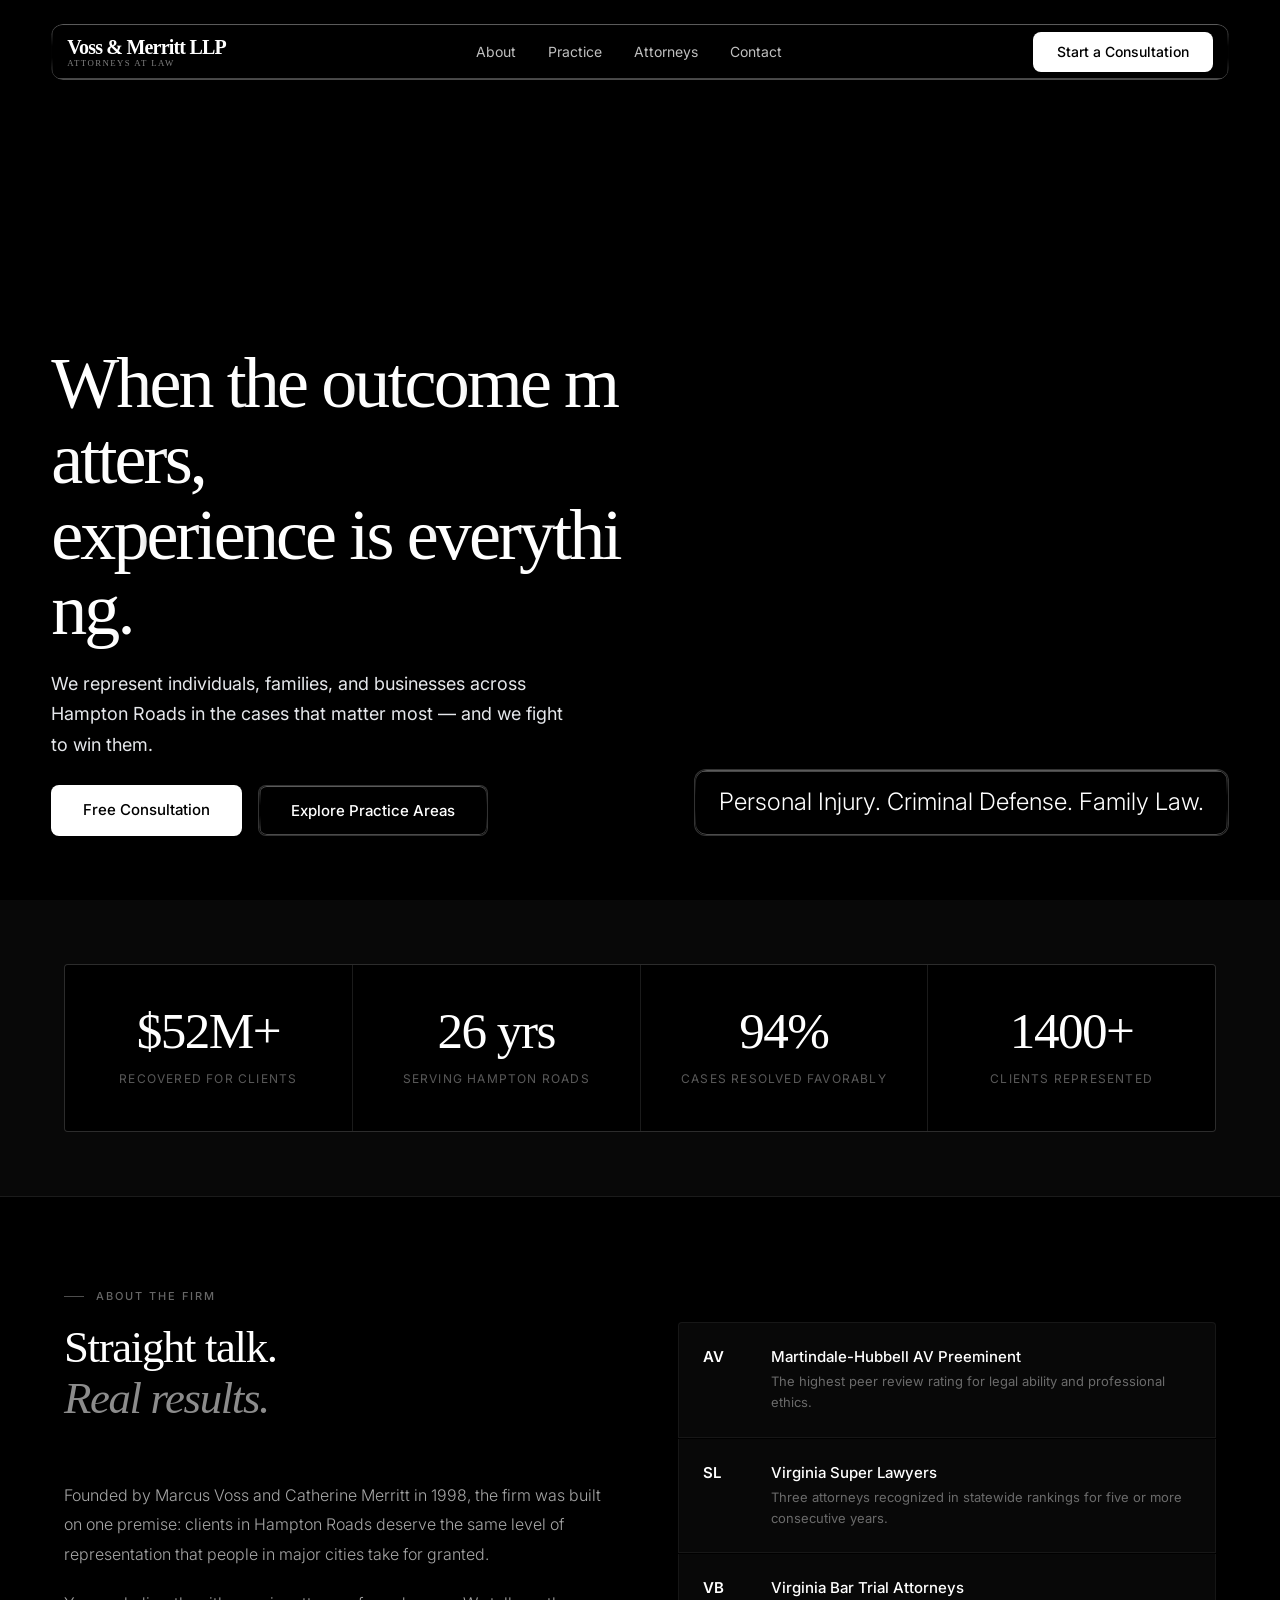
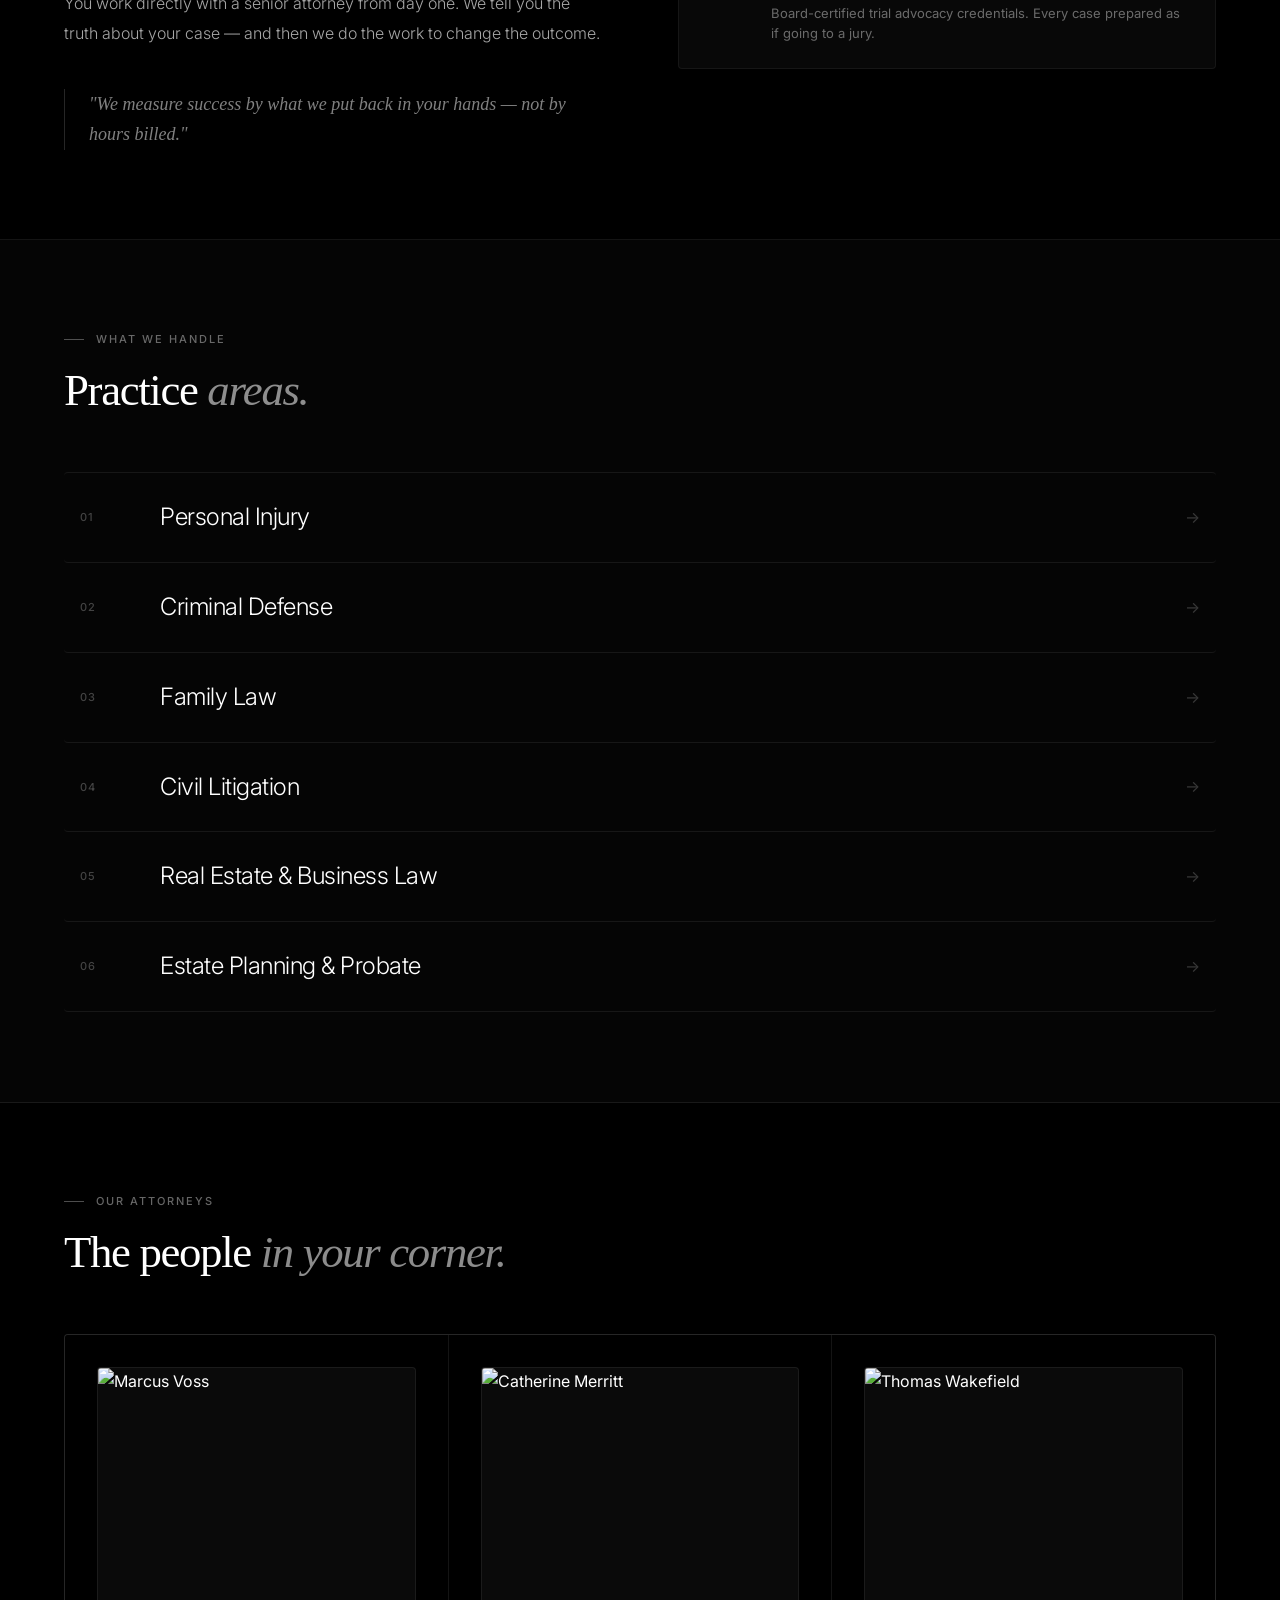
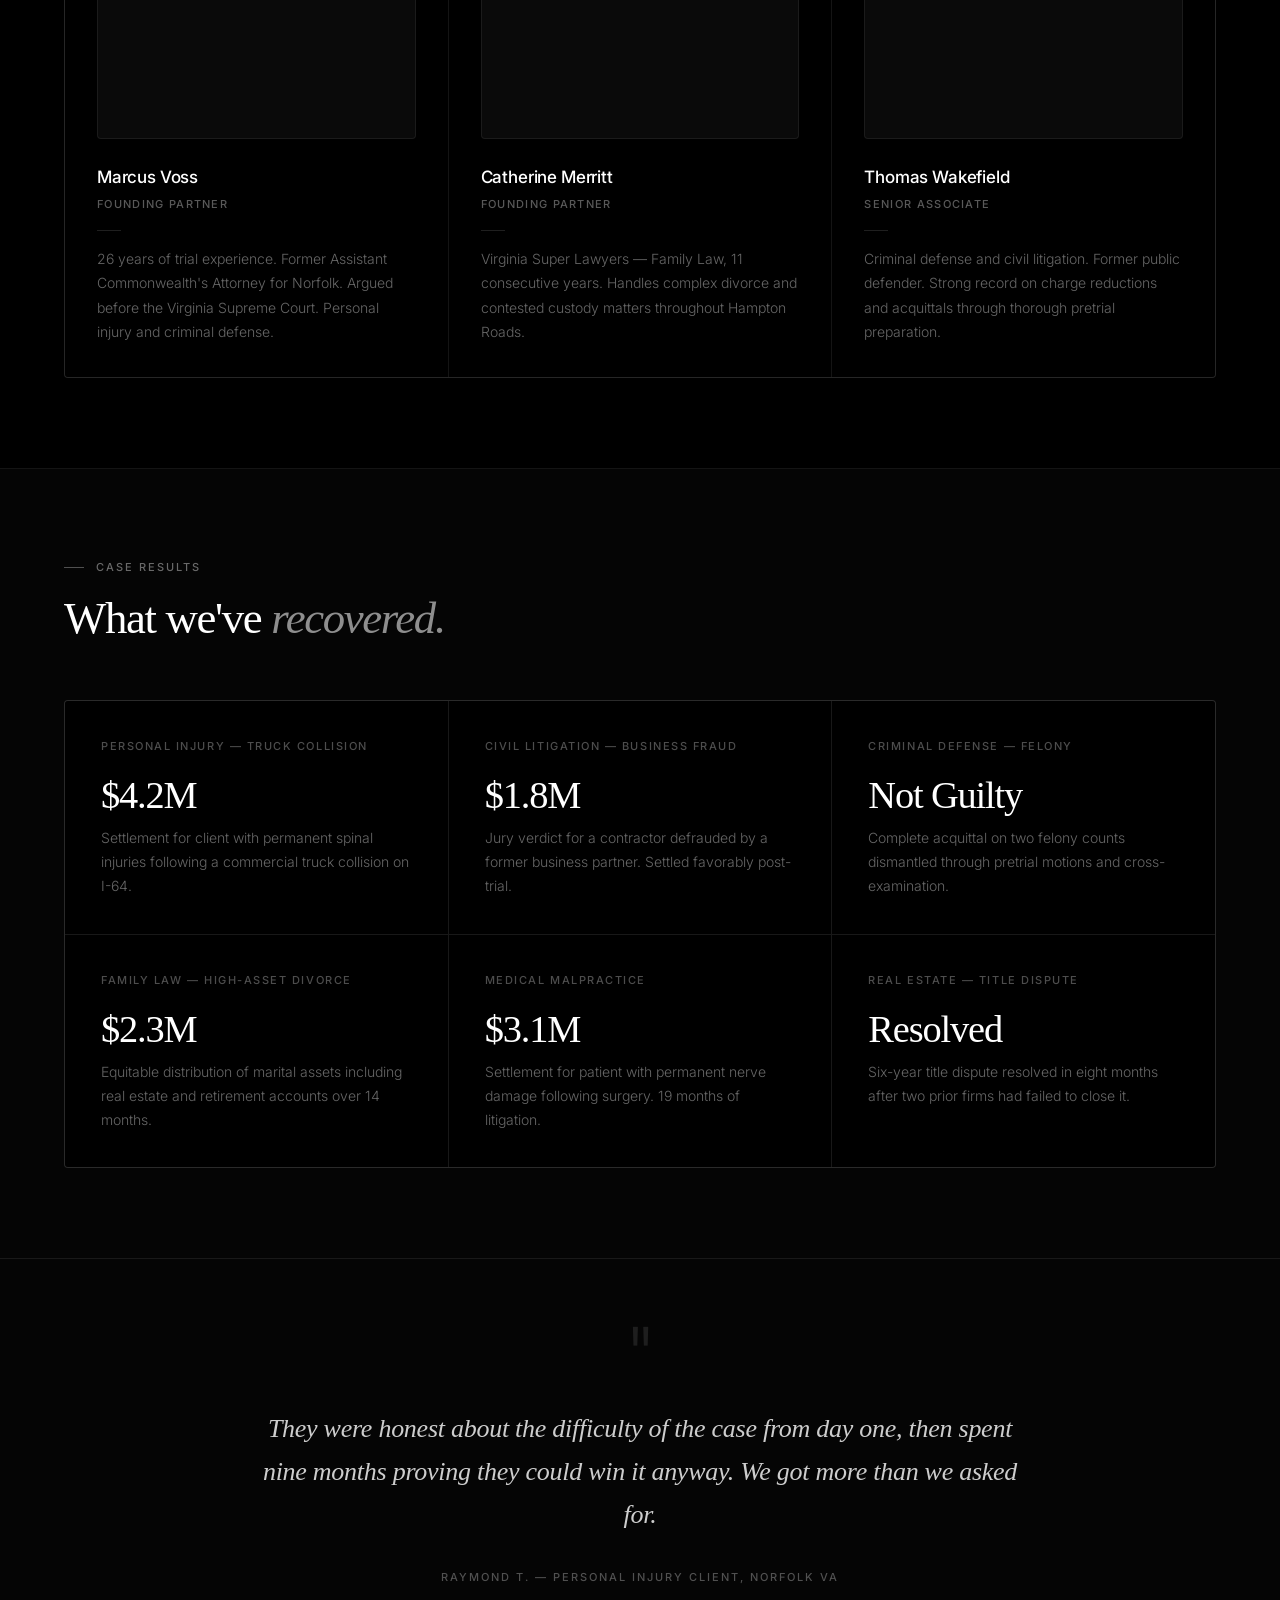
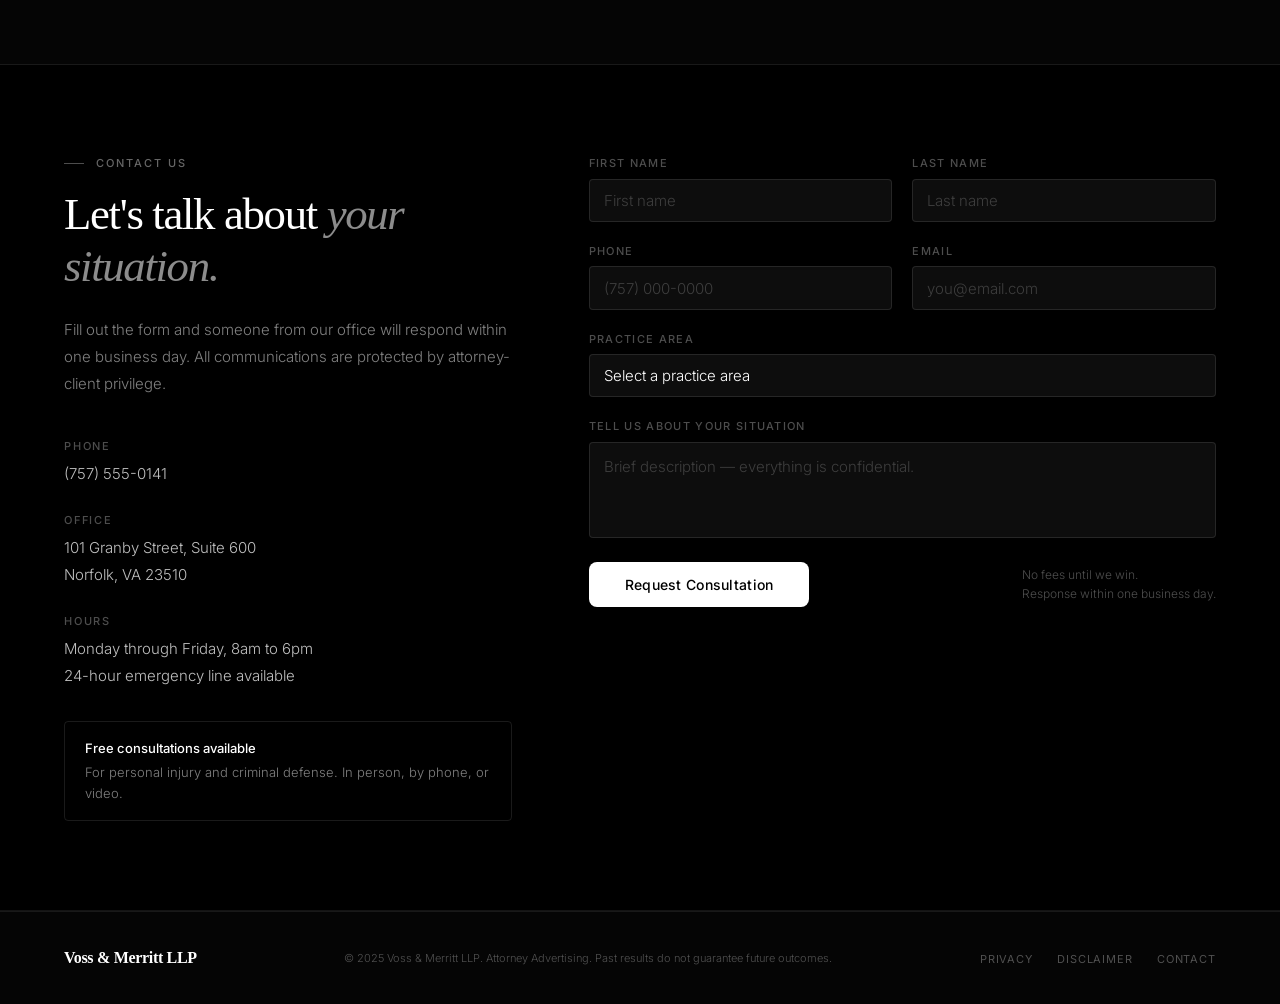
==== index.html @ d1d5dd67 "Initial commit: Voss & Merritt law firm landing page" ====
<!DOCTYPE html>
<html lang="en">
<head>
<meta charset="UTF-8">
<meta name="viewport" content="width=device-width, initial-scale=1.0">
<title>Voss & Merritt LLP | Personal Injury & Trial Attorneys | Norfolk, Virginia</title>
<meta name="description" content="Voss & Merritt LLP is a Hampton Roads law firm representing clients in personal injury, criminal defense, family law, and civil litigation. Free consultations. Norfolk, VA.">
<meta property="og:title" content="Voss & Merritt LLP | Trial Attorneys | Norfolk VA">
<meta property="og:description" content="Hampton Roads attorneys with 26 years of experience. Free consultations available.">
<meta property="og:type" content="website">
<link rel="canonical" href="https://vossmerritt.com/">
<link rel="preconnect" href="https://fonts.googleapis.com">
<link rel="preconnect" href="https://fonts.gstatic.com" crossorigin>
<link href="https://fonts.googleapis.com/css2?family=Inter:wght@300;400;500&display=swap" rel="stylesheet">


<script type="application/ld+json">
{
  "@context": "https://schema.org",
  "@type": "LegalService",
  "name": "Voss & Merritt LLP",
  "description": "Hampton Roads trial attorneys serving Norfolk, Virginia Beach, and Chesapeake since 1998.",
  "url": "https://vossmerritt.com",
  "telephone": "+17575550141",
  "address": {
    "@type": "PostalAddress",
    "streetAddress": "101 Granby Street, Suite 600",
    "addressLocality": "Norfolk",
    "addressRegion": "VA",
    "postalCode": "23510",
    "addressCountry": "US"
  },
  "areaServed": ["Norfolk", "Virginia Beach", "Chesapeake", "Hampton Roads"],
  "priceRange": "Free consultation"
}
</script>

<style>
*, *::before, *::after { margin: 0; padding: 0; box-sizing: border-box; }

html { scroll-behavior: smooth; font-size: 16px; }

body {
  background: #000;
  color: #fff;
  font-family: 'Inter', sans-serif;
  font-weight: 400;
  line-height: 1.7;
  -webkit-font-smoothing: antialiased;
  -moz-osx-font-smoothing: grayscale;
  overflow-x: hidden;
}

a { color: inherit; text-decoration: none; }

/* LIQUID GLASS */
.lg {
  background: rgba(0,0,0,0.4);
  background-blend-mode: luminosity;
  backdrop-filter: blur(4px);
  -webkit-backdrop-filter: blur(4px);
  border: none;
  box-shadow: inset 0 1px 1px rgba(255,255,255,0.1);
  position: relative;
  overflow: hidden;
}
.lg::before {
  content: '';
  position: absolute;
  inset: 0;
  border-radius: inherit;
  padding: 1.4px;
  background: linear-gradient(180deg,
    rgba(255,255,255,0.3) 0%,
    rgba(255,255,255,0.1) 20%,
    rgba(255,255,255,0) 40%,
    rgba(255,255,255,0) 60%,
    rgba(255,255,255,0.1) 80%,
    rgba(255,255,255,0.3) 100%);
  -webkit-mask: linear-gradient(#fff 0 0) content-box, linear-gradient(#fff 0 0);
  -webkit-mask-composite: xor;
  mask-composite: exclude;
  pointer-events: none;
}

/* HERO */
.hero {
  position: relative;
  height: 100svh;
  min-height: 600px;
  display: flex;
  flex-direction: column;
  padding: 0 clamp(1.5rem, 4vw, 4rem);
}

.hero-video {
  position: absolute;
  inset: 0;
  width: 100%; height: 100%;
  object-fit: cover;
  object-position: center;
  z-index: 0;
}

/* NAV */
.nav-wrap {
  position: relative;
  z-index: 10;
  padding-top: 1.5rem;
}

.navbar {
  border-radius: 12px;
  padding: 0.5rem 1rem;
  display: flex;
  align-items: center;
  justify-content: space-between;
}

.nav-logo {
  font-size: 1.25rem;
  font-weight: 600;
  letter-spacing: -0.04em;
  color: #fff;
  line-height: 1;
  font-family: 'Times New Roman', Times, serif;
}
.nav-logo small {
  display: block;
  font-size: 0.55rem;
  font-weight: 400;
  letter-spacing: 0.16em;
  text-transform: uppercase;
  color: rgba(255,255,255,0.5);
  margin-top: 2px;
}

.nav-links {
  display: flex;
  gap: 2rem;
  list-style: none;
}
.nav-links a {
  font-size: 0.875rem;
  font-weight: 400;
  color: rgba(255,255,255,0.75);
  transition: color 0.2s;
}
.nav-links a:hover { color: #d1d5db; }

.nav-cta {
  background: #fff;
  color: #000;
  font-size: 0.875rem;
  font-weight: 500;
  padding: 0.5rem 1.5rem;
  border-radius: 8px;
  transition: background 0.15s;
}
.nav-cta:hover { background: #f3f4f6; }

.hb {
  display: none;
  flex-direction: column;
  gap: 5px;
  background: none;
  border: none;
  cursor: pointer;
  padding: 4px;
}
.hb span { width: 22px; height: 1px; background: #fff; display: block; transition: transform 0.3s, opacity 0.3s; }

/* HERO CONTENT */
.hero::after {
  content: '';
  position: absolute;
  inset: 0;
  background: linear-gradient(
    to bottom,
    rgba(0,0,0,0.15) 0%,
    rgba(0,0,0,0.1) 40%,
    rgba(0,0,0,0.65) 75%,
    rgba(0,0,0,0.82) 100%
  );
  z-index: 1;
  pointer-events: none;
}

.hero-body {
  position: relative;
  z-index: 10;
  flex: 1;
  display: flex;
  flex-direction: column;
  justify-content: flex-end;
  padding-bottom: clamp(3rem, 5vw, 4rem);
}

.hero-grid {
  display: grid;
  grid-template-columns: 1fr 1fr;
  align-items: flex-end;
  gap: 2rem;
}

.hero-h1 {
  font-size: clamp(2.5rem, 6vw, 4.5rem);
  font-weight: 400;
  line-height: 1.05;
  letter-spacing: -0.04em;
  margin-bottom: 1.25rem;
  color: #fff;
  font-family: 'Times New Roman', Times, serif;
  text-shadow: 0 2px 12px rgba(0,0,0,0.5);
}

.hero-h1 .char {
  display: inline-block;
  opacity: 0;
  transform: translateX(-18px);
  transition: opacity 500ms, transform 500ms;
}
.hero-h1 .char.visible {
  opacity: 1;
  transform: translateX(0);
}

.hero-sub {
  font-size: clamp(0.9375rem, 1.5vw, 1.125rem);
  color: #e5e7eb;
  margin-bottom: 1.5rem;
  max-width: 520px;
  opacity: 0;
  transition: opacity 1000ms;
  text-shadow: 0 1px 8px rgba(0,0,0,0.6);
}
.hero-sub.visible { opacity: 1; }

.hero-btns {
  display: flex;
  gap: 1rem;
  flex-wrap: wrap;
  opacity: 0;
  transition: opacity 1000ms;
}
.hero-btns.visible { opacity: 1; }

.hbtn-primary {
  background: #fff;
  color: #000;
  font-size: 0.9375rem;
  font-weight: 500;
  padding: 0.75rem 2rem;
  border-radius: 8px;
  transition: background 0.15s;
  display: inline-block;
}
.hbtn-primary:hover { background: #f3f4f6; }

.hbtn-glass {
  border: 1px solid rgba(255,255,255,0.2);
  color: #fff;
  font-size: 0.9375rem;
  font-weight: 500;
  padding: 0.75rem 2rem;
  border-radius: 8px;
  transition: background 0.15s, color 0.15s;
  display: inline-block;
}
.hbtn-glass:hover { background: #fff; color: #000; }

.hero-tag {
  display: flex;
  align-items: flex-end;
  justify-content: flex-end;
}
.hero-tag-inner {
  border: 1px solid rgba(255,255,255,0.2);
  border-radius: 12px;
  padding: 0.75rem 1.5rem;
  font-size: clamp(1rem, 2vw, 1.5rem);
  font-weight: 300;
  color: #fff;
  opacity: 0;
  transition: opacity 1000ms;
}
.hero-tag-inner.visible { opacity: 1; }

/* SECTIONS */
.section {
  padding: clamp(4rem, 7vw, 7rem) clamp(1.5rem, 5vw, 5rem);
  border-bottom: 1px solid rgba(255,255,255,0.08);
}

.section-label {
  font-size: 0.6875rem;
  font-weight: 500;
  letter-spacing: 0.18em;
  text-transform: uppercase;
  color: rgba(255,255,255,0.4);
  margin-bottom: 1rem;
  display: flex;
  align-items: center;
  gap: 0.75rem;
}
.section-label::before { content: ''; width: 20px; height: 1px; background: rgba(255,255,255,0.3); }

.section-h2 {
  font-size: clamp(1.75rem, 3.5vw, 3rem);
  font-weight: 300;
  line-height: 1.15;
  letter-spacing: -0.03em;
  color: #fff;
  margin-bottom: 3.5rem;
  font-family: 'Times New Roman', Times, serif;
}
.section-h2 em { font-style: italic; color: rgba(255,255,255,0.55); }

/* STATS */
.stats-section {
  background: rgba(255,255,255,0.03);
  border-bottom: 1px solid rgba(255,255,255,0.08);
  padding: clamp(3rem, 5vw, 5rem) clamp(1.5rem, 5vw, 5rem);
}
.stats-grid {
  display: grid;
  grid-template-columns: repeat(4, 1fr);
  gap: 1px;
  background: rgba(255,255,255,0.08);
  border: 1px solid rgba(255,255,255,0.08);
  border-radius: 4px;
  overflow: hidden;
}
.stat-item {
  background: #000;
  padding: 2.5rem 2rem;
  text-align: center;
  transition: background 0.2s;
}
.stat-item:hover { background: rgba(255,255,255,0.04); }
.stat-n {
  font-size: clamp(2rem, 4vw, 3.25rem);
  font-weight: 300;
  letter-spacing: -0.03em;
  color: #fff;
  display: block;
  line-height: 1;
  margin-bottom: 0.5rem;
  font-family: 'Times New Roman', Times, serif;
}
.stat-l {
  font-size: 0.75rem;
  font-weight: 400;
  letter-spacing: 0.1em;
  text-transform: uppercase;
  color: rgba(255,255,255,0.35);
}

/* ABOUT */
.about-grid {
  display: grid;
  grid-template-columns: 1fr 1fr;
  gap: clamp(3rem, 6vw, 8rem);
  align-items: start;
}
.about-body {
  font-size: 1rem;
  font-weight: 300;
  line-height: 1.85;
  color: rgba(255,255,255,0.65);
  margin-bottom: 1.25rem;
}
.about-pull {
  font-size: 1.125rem;
  font-style: italic;
  font-weight: 300;
  color: rgba(255,255,255,0.5);
  border-left: 1px solid rgba(255,255,255,0.15);
  padding-left: 1.5rem;
  margin-top: 2.5rem;
  line-height: 1.7;
  font-family: 'Times New Roman', Times, serif;
}
.cred-list { display: flex; flex-direction: column; gap: 1px; }
.cred-item {
  display: flex;
  gap: 1.25rem;
  align-items: flex-start;
  padding: 1.5rem;
  background: rgba(255,255,255,0.03);
  border: 1px solid rgba(255,255,255,0.06);
  transition: background 0.15s;
}
.cred-item:first-child { border-radius: 4px 4px 0 0; }
.cred-item:last-child  { border-radius: 0 0 4px 4px; }
.cred-item + .cred-item { border-top: none; }
.cred-item:hover { background: rgba(255,255,255,0.06); }
.cred-tag {
  font-size: 0.9375rem;
  font-weight: 600;
  color: #fff;
  min-width: 48px;
  flex-shrink: 0;
  line-height: 1.3;
}
.cred-item h3 {
  font-size: 0.9375rem;
  font-weight: 500;
  color: #fff;
  margin-bottom: 0.25rem;
  line-height: 1.35;
}
.cred-item p {
  font-size: 0.8125rem;
  color: rgba(255,255,255,0.4);
  line-height: 1.6;
}

/* PRACTICE */
.pa-list { display: flex; flex-direction: column; }
.pa-row {
  display: grid;
  grid-template-columns: 3rem 1fr auto;
  align-items: center;
  gap: 2rem;
  padding: 1.5rem 1rem;
  border-bottom: 1px solid rgba(255,255,255,0.07);
  border-radius: 4px;
  cursor: default;
  transition: background 0.15s, padding-left 0.2s cubic-bezier(0.22,1,0.36,1);
}
.pa-row:first-child { border-top: 1px solid rgba(255,255,255,0.07); }
.pa-row:hover { background: rgba(255,255,255,0.04); padding-left: 1.5rem; }
.pa-num {
  font-size: 0.6875rem;
  font-weight: 500;
  letter-spacing: 0.12em;
  color: rgba(255,255,255,0.25);
}
.pa-name {
  font-size: clamp(1.0625rem, 2vw, 1.5rem);
  font-weight: 300;
  letter-spacing: -0.02em;
  color: #fff;
}
.pa-arr {
  color: rgba(255,255,255,0.2);
  font-size: 1rem;
  transition: color 0.15s, transform 0.2s cubic-bezier(0.22,1,0.36,1);
}
.pa-row:hover .pa-arr { color: rgba(255,255,255,0.7); transform: translateX(4px); }

/* TEAM */
.team-grid {
  display: grid;
  grid-template-columns: repeat(3, 1fr);
  gap: 1px;
  background: rgba(255,255,255,0.08);
  border: 1px solid rgba(255,255,255,0.08);
  border-radius: 4px;
  overflow: hidden;
}
.tc {
  background: #000;
  padding: 2rem;
  transition: background 0.15s;
}
.tc:hover { background: rgba(255,255,255,0.04); }
.tc-photo {
  aspect-ratio: 3/3.5;
  background: rgba(255,255,255,0.04);
  border: 1px solid rgba(255,255,255,0.07);
  border-radius: 4px;
  display: flex;
  align-items: center;
  justify-content: center;
  margin-bottom: 1.5rem;
  overflow: hidden;
}
.tc-photo img {
  width: 100%;
  height: 100%;
  object-fit: cover;
  object-position: center 20%;
  display: block;
}
.tc-name {
  font-size: 1.0625rem;
  font-weight: 500;
  color: #fff;
  letter-spacing: -0.01em;
  margin-bottom: 0.2rem;
}
.tc-role {
  font-size: 0.6875rem;
  font-weight: 500;
  letter-spacing: 0.12em;
  text-transform: uppercase;
  color: rgba(255,255,255,0.35);
  margin-bottom: 1rem;
}
.tc-rule {
  width: 24px; height: 1px;
  background: rgba(255,255,255,0.12);
  margin-bottom: 1rem;
  transition: width 0.35s cubic-bezier(0.22,1,0.36,1), background 0.35s;
}
.tc:hover .tc-rule { width: 100%; background: rgba(255,255,255,0.3); }
.tc-bio {
  font-size: 0.875rem;
  font-weight: 300;
  line-height: 1.75;
  color: rgba(255,255,255,0.4);
}

/* RESULTS */
.results-grid {
  display: grid;
  grid-template-columns: repeat(3, 1fr);
  gap: 1px;
  background: rgba(255,255,255,0.08);
  border: 1px solid rgba(255,255,255,0.08);
  border-radius: 4px;
  overflow: hidden;
}
.res-card {
  background: #000;
  padding: 2.25rem;
  transition: background 0.15s;
}
.res-card:hover { background: rgba(255,255,255,0.04); }
.res-tag {
  font-size: 0.6875rem;
  font-weight: 500;
  letter-spacing: 0.14em;
  text-transform: uppercase;
  color: rgba(255,255,255,0.3);
  margin-bottom: 1.25rem;
  display: block;
}
.res-amount {
  font-size: clamp(1.625rem, 3vw, 2.5rem);
  font-weight: 300;
  letter-spacing: -0.03em;
  color: #fff;
  line-height: 1;
  margin-bottom: 0.75rem;
  font-family: 'Times New Roman', Times, serif;
}
.res-desc {
  font-size: 0.875rem;
  font-weight: 300;
  line-height: 1.7;
  color: rgba(255,255,255,0.4);
}

/* TESTIMONIAL */
.testi-section {
  padding: clamp(4rem, 6vw, 6rem) clamp(1.5rem, 5vw, 5rem);
  border-bottom: 1px solid rgba(255,255,255,0.08);
  background: rgba(255,255,255,0.02);
}
.testi-inner { max-width: 760px; margin: 0 auto; text-align: center; }
.testi-mark {
  font-size: 5rem;
  font-weight: 300;
  line-height: 0.5;
  color: rgba(255,255,255,0.1);
  display: block;
  margin-bottom: 2rem;
}
.testi-q {
  font-size: clamp(1.125rem, 2.5vw, 1.625rem);
  font-weight: 300;
  font-style: italic;
  line-height: 1.65;
  color: rgba(255,255,255,0.8);
  margin-bottom: 2rem;
  letter-spacing: -0.01em;
  font-family: 'Times New Roman', Times, serif;
}
.testi-attr {
  font-size: 0.6875rem;
  font-weight: 500;
  letter-spacing: 0.18em;
  text-transform: uppercase;
  color: rgba(255,255,255,0.3);
}

/* CONTACT */
.contact-section {
  padding: clamp(4rem, 7vw, 7rem) clamp(1.5rem, 5vw, 5rem);
  border-bottom: 1px solid rgba(255,255,255,0.08);
}
.contact-grid {
  display: grid;
  grid-template-columns: 1fr 1.4fr;
  gap: clamp(3rem, 6vw, 8rem);
  align-items: start;
}
.contact-p {
  font-size: 0.9375rem;
  font-weight: 300;
  line-height: 1.8;
  color: rgba(255,255,255,0.5);
  margin-bottom: 2.5rem;
}
.deets { display: flex; flex-direction: column; gap: 1.5rem; }
.deet-label {
  font-size: 0.6875rem;
  font-weight: 500;
  letter-spacing: 0.16em;
  text-transform: uppercase;
  color: rgba(255,255,255,0.3);
  display: block;
  margin-bottom: 0.25rem;
}
.deet-val {
  font-size: 0.9375rem;
  font-weight: 300;
  color: rgba(255,255,255,0.75);
  line-height: 1.65;
}
.free-note {
  margin-top: 2rem;
  border: 1px solid rgba(255,255,255,0.1);
  border-radius: 4px;
  padding: 1rem 1.25rem;
  font-size: 0.8125rem;
  font-weight: 300;
  color: rgba(255,255,255,0.5);
  line-height: 1.6;
}
.free-note strong { color: #fff; font-weight: 500; display: block; margin-bottom: 0.2rem; }

.form { display: flex; flex-direction: column; gap: 1.25rem; }
.frow { display: grid; grid-template-columns: 1fr 1fr; gap: 1.25rem; }
.ff { display: flex; flex-direction: column; gap: 0.35rem; }
.ff label {
  font-size: 0.6875rem;
  font-weight: 500;
  letter-spacing: 0.12em;
  text-transform: uppercase;
  color: rgba(255,255,255,0.3);
}
.ff input, .ff select, .ff textarea {
  background: rgba(255,255,255,0.05);
  border: 1px solid rgba(255,255,255,0.1);
  border-radius: 4px;
  font-family: 'Inter', sans-serif;
  font-size: 0.9375rem;
  font-weight: 300;
  color: #fff;
  padding: 0.7rem 0.875rem;
  outline: none;
  width: 100%;
  -webkit-appearance: none;
  transition: border-color 0.15s, background 0.15s;
}
.ff input:focus, .ff select:focus, .ff textarea:focus {
  border-color: rgba(255,255,255,0.3);
  background: rgba(255,255,255,0.07);
}
.ff input::placeholder, .ff textarea::placeholder { color: rgba(255,255,255,0.2); }
.ff select option { background: #111; color: #fff; }
.ff textarea { resize: none; min-height: 96px; line-height: 1.7; }

.form-foot {
  display: flex;
  align-items: center;
  justify-content: space-between;
  flex-wrap: wrap;
  gap: 1rem;
  padding-top: 0.25rem;
}
.fsub {
  font-family: 'Inter', sans-serif;
  font-size: 0.875rem;
  font-weight: 500;
  color: #000;
  background: #fff;
  border: none;
  border-radius: 8px;
  padding: 0.875rem 2.25rem;
  cursor: pointer;
  display: inline-flex;
  align-items: center;
  gap: 0.5rem;
  transition: background 0.15s, transform 0.15s;
  letter-spacing: 0.02em;
}
.fsub:hover { background: #f3f4f6; transform: translateY(-2px); }
.fsub.loading { opacity: 0.65; pointer-events: none; }
.sp {
  display: none;
  width: 14px; height: 14px;
  border: 2px solid rgba(0,0,0,0.2);
  border-top-color: #000;
  border-radius: 50%;
  animation: spin 0.6s linear infinite;
}
.fsub.loading .sp { display: block; }
@keyframes spin { to { transform: rotate(360deg); } }
.fnote {
  font-size: 0.75rem;
  font-weight: 300;
  color: rgba(255,255,255,0.3);
  line-height: 1.6;
}

/* FOOTER */
footer {
  padding: 2rem clamp(1.5rem, 5vw, 5rem);
  background: rgba(255,255,255,0.02);
  border-top: 1px solid rgba(255,255,255,0.08);
  display: flex;
  justify-content: space-between;
  align-items: center;
  flex-wrap: wrap;
  gap: 1rem;
}
.foot-logo {
  font-size: 1rem;
  font-weight: 600;
  color: #fff;
  letter-spacing: -0.02em;
  font-family: 'Times New Roman', Times, serif;
}
.foot-copy {
  font-size: 0.6875rem;
  font-weight: 300;
  color: rgba(255,255,255,0.3);
  text-align: center;
}
.foot-links { list-style: none; display: flex; gap: 1.5rem; }
.foot-links a {
  font-size: 0.6875rem;
  font-weight: 400;
  color: rgba(255,255,255,0.3);
  letter-spacing: 0.08em;
  text-transform: uppercase;
  transition: color 0.15s;
}
.foot-links a:hover { color: rgba(255,255,255,0.8); }

/* MOB OVERLAY */
.mob {
  display: none;
  position: fixed;
  inset: 0;
  background: #000;
  z-index: 999;
  flex-direction: column;
  align-items: center;
  justify-content: center;
  gap: 2rem;
}
.mob.open { display: flex; }
.mob a {
  font-size: 2rem;
  font-weight: 300;
  color: rgba(255,255,255,0.85);
  letter-spacing: -0.02em;
  transition: color 0.15s;
}
.mob a:hover { color: #fff; }
.mob .mob-cta {
  background: #fff;
  color: #000;
  font-size: 0.875rem;
  font-weight: 500;
  padding: 0.875rem 2.25rem;
  border-radius: 8px;
  margin-top: 0.5rem;
}

/* REVEAL */
.rv {
  opacity: 0;
  transform: translateY(20px);
  transition: opacity 0.6s cubic-bezier(0.22,1,0.36,1), transform 0.6s cubic-bezier(0.22,1,0.36,1);
}
.rv.in { opacity: 1; transform: none; }
.d1 { transition-delay: 0.08s; }
.d2 { transition-delay: 0.16s; }
.d3 { transition-delay: 0.24s; }

/* RESPONSIVE */
@media (max-width: 900px) {
  .nav-links, .nav-cta { display: none; }
  .hb { display: flex; }
  .hero-grid { grid-template-columns: 1fr; }
  .hero-tag { display: none; }
  .stats-grid { grid-template-columns: repeat(2, 1fr); }
  .about-grid { grid-template-columns: 1fr; }
  .team-grid { grid-template-columns: 1fr; }
  .results-grid { grid-template-columns: 1fr; }
  .contact-grid { grid-template-columns: 1fr; }
  .frow { grid-template-columns: 1fr; }
  footer { flex-direction: column; text-align: center; }
  .foot-links { justify-content: center; }
  .pa-row { grid-template-columns: 2.5rem 1fr auto; gap: 1rem; }
  .tc-photo { aspect-ratio: 3/3.5; }
}

@media (max-width: 640px) {
  .hero { min-height: 100svh; padding: 0 1.25rem; }
  .nav-wrap { padding-top: 1rem; }
  .hero-body { padding-bottom: 2.5rem; }
  .hero-h1 { font-size: clamp(2rem, 8vw, 2.5rem); margin-bottom: 1rem; }
  .hero-sub { font-size: 0.9375rem; margin-bottom: 1.25rem; }
  .hero-btns { flex-direction: column; gap: 0.75rem; }
  .hbtn-primary, .hbtn-glass { width: 100%; text-align: center; padding: 0.875rem 1.5rem; }

  .section { padding: 3rem 1.25rem; }
  .section-h2 { margin-bottom: 2rem; }
  .stats-section { padding: 2.5rem 1.25rem; }
  .testi-section { padding: 3rem 1.25rem; }
  .contact-section { padding: 3rem 1.25rem; }

  .stat-item { padding: 1.75rem 1rem; }
  .stat-n { font-size: 1.875rem; }
  .stat-l { font-size: 0.6875rem; }

  .about-grid { gap: 2rem; }
  .about-pull { font-size: 1rem; margin-top: 1.75rem; }

  .pa-row { padding: 1.25rem 0.75rem; gap: 0.75rem; }
  .pa-row:hover { padding-left: 1rem; }
  .pa-name { font-size: 1rem; }

  .tc { padding: 1.5rem; }
  .tc-photo { aspect-ratio: 3/3.5; }

  .res-card { padding: 1.5rem; }
  .res-amount { font-size: 1.75rem; }

  .testi-mark { font-size: 3.5rem; margin-bottom: 1.25rem; }
  .testi-q { font-size: 1.0625rem; }

  .contact-p { margin-bottom: 1.75rem; }
  .deets { gap: 1.25rem; }
  .free-note { margin-top: 1.5rem; }

  .form-foot { flex-direction: column; align-items: stretch; }
  .fsub { width: 100%; justify-content: center; }
  .fnote { text-align: center; }

  footer { padding: 1.5rem 1.25rem; gap: 0.75rem; }
  .foot-copy { font-size: 0.625rem; }
}

@media (max-width: 380px) {
  .hero-h1 { font-size: 1.875rem; }
  .stats-grid { grid-template-columns: 1fr; }
  .stat-item { padding: 1.5rem 1rem; }
  .nav-logo { font-size: 1.05rem; }
}
</style>
</head>
<body>

<div class="mob" id="mobNav">
  <a href="#about">About</a>
  <a href="#practice">Practice</a>
  <a href="#team">Attorneys</a>
  <a href="#contact" class="mob-cta">Free Consultation</a>
</div>

<!-- HERO -->
<section class="hero">
  <video class="hero-video" autoplay loop muted playsinline>
    <source src="hero.mp4" type="video/mp4">
  </video>

  <div class="nav-wrap">
    <div class="navbar lg" style="border-radius:12px;">
      <a href="#" class="nav-logo">
        Voss &amp; Merritt LLP
        <small>Attorneys at Law</small>
      </a>
      <ul class="nav-links">
        <li><a href="#about">About</a></li>
        <li><a href="#practice">Practice</a></li>
        <li><a href="#team">Attorneys</a></li>
        <li><a href="#contact">Contact</a></li>
      </ul>
      <a href="#contact" class="nav-cta">Start a Consultation</a>
      <button class="hb" id="hbBtn" aria-label="Menu">
        <span id="s1"></span><span id="s2"></span><span id="s3"></span>
      </button>
    </div>
  </div>

  <div class="hero-body">
    <div class="hero-grid">
      <div>
        <h1 class="hero-h1" id="heroHeading" aria-label="When the outcome matters, experience is everything."></h1>
        <p class="hero-sub" id="heroSub">We represent individuals, families, and businesses across Hampton Roads in the cases that matter most — and we fight to win them.</p>
        <div class="hero-btns" id="heroBtns">
          <a href="#contact" class="hbtn-primary">Free Consultation</a>
          <a href="#practice" class="hbtn-glass lg" style="border-radius:8px;">Explore Practice Areas</a>
        </div>
      </div>
      <div class="hero-tag">
        <div class="hero-tag-inner lg" id="heroTag">Personal Injury. Criminal Defense. Family Law.</div>
      </div>
    </div>
  </div>
</section>

<!-- STATS -->
<div class="stats-section">
  <div class="stats-grid">
    <div class="stat-item rv">
      <span class="stat-n" data-v="52" data-p="$" data-s="M+">$52M+</span>
      <span class="stat-l">Recovered for clients</span>
    </div>
    <div class="stat-item rv d1">
      <span class="stat-n" data-v="26" data-s=" yrs">26 yrs</span>
      <span class="stat-l">Serving Hampton Roads</span>
    </div>
    <div class="stat-item rv d2">
      <span class="stat-n" data-v="94" data-s="%">94%</span>
      <span class="stat-l">Cases resolved favorably</span>
    </div>
    <div class="stat-item rv d3">
      <span class="stat-n" data-v="1400" data-s="+">1400+</span>
      <span class="stat-l">Clients represented</span>
    </div>
  </div>
</div>

<!-- ABOUT -->
<section class="section" id="about">
  <p class="section-label rv">About the Firm</p>
  <div class="about-grid">
    <div>
      <h2 class="section-h2 rv">Straight talk.<br><em>Real results.</em></h2>
      <p class="about-body rv d1">Founded by Marcus Voss and Catherine Merritt in 1998, the firm was built on one premise: clients in Hampton Roads deserve the same level of representation that people in major cities take for granted.</p>
      <p class="about-body rv d1">You work directly with a senior attorney from day one. We tell you the truth about your case — and then we do the work to change the outcome.</p>
      <blockquote class="about-pull rv d2">"We measure success by what we put back in your hands — not by hours billed."</blockquote>
    </div>
    <div class="cred-list rv d1">
      <div class="cred-item">
        <span class="cred-tag">AV</span>
        <div>
          <h3>Martindale-Hubbell AV Preeminent</h3>
          <p>The highest peer review rating for legal ability and professional ethics.</p>
        </div>
      </div>
      <div class="cred-item">
        <span class="cred-tag">SL</span>
        <div>
          <h3>Virginia Super Lawyers</h3>
          <p>Three attorneys recognized in statewide rankings for five or more consecutive years.</p>
        </div>
      </div>
      <div class="cred-item">
        <span class="cred-tag">VB</span>
        <div>
          <h3>Virginia Bar Trial Attorneys</h3>
          <p>Board-certified trial advocacy credentials. Every case prepared as if going to a jury.</p>
        </div>
      </div>
    </div>
  </div>
</section>

<!-- PRACTICE -->
<section class="section" id="practice" style="background:rgba(255,255,255,0.02);">
  <p class="section-label rv">What We Handle</p>
  <h2 class="section-h2 rv d1">Practice <em>areas.</em></h2>
  <div class="pa-list">
    <div class="pa-row rv"><span class="pa-num">01</span><span class="pa-name">Personal Injury</span><span class="pa-arr">→</span></div>
    <div class="pa-row rv"><span class="pa-num">02</span><span class="pa-name">Criminal Defense</span><span class="pa-arr">→</span></div>
    <div class="pa-row rv"><span class="pa-num">03</span><span class="pa-name">Family Law</span><span class="pa-arr">→</span></div>
    <div class="pa-row rv"><span class="pa-num">04</span><span class="pa-name">Civil Litigation</span><span class="pa-arr">→</span></div>
    <div class="pa-row rv"><span class="pa-num">05</span><span class="pa-name">Real Estate &amp; Business Law</span><span class="pa-arr">→</span></div>
    <div class="pa-row rv"><span class="pa-num">06</span><span class="pa-name">Estate Planning &amp; Probate</span><span class="pa-arr">→</span></div>
  </div>
</section>

<!-- TEAM -->
<section class="section" id="team">
  <p class="section-label rv">Our Attorneys</p>
  <h2 class="section-h2 rv d1">The people <em>in your corner.</em></h2>
  <div class="team-grid">
    <div class="tc rv">
      <div class="tc-photo"><img src="https://images.unsplash.com/photo-1560250097-0b93528c311a?q=80&w=687&auto=format&fit=crop&ixlib=rb-4.1.0&ixid=M3wxMjA3fDB8MHxwaG90by1wYWdlfHx8fGVufDB8fHx8fA%3D%3D" alt="Marcus Voss"></div>
      <p class="tc-name">Marcus Voss</p>
      <p class="tc-role">Founding Partner</p>
      <div class="tc-rule"></div>
      <p class="tc-bio">26 years of trial experience. Former Assistant Commonwealth's Attorney for Norfolk. Argued before the Virginia Supreme Court. Personal injury and criminal defense.</p>
    </div>
    <div class="tc rv d1">
      <div class="tc-photo"><img src="https://images.unsplash.com/photo-1733348137479-2e726d326d9b?q=80&w=687&auto=format&fit=crop&ixlib=rb-4.1.0&ixid=M3wxMjA3fDB8MHxwaG90by1wYWdlfHx8fGVufDB8fHx8fA%3D%3D" alt="Catherine Merritt"></div>
      <p class="tc-name">Catherine Merritt</p>
      <p class="tc-role">Founding Partner</p>
      <div class="tc-rule"></div>
      <p class="tc-bio">Virginia Super Lawyers — Family Law, 11 consecutive years. Handles complex divorce and contested custody matters throughout Hampton Roads.</p>
    </div>
    <div class="tc rv d2">
      <div class="tc-photo"><img src="https://images.unsplash.com/photo-1742981365879-7ad5b7e7e4ce?q=80&w=687&auto=format&fit=crop&ixlib=rb-4.1.0&ixid=M3wxMjA3fDB8MHxwaG90by1wYWdlfHx8fGVufDB8fHx8fA%3D%3D" alt="Thomas Wakefield"></div>
      <p class="tc-name">Thomas Wakefield</p>
      <p class="tc-role">Senior Associate</p>
      <div class="tc-rule"></div>
      <p class="tc-bio">Criminal defense and civil litigation. Former public defender. Strong record on charge reductions and acquittals through thorough pretrial preparation.</p>
    </div>
  </div>
</section>

<!-- RESULTS -->
<section class="section" id="results" style="background:rgba(255,255,255,0.02);">
  <p class="section-label rv">Case Results</p>
  <h2 class="section-h2 rv d1">What we've <em>recovered.</em></h2>
  <div class="results-grid">
    <div class="res-card rv">
      <span class="res-tag">Personal Injury — Truck Collision</span>
      <p class="res-amount">$4.2M</p>
      <p class="res-desc">Settlement for client with permanent spinal injuries following a commercial truck collision on I-64.</p>
    </div>
    <div class="res-card rv d1">
      <span class="res-tag">Civil Litigation — Business Fraud</span>
      <p class="res-amount">$1.8M</p>
      <p class="res-desc">Jury verdict for a contractor defrauded by a former business partner. Settled favorably post-trial.</p>
    </div>
    <div class="res-card rv d2">
      <span class="res-tag">Criminal Defense — Felony</span>
      <p class="res-amount">Not Guilty</p>
      <p class="res-desc">Complete acquittal on two felony counts dismantled through pretrial motions and cross-examination.</p>
    </div>
    <div class="res-card rv">
      <span class="res-tag">Family Law — High-Asset Divorce</span>
      <p class="res-amount">$2.3M</p>
      <p class="res-desc">Equitable distribution of marital assets including real estate and retirement accounts over 14 months.</p>
    </div>
    <div class="res-card rv d1">
      <span class="res-tag">Medical Malpractice</span>
      <p class="res-amount">$3.1M</p>
      <p class="res-desc">Settlement for patient with permanent nerve damage following surgery. 19 months of litigation.</p>
    </div>
    <div class="res-card rv d2">
      <span class="res-tag">Real Estate — Title Dispute</span>
      <p class="res-amount">Resolved</p>
      <p class="res-desc">Six-year title dispute resolved in eight months after two prior firms had failed to close it.</p>
    </div>
  </div>
</section>

<!-- TESTIMONIAL -->
<div class="testi-section">
  <div class="testi-inner">
    <span class="testi-mark rv">"</span>
    <p class="testi-q rv d1">They were honest about the difficulty of the case from day one, then spent nine months proving they could win it anyway. We got more than we asked for.</p>
    <p class="testi-attr rv d2">Raymond T. — Personal Injury Client, Norfolk VA</p>
  </div>
</div>

<!-- CONTACT -->
<section class="contact-section" id="contact">
  <div class="contact-grid">
    <div class="rv">
      <p class="section-label" style="margin-bottom:1rem;">Contact Us</p>
      <h2 class="section-h2" style="margin-bottom:1.5rem;">Let's talk about <em>your situation.</em></h2>
      <p class="contact-p">Fill out the form and someone from our office will respond within one business day. All communications are protected by attorney-client privilege.</p>
      <div class="deets">
        <div>
          <span class="deet-label">Phone</span>
          <span class="deet-val">(757) 555-0141</span>
        </div>
        <div>
          <span class="deet-label">Office</span>
          <span class="deet-val">101 Granby Street, Suite 600<br>Norfolk, VA 23510</span>
        </div>
        <div>
          <span class="deet-label">Hours</span>
          <span class="deet-val">Monday through Friday, 8am to 6pm<br>24-hour emergency line available</span>
        </div>
      </div>
      <div class="free-note">
        <strong>Free consultations available</strong>
        For personal injury and criminal defense. In person, by phone, or video.
      </div>
    </div>
    <form class="form rv d1" id="cForm" novalidate>
      <div class="frow">
        <div class="ff">
          <label for="fn">First Name</label>
          <input type="text" id="fn" placeholder="First name" autocomplete="given-name">
        </div>
        <div class="ff">
          <label for="ln">Last Name</label>
          <input type="text" id="ln" placeholder="Last name" autocomplete="family-name">
        </div>
      </div>
      <div class="frow">
        <div class="ff">
          <label for="ph">Phone</label>
          <input type="tel" id="ph" placeholder="(757) 000-0000" autocomplete="tel">
        </div>
        <div class="ff">
          <label for="em">Email</label>
          <input type="email" id="em" placeholder="you@email.com" autocomplete="email">
        </div>
      </div>
      <div class="ff">
        <label for="ar">Practice Area</label>
        <select id="ar">
          <option value="">Select a practice area</option>
          <option>Personal Injury</option>
          <option>Criminal Defense</option>
          <option>Family Law</option>
          <option>Civil Litigation</option>
          <option>Real Estate or Business</option>
          <option>Estate Planning</option>
          <option>Not sure</option>
        </select>
      </div>
      <div class="ff">
        <label for="mg">Tell us about your situation</label>
        <textarea id="mg" placeholder="Brief description — everything is confidential."></textarea>
      </div>
      <div class="form-foot">
        <button type="submit" class="fsub" id="subBtn">
          <span class="sp"></span>
          <span class="lbl">Request Consultation</span>
        </button>
        <p class="fnote">No fees until we win.<br>Response within one business day.</p>
      </div>
    </form>
  </div>
</section>

<footer>
  <span class="foot-logo">Voss &amp; Merritt LLP</span>
  <p class="foot-copy">© 2025 Voss &amp; Merritt LLP. Attorney Advertising. Past results do not guarantee future outcomes.</p>
  <ul class="foot-links">
    <li><a href="#">Privacy</a></li>
    <li><a href="#">Disclaimer</a></li>
    <li><a href="#contact">Contact</a></li>
  </ul>
</footer>

<script>
const hbBtn = document.getElementById('hbBtn');
const mobNav = document.getElementById('mobNav');
const s1 = document.getElementById('s1');
const s2 = document.getElementById('s2');
const s3 = document.getElementById('s3');
let menuOpen = false;
hbBtn.addEventListener('click', () => {
  menuOpen = !menuOpen;
  mobNav.classList.toggle('open', menuOpen);
  s1.style.transform = menuOpen ? 'translateY(6px) rotate(45deg)' : '';
  s2.style.opacity   = menuOpen ? '0' : '1';
  s3.style.transform = menuOpen ? 'translateY(-6px) rotate(-45deg)' : '';
});
mobNav.querySelectorAll('a').forEach(a => a.addEventListener('click', () => {
  menuOpen = false;
  mobNav.classList.remove('open');
  s1.style.transform = ''; s2.style.opacity = '1'; s3.style.transform = '';
}));

function buildHeading() {
  const el = document.getElementById('heroHeading');
  const lines = ['When the outcome matters,', 'experience is everything.'];
  const charDelay = 30;
  const initDelay = 200;
  let html = '';
  lines.forEach((line, li) => {
    [...line].forEach((ch, ci) => {
      const delay = initDelay + (li * line.length * charDelay) + (ci * charDelay);
      const char = ch === ' ' ? '\u00A0' : ch;
      html += `<span class="char" style="transition-delay:${delay}ms">${char}</span>`;
    });
    if (li < lines.length - 1) html += '<br>';
  });
  el.innerHTML = html;
  setTimeout(() => {
    el.querySelectorAll('.char').forEach(c => c.classList.add('visible'));
  }, 50);
}

function showEl(id, delay) {
  setTimeout(() => document.getElementById(id)?.classList.add('visible'), delay);
}

buildHeading();
showEl('heroSub', 800);
showEl('heroBtns', 1200);
showEl('heroTag', 1400);

const rvEls = document.querySelectorAll('.rv');
const io = new IntersectionObserver(entries => {
  entries.forEach(e => {
    if (!e.isIntersecting) return;
    e.target.classList.add('in');
    io.unobserve(e.target);
  });
}, { threshold: 0.08 });
rvEls.forEach(el => io.observe(el));

function countUp(el) {
  const end = parseInt(el.dataset.v);
  const pre = el.dataset.p || '';
  const suf = el.dataset.s || '';
  const dur = 1600;
  const t0  = performance.now();
  const tick = now => {
    const p = Math.min((now - t0) / dur, 1);
    const v = Math.round((1 - Math.pow(1 - p, 3)) * end);
    el.textContent = pre + v + suf;
    if (p < 1) requestAnimationFrame(tick);
  };
  requestAnimationFrame(tick);
}
const cio = new IntersectionObserver(entries => {
  entries.forEach(e => {
    if (!e.isIntersecting) return;
    countUp(e.target);
    cio.unobserve(e.target);
  });
}, { threshold: 0.5 });
document.querySelectorAll('.stat-n[data-v]').forEach(el => cio.observe(el));

const form = document.getElementById('cForm');
const subBtn = document.getElementById('subBtn');
form.addEventListener('submit', e => {
  e.preventDefault();
  subBtn.classList.add('loading');
  setTimeout(() => {
    subBtn.classList.remove('loading');
    subBtn.querySelector('.lbl').textContent = 'Message Received';
    subBtn.style.background = '#d1fae5';
    subBtn.disabled = true;
  }, 1800);
});
</script>
</body>
</html>
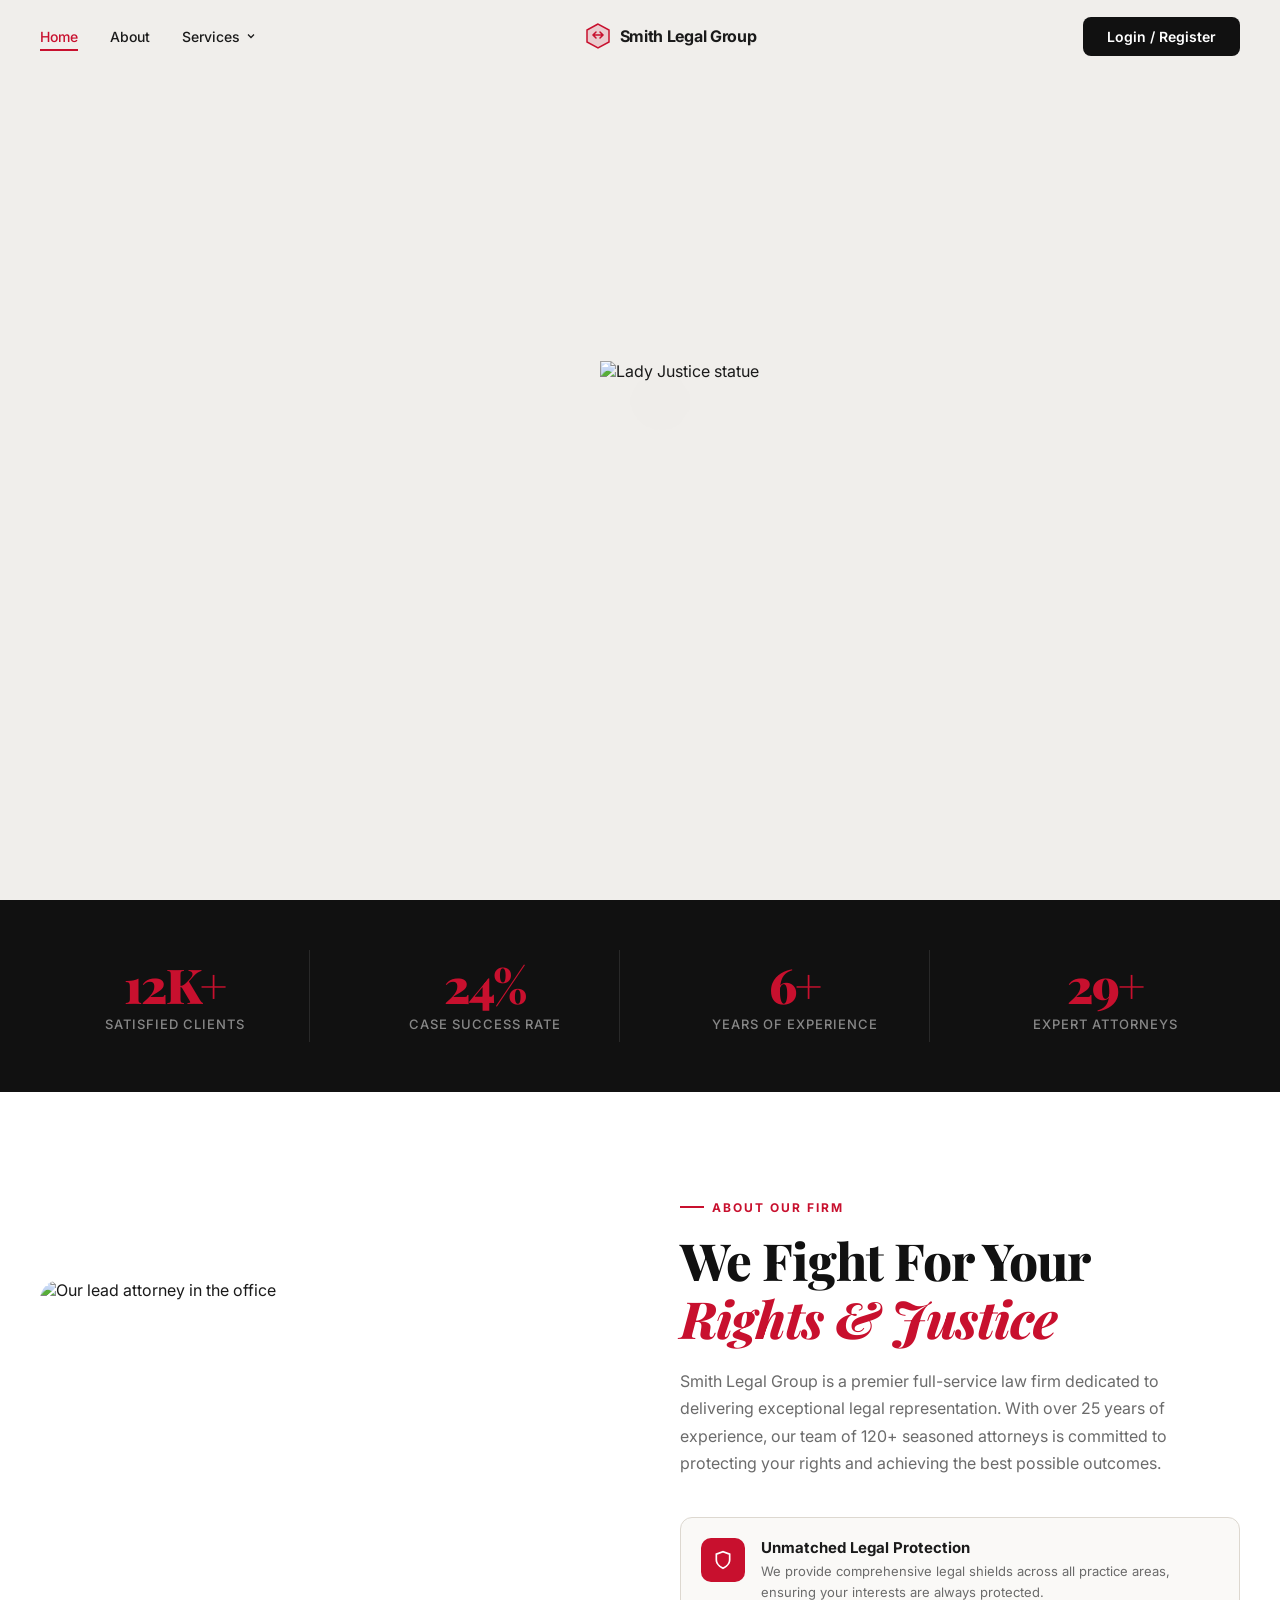
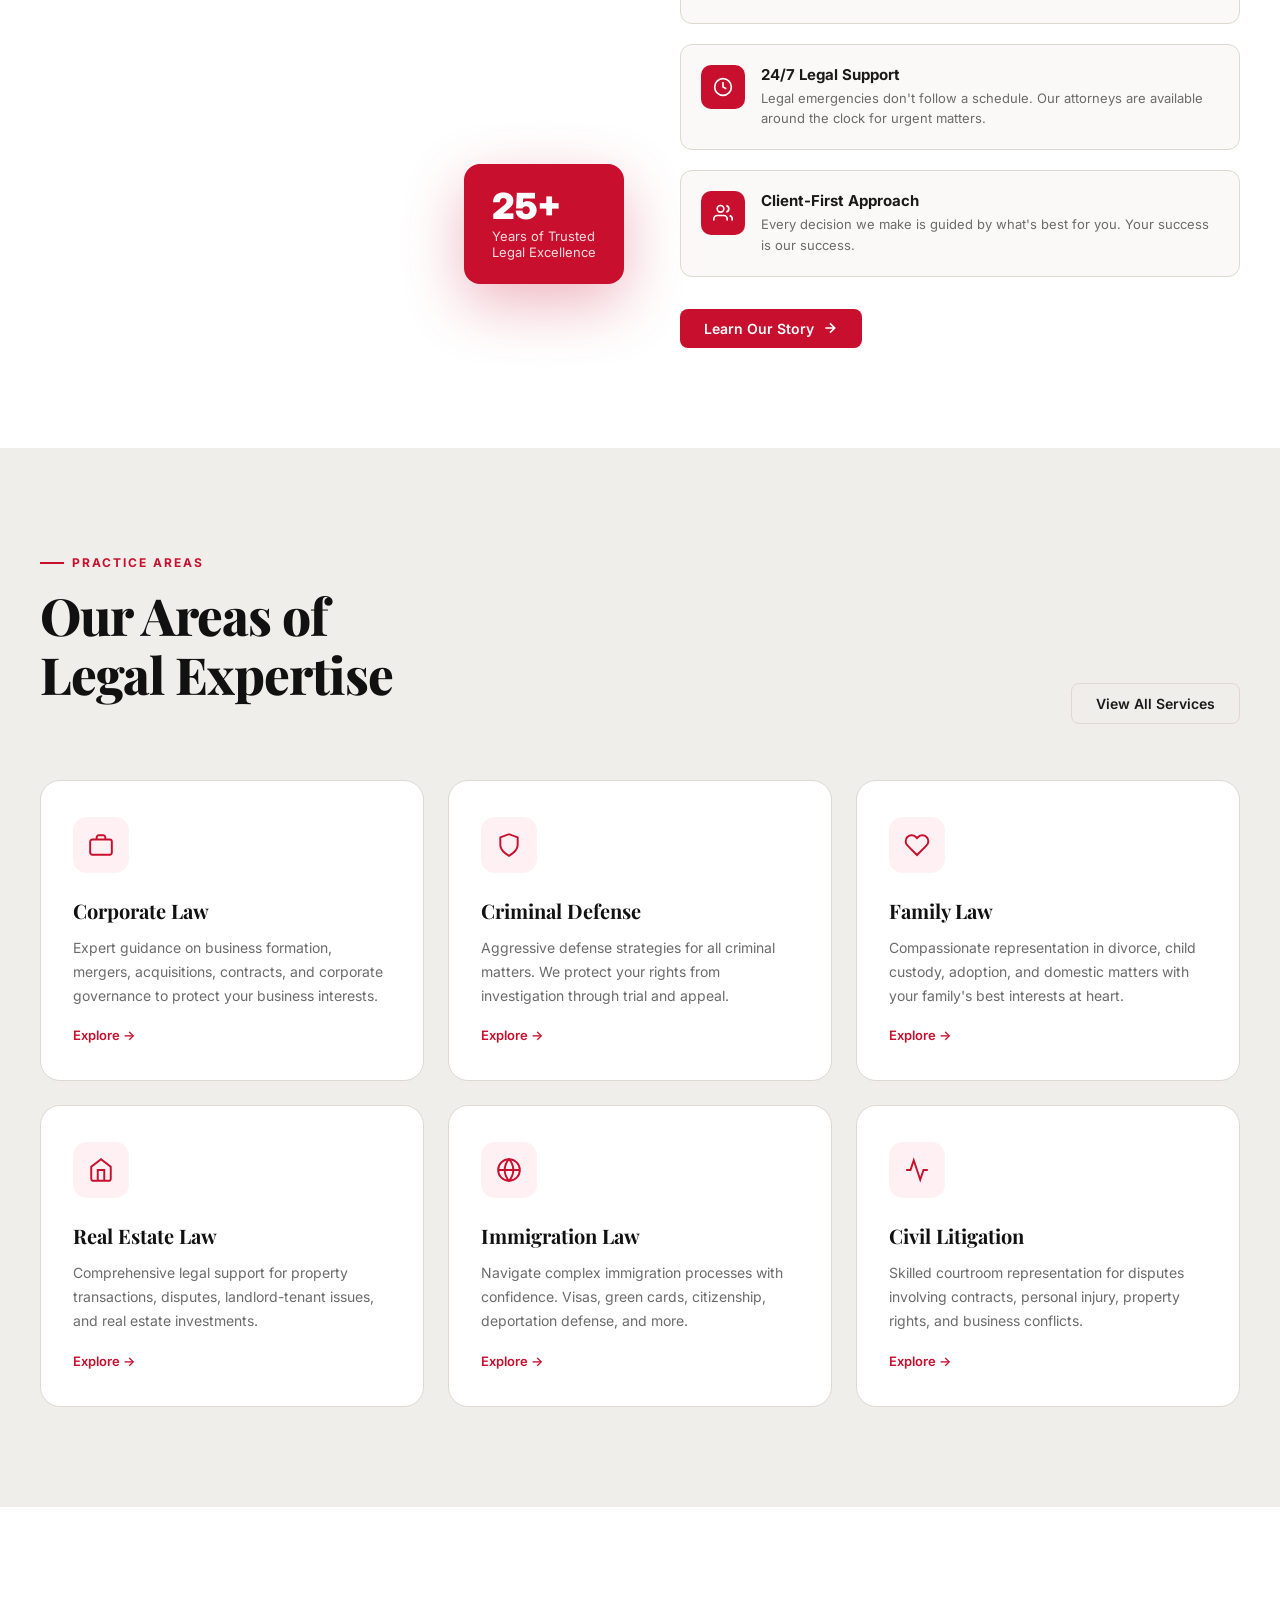
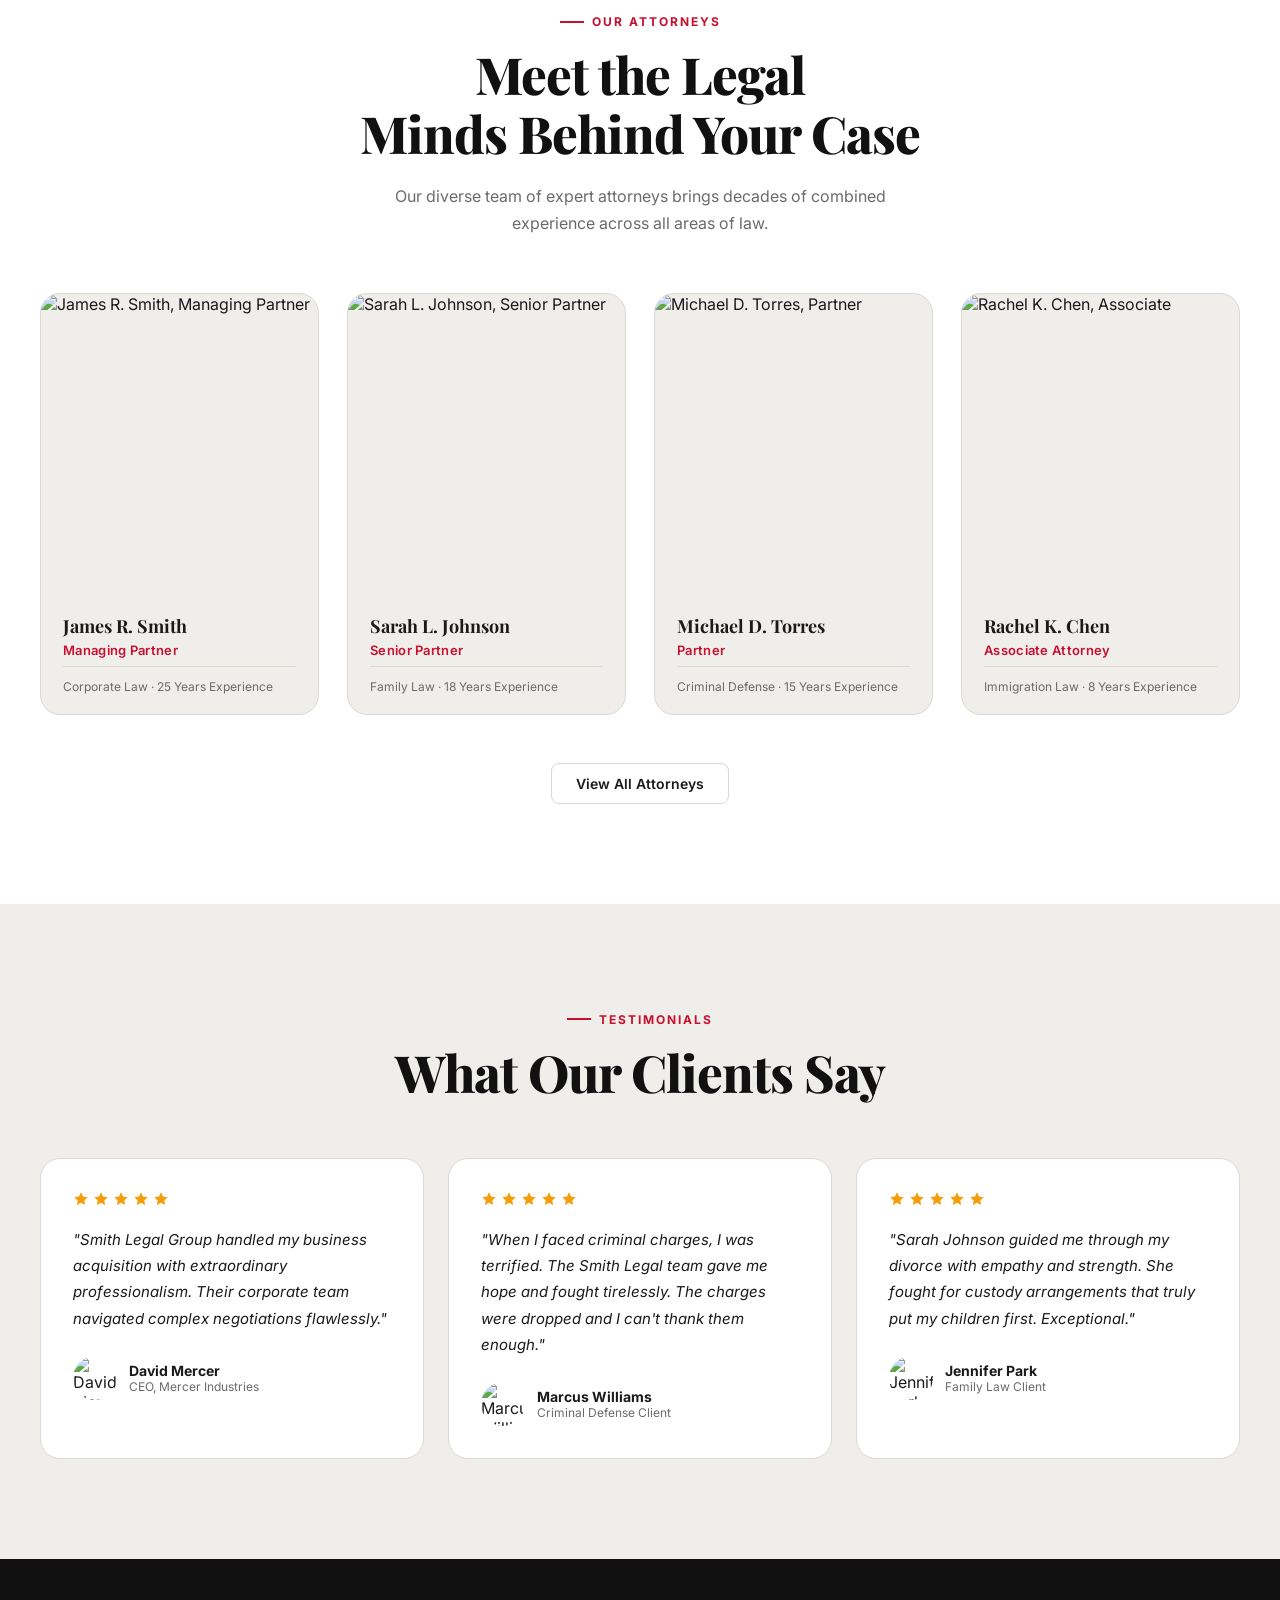
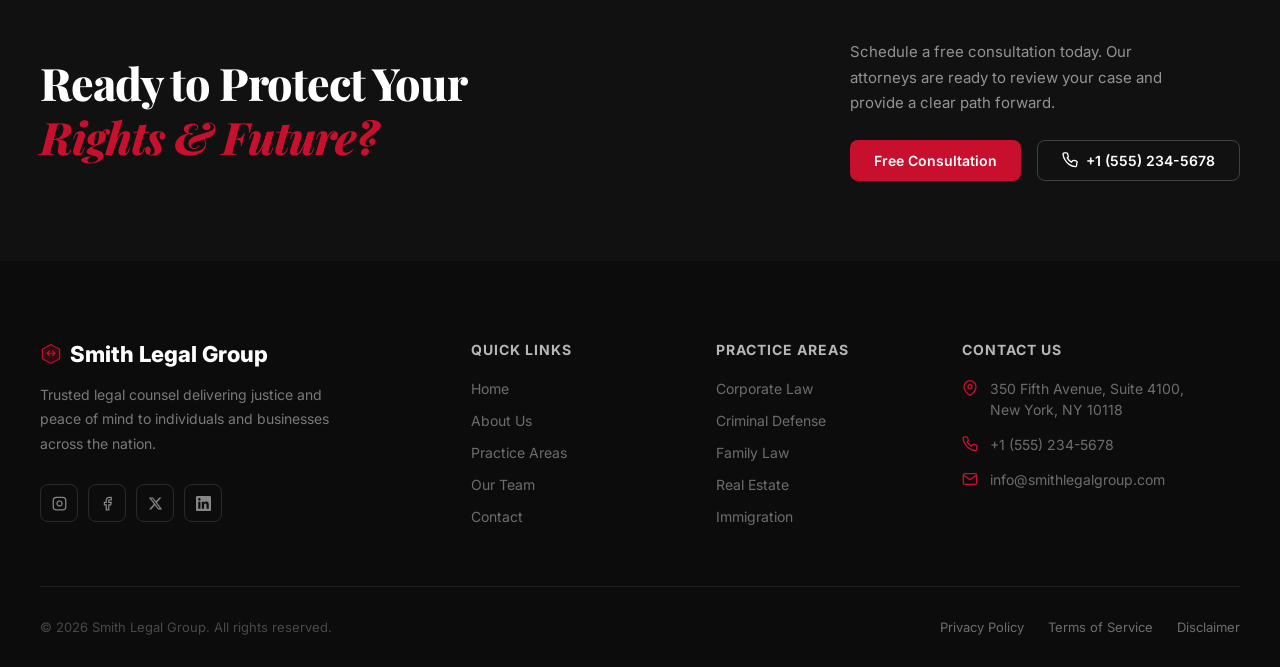
==== commit af8eaad7: "Build complete 5-page law firm website for Smith Legal Group - Home page (index.html): full-screen h" ====
--- a/index.html
+++ b/index.html
@@ -1,1241 +1,577 @@
 <!DOCTYPE html>
 <html lang="en">
 <head>
-<meta charset="UTF-8">
-<meta name="viewport" content="width=device-width, initial-scale=1.0">
-<title>Voss & Merritt LLP | Personal Injury & Trial Attorneys | Norfolk, Virginia</title>
-<meta name="description" content="Voss & Merritt LLP is a Hampton Roads law firm representing clients in personal injury, criminal defense, family law, and civil litigation. Free consultations. Norfolk, VA.">
-<meta property="og:title" content="Voss & Merritt LLP | Trial Attorneys | Norfolk VA">
-<meta property="og:description" content="Hampton Roads attorneys with 26 years of experience. Free consultations available.">
-<meta property="og:type" content="website">
-<link rel="canonical" href="https://vossmerritt.com/">
-<link rel="preconnect" href="https://fonts.googleapis.com">
-<link rel="preconnect" href="https://fonts.gstatic.com" crossorigin>
-<link href="https://fonts.googleapis.com/css2?family=Inter:wght@300;400;500&display=swap" rel="stylesheet">
-
-
-<script type="application/ld+json">
-{
-  "@context": "https://schema.org",
-  "@type": "LegalService",
-  "name": "Voss & Merritt LLP",
-  "description": "Hampton Roads trial attorneys serving Norfolk, Virginia Beach, and Chesapeake since 1998.",
-  "url": "https://vossmerritt.com",
-  "telephone": "+17575550141",
-  "address": {
-    "@type": "PostalAddress",
-    "streetAddress": "101 Granby Street, Suite 600",
-    "addressLocality": "Norfolk",
-    "addressRegion": "VA",
-    "postalCode": "23510",
-    "addressCountry": "US"
-  },
-  "areaServed": ["Norfolk", "Virginia Beach", "Chesapeake", "Hampton Roads"],
-  "priceRange": "Free consultation"
-}
-</script>
-
-<style>
-*, *::before, *::after { margin: 0; padding: 0; box-sizing: border-box; }
-
-html { scroll-behavior: smooth; font-size: 16px; }
-
-body {
-  background: #000;
-  color: #fff;
-  font-family: 'Inter', sans-serif;
-  font-weight: 400;
-  line-height: 1.7;
-  -webkit-font-smoothing: antialiased;
-  -moz-osx-font-smoothing: grayscale;
-  overflow-x: hidden;
-}
-
-a { color: inherit; text-decoration: none; }
-
-/* LIQUID GLASS */
-.lg {
-  background: rgba(0,0,0,0.4);
-  background-blend-mode: luminosity;
-  backdrop-filter: blur(4px);
-  -webkit-backdrop-filter: blur(4px);
-  border: none;
-  box-shadow: inset 0 1px 1px rgba(255,255,255,0.1);
-  position: relative;
-  overflow: hidden;
-}
-.lg::before {
-  content: '';
-  position: absolute;
-  inset: 0;
-  border-radius: inherit;
-  padding: 1.4px;
-  background: linear-gradient(180deg,
-    rgba(255,255,255,0.3) 0%,
-    rgba(255,255,255,0.1) 20%,
-    rgba(255,255,255,0) 40%,
-    rgba(255,255,255,0) 60%,
-    rgba(255,255,255,0.1) 80%,
-    rgba(255,255,255,0.3) 100%);
-  -webkit-mask: linear-gradient(#fff 0 0) content-box, linear-gradient(#fff 0 0);
-  -webkit-mask-composite: xor;
-  mask-composite: exclude;
-  pointer-events: none;
-}
-
-/* HERO */
-.hero {
-  position: relative;
-  height: 100svh;
-  min-height: 600px;
-  display: flex;
-  flex-direction: column;
-  padding: 0 clamp(1.5rem, 4vw, 4rem);
-}
-
-.hero-video {
-  position: absolute;
-  inset: 0;
-  width: 100%; height: 100%;
-  object-fit: cover;
-  object-position: center;
-  z-index: 0;
-}
-
-/* NAV */
-.nav-wrap {
-  position: relative;
-  z-index: 10;
-  padding-top: 1.5rem;
-}
-
-.navbar {
-  border-radius: 12px;
-  padding: 0.5rem 1rem;
-  display: flex;
-  align-items: center;
-  justify-content: space-between;
-}
-
-.nav-logo {
-  font-size: 1.25rem;
-  font-weight: 600;
-  letter-spacing: -0.04em;
-  color: #fff;
-  line-height: 1;
-  font-family: 'Times New Roman', Times, serif;
-}
-.nav-logo small {
-  display: block;
-  font-size: 0.55rem;
-  font-weight: 400;
-  letter-spacing: 0.16em;
-  text-transform: uppercase;
-  color: rgba(255,255,255,0.5);
-  margin-top: 2px;
-}
-
-.nav-links {
-  display: flex;
-  gap: 2rem;
-  list-style: none;
-}
-.nav-links a {
-  font-size: 0.875rem;
-  font-weight: 400;
-  color: rgba(255,255,255,0.75);
-  transition: color 0.2s;
-}
-.nav-links a:hover { color: #d1d5db; }
-
-.nav-cta {
-  background: #fff;
-  color: #000;
-  font-size: 0.875rem;
-  font-weight: 500;
-  padding: 0.5rem 1.5rem;
-  border-radius: 8px;
-  transition: background 0.15s;
-}
-.nav-cta:hover { background: #f3f4f6; }
-
-.hb {
-  display: none;
-  flex-direction: column;
-  gap: 5px;
-  background: none;
-  border: none;
-  cursor: pointer;
-  padding: 4px;
-}
-.hb span { width: 22px; height: 1px; background: #fff; display: block; transition: transform 0.3s, opacity 0.3s; }
-
-/* HERO CONTENT */
-.hero::after {
-  content: '';
-  position: absolute;
-  inset: 0;
-  background: linear-gradient(
-    to bottom,
-    rgba(0,0,0,0.15) 0%,
-    rgba(0,0,0,0.1) 40%,
-    rgba(0,0,0,0.65) 75%,
-    rgba(0,0,0,0.82) 100%
-  );
-  z-index: 1;
-  pointer-events: none;
-}
-
-.hero-body {
-  position: relative;
-  z-index: 10;
-  flex: 1;
-  display: flex;
-  flex-direction: column;
-  justify-content: flex-end;
-  padding-bottom: clamp(3rem, 5vw, 4rem);
-}
-
-.hero-grid {
-  display: grid;
-  grid-template-columns: 1fr 1fr;
-  align-items: flex-end;
-  gap: 2rem;
-}
-
-.hero-h1 {
-  font-size: clamp(2.5rem, 6vw, 4.5rem);
-  font-weight: 400;
-  line-height: 1.05;
-  letter-spacing: -0.04em;
-  margin-bottom: 1.25rem;
-  color: #fff;
-  font-family: 'Times New Roman', Times, serif;
-  text-shadow: 0 2px 12px rgba(0,0,0,0.5);
-}
-
-.hero-h1 .char {
-  display: inline-block;
-  opacity: 0;
-  transform: translateX(-18px);
-  transition: opacity 500ms, transform 500ms;
-}
-.hero-h1 .char.visible {
-  opacity: 1;
-  transform: translateX(0);
-}
-
-.hero-sub {
-  font-size: clamp(0.9375rem, 1.5vw, 1.125rem);
-  color: #e5e7eb;
-  margin-bottom: 1.5rem;
-  max-width: 520px;
-  opacity: 0;
-  transition: opacity 1000ms;
-  text-shadow: 0 1px 8px rgba(0,0,0,0.6);
-}
-.hero-sub.visible { opacity: 1; }
-
-.hero-btns {
-  display: flex;
-  gap: 1rem;
-  flex-wrap: wrap;
-  opacity: 0;
-  transition: opacity 1000ms;
-}
-.hero-btns.visible { opacity: 1; }
-
-.hbtn-primary {
-  background: #fff;
-  color: #000;
-  font-size: 0.9375rem;
-  font-weight: 500;
-  padding: 0.75rem 2rem;
-  border-radius: 8px;
-  transition: background 0.15s;
-  display: inline-block;
-}
-.hbtn-primary:hover { background: #f3f4f6; }
-
-.hbtn-glass {
-  border: 1px solid rgba(255,255,255,0.2);
-  color: #fff;
-  font-size: 0.9375rem;
-  font-weight: 500;
-  padding: 0.75rem 2rem;
-  border-radius: 8px;
-  transition: background 0.15s, color 0.15s;
-  display: inline-block;
-}
-.hbtn-glass:hover { background: #fff; color: #000; }
-
-.hero-tag {
-  display: flex;
-  align-items: flex-end;
-  justify-content: flex-end;
-}
-.hero-tag-inner {
-  border: 1px solid rgba(255,255,255,0.2);
-  border-radius: 12px;
-  padding: 0.75rem 1.5rem;
-  font-size: clamp(1rem, 2vw, 1.5rem);
-  font-weight: 300;
-  color: #fff;
-  opacity: 0;
-  transition: opacity 1000ms;
-}
-.hero-tag-inner.visible { opacity: 1; }
-
-/* SECTIONS */
-.section {
-  padding: clamp(4rem, 7vw, 7rem) clamp(1.5rem, 5vw, 5rem);
-  border-bottom: 1px solid rgba(255,255,255,0.08);
-}
-
-.section-label {
-  font-size: 0.6875rem;
-  font-weight: 500;
-  letter-spacing: 0.18em;
-  text-transform: uppercase;
-  color: rgba(255,255,255,0.4);
-  margin-bottom: 1rem;
-  display: flex;
-  align-items: center;
-  gap: 0.75rem;
-}
-.section-label::before { content: ''; width: 20px; height: 1px; background: rgba(255,255,255,0.3); }
-
-.section-h2 {
-  font-size: clamp(1.75rem, 3.5vw, 3rem);
-  font-weight: 300;
-  line-height: 1.15;
-  letter-spacing: -0.03em;
-  color: #fff;
-  margin-bottom: 3.5rem;
-  font-family: 'Times New Roman', Times, serif;
-}
-.section-h2 em { font-style: italic; color: rgba(255,255,255,0.55); }
-
-/* STATS */
-.stats-section {
-  background: rgba(255,255,255,0.03);
-  border-bottom: 1px solid rgba(255,255,255,0.08);
-  padding: clamp(3rem, 5vw, 5rem) clamp(1.5rem, 5vw, 5rem);
-}
-.stats-grid {
-  display: grid;
-  grid-template-columns: repeat(4, 1fr);
-  gap: 1px;
-  background: rgba(255,255,255,0.08);
-  border: 1px solid rgba(255,255,255,0.08);
-  border-radius: 4px;
-  overflow: hidden;
-}
-.stat-item {
-  background: #000;
-  padding: 2.5rem 2rem;
-  text-align: center;
-  transition: background 0.2s;
-}
-.stat-item:hover { background: rgba(255,255,255,0.04); }
-.stat-n {
-  font-size: clamp(2rem, 4vw, 3.25rem);
-  font-weight: 300;
-  letter-spacing: -0.03em;
-  color: #fff;
-  display: block;
-  line-height: 1;
-  margin-bottom: 0.5rem;
-  font-family: 'Times New Roman', Times, serif;
-}
-.stat-l {
-  font-size: 0.75rem;
-  font-weight: 400;
-  letter-spacing: 0.1em;
-  text-transform: uppercase;
-  color: rgba(255,255,255,0.35);
-}
-
-/* ABOUT */
-.about-grid {
-  display: grid;
-  grid-template-columns: 1fr 1fr;
-  gap: clamp(3rem, 6vw, 8rem);
-  align-items: start;
-}
-.about-body {
-  font-size: 1rem;
-  font-weight: 300;
-  line-height: 1.85;
-  color: rgba(255,255,255,0.65);
-  margin-bottom: 1.25rem;
-}
-.about-pull {
-  font-size: 1.125rem;
-  font-style: italic;
-  font-weight: 300;
-  color: rgba(255,255,255,0.5);
-  border-left: 1px solid rgba(255,255,255,0.15);
-  padding-left: 1.5rem;
-  margin-top: 2.5rem;
-  line-height: 1.7;
-  font-family: 'Times New Roman', Times, serif;
-}
-.cred-list { display: flex; flex-direction: column; gap: 1px; }
-.cred-item {
-  display: flex;
-  gap: 1.25rem;
-  align-items: flex-start;
-  padding: 1.5rem;
-  background: rgba(255,255,255,0.03);
-  border: 1px solid rgba(255,255,255,0.06);
-  transition: background 0.15s;
-}
-.cred-item:first-child { border-radius: 4px 4px 0 0; }
-.cred-item:last-child  { border-radius: 0 0 4px 4px; }
-.cred-item + .cred-item { border-top: none; }
-.cred-item:hover { background: rgba(255,255,255,0.06); }
-.cred-tag {
-  font-size: 0.9375rem;
-  font-weight: 600;
-  color: #fff;
-  min-width: 48px;
-  flex-shrink: 0;
-  line-height: 1.3;
-}
-.cred-item h3 {
-  font-size: 0.9375rem;
-  font-weight: 500;
-  color: #fff;
-  margin-bottom: 0.25rem;
-  line-height: 1.35;
-}
-.cred-item p {
-  font-size: 0.8125rem;
-  color: rgba(255,255,255,0.4);
-  line-height: 1.6;
-}
-
-/* PRACTICE */
-.pa-list { display: flex; flex-direction: column; }
-.pa-row {
-  display: grid;
-  grid-template-columns: 3rem 1fr auto;
-  align-items: center;
-  gap: 2rem;
-  padding: 1.5rem 1rem;
-  border-bottom: 1px solid rgba(255,255,255,0.07);
-  border-radius: 4px;
-  cursor: default;
-  transition: background 0.15s, padding-left 0.2s cubic-bezier(0.22,1,0.36,1);
-}
-.pa-row:first-child { border-top: 1px solid rgba(255,255,255,0.07); }
-.pa-row:hover { background: rgba(255,255,255,0.04); padding-left: 1.5rem; }
-.pa-num {
-  font-size: 0.6875rem;
-  font-weight: 500;
-  letter-spacing: 0.12em;
-  color: rgba(255,255,255,0.25);
-}
-.pa-name {
-  font-size: clamp(1.0625rem, 2vw, 1.5rem);
-  font-weight: 300;
-  letter-spacing: -0.02em;
-  color: #fff;
-}
-.pa-arr {
-  color: rgba(255,255,255,0.2);
-  font-size: 1rem;
-  transition: color 0.15s, transform 0.2s cubic-bezier(0.22,1,0.36,1);
-}
-.pa-row:hover .pa-arr { color: rgba(255,255,255,0.7); transform: translateX(4px); }
-
-/* TEAM */
-.team-grid {
-  display: grid;
-  grid-template-columns: repeat(3, 1fr);
-  gap: 1px;
-  background: rgba(255,255,255,0.08);
-  border: 1px solid rgba(255,255,255,0.08);
-  border-radius: 4px;
-  overflow: hidden;
-}
-.tc {
-  background: #000;
-  padding: 2rem;
-  transition: background 0.15s;
-}
-.tc:hover { background: rgba(255,255,255,0.04); }
-.tc-photo {
-  aspect-ratio: 3/3.5;
-  background: rgba(255,255,255,0.04);
-  border: 1px solid rgba(255,255,255,0.07);
-  border-radius: 4px;
-  display: flex;
-  align-items: center;
-  justify-content: center;
-  margin-bottom: 1.5rem;
-  overflow: hidden;
-}
-.tc-photo img {
-  width: 100%;
-  height: 100%;
-  object-fit: cover;
-  object-position: center 20%;
-  display: block;
-}
-.tc-name {
-  font-size: 1.0625rem;
-  font-weight: 500;
-  color: #fff;
-  letter-spacing: -0.01em;
-  margin-bottom: 0.2rem;
-}
-.tc-role {
-  font-size: 0.6875rem;
-  font-weight: 500;
-  letter-spacing: 0.12em;
-  text-transform: uppercase;
-  color: rgba(255,255,255,0.35);
-  margin-bottom: 1rem;
-}
-.tc-rule {
-  width: 24px; height: 1px;
-  background: rgba(255,255,255,0.12);
-  margin-bottom: 1rem;
-  transition: width 0.35s cubic-bezier(0.22,1,0.36,1), background 0.35s;
-}
-.tc:hover .tc-rule { width: 100%; background: rgba(255,255,255,0.3); }
-.tc-bio {
-  font-size: 0.875rem;
-  font-weight: 300;
-  line-height: 1.75;
-  color: rgba(255,255,255,0.4);
-}
-
-/* RESULTS */
-.results-grid {
-  display: grid;
-  grid-template-columns: repeat(3, 1fr);
-  gap: 1px;
-  background: rgba(255,255,255,0.08);
-  border: 1px solid rgba(255,255,255,0.08);
-  border-radius: 4px;
-  overflow: hidden;
-}
-.res-card {
-  background: #000;
-  padding: 2.25rem;
-  transition: background 0.15s;
-}
-.res-card:hover { background: rgba(255,255,255,0.04); }
-.res-tag {
-  font-size: 0.6875rem;
-  font-weight: 500;
-  letter-spacing: 0.14em;
-  text-transform: uppercase;
-  color: rgba(255,255,255,0.3);
-  margin-bottom: 1.25rem;
-  display: block;
-}
-.res-amount {
-  font-size: clamp(1.625rem, 3vw, 2.5rem);
-  font-weight: 300;
-  letter-spacing: -0.03em;
-  color: #fff;
-  line-height: 1;
-  margin-bottom: 0.75rem;
-  font-family: 'Times New Roman', Times, serif;
-}
-.res-desc {
-  font-size: 0.875rem;
-  font-weight: 300;
-  line-height: 1.7;
-  color: rgba(255,255,255,0.4);
-}
-
-/* TESTIMONIAL */
-.testi-section {
-  padding: clamp(4rem, 6vw, 6rem) clamp(1.5rem, 5vw, 5rem);
-  border-bottom: 1px solid rgba(255,255,255,0.08);
-  background: rgba(255,255,255,0.02);
-}
-.testi-inner { max-width: 760px; margin: 0 auto; text-align: center; }
-.testi-mark {
-  font-size: 5rem;
-  font-weight: 300;
-  line-height: 0.5;
-  color: rgba(255,255,255,0.1);
-  display: block;
-  margin-bottom: 2rem;
-}
-.testi-q {
-  font-size: clamp(1.125rem, 2.5vw, 1.625rem);
-  font-weight: 300;
-  font-style: italic;
-  line-height: 1.65;
-  color: rgba(255,255,255,0.8);
-  margin-bottom: 2rem;
-  letter-spacing: -0.01em;
-  font-family: 'Times New Roman', Times, serif;
-}
-.testi-attr {
-  font-size: 0.6875rem;
-  font-weight: 500;
-  letter-spacing: 0.18em;
-  text-transform: uppercase;
-  color: rgba(255,255,255,0.3);
-}
-
-/* CONTACT */
-.contact-section {
-  padding: clamp(4rem, 7vw, 7rem) clamp(1.5rem, 5vw, 5rem);
-  border-bottom: 1px solid rgba(255,255,255,0.08);
-}
-.contact-grid {
-  display: grid;
-  grid-template-columns: 1fr 1.4fr;
-  gap: clamp(3rem, 6vw, 8rem);
-  align-items: start;
-}
-.contact-p {
-  font-size: 0.9375rem;
-  font-weight: 300;
-  line-height: 1.8;
-  color: rgba(255,255,255,0.5);
-  margin-bottom: 2.5rem;
-}
-.deets { display: flex; flex-direction: column; gap: 1.5rem; }
-.deet-label {
-  font-size: 0.6875rem;
-  font-weight: 500;
-  letter-spacing: 0.16em;
-  text-transform: uppercase;
-  color: rgba(255,255,255,0.3);
-  display: block;
-  margin-bottom: 0.25rem;
-}
-.deet-val {
-  font-size: 0.9375rem;
-  font-weight: 300;
-  color: rgba(255,255,255,0.75);
-  line-height: 1.65;
-}
-.free-note {
-  margin-top: 2rem;
-  border: 1px solid rgba(255,255,255,0.1);
-  border-radius: 4px;
-  padding: 1rem 1.25rem;
-  font-size: 0.8125rem;
-  font-weight: 300;
-  color: rgba(255,255,255,0.5);
-  line-height: 1.6;
-}
-.free-note strong { color: #fff; font-weight: 500; display: block; margin-bottom: 0.2rem; }
-
-.form { display: flex; flex-direction: column; gap: 1.25rem; }
-.frow { display: grid; grid-template-columns: 1fr 1fr; gap: 1.25rem; }
-.ff { display: flex; flex-direction: column; gap: 0.35rem; }
-.ff label {
-  font-size: 0.6875rem;
-  font-weight: 500;
-  letter-spacing: 0.12em;
-  text-transform: uppercase;
-  color: rgba(255,255,255,0.3);
-}
-.ff input, .ff select, .ff textarea {
-  background: rgba(255,255,255,0.05);
-  border: 1px solid rgba(255,255,255,0.1);
-  border-radius: 4px;
-  font-family: 'Inter', sans-serif;
-  font-size: 0.9375rem;
-  font-weight: 300;
-  color: #fff;
-  padding: 0.7rem 0.875rem;
-  outline: none;
-  width: 100%;
-  -webkit-appearance: none;
-  transition: border-color 0.15s, background 0.15s;
-}
-.ff input:focus, .ff select:focus, .ff textarea:focus {
-  border-color: rgba(255,255,255,0.3);
-  background: rgba(255,255,255,0.07);
-}
-.ff input::placeholder, .ff textarea::placeholder { color: rgba(255,255,255,0.2); }
-.ff select option { background: #111; color: #fff; }
-.ff textarea { resize: none; min-height: 96px; line-height: 1.7; }
-
-.form-foot {
-  display: flex;
-  align-items: center;
-  justify-content: space-between;
-  flex-wrap: wrap;
-  gap: 1rem;
-  padding-top: 0.25rem;
-}
-.fsub {
-  font-family: 'Inter', sans-serif;
-  font-size: 0.875rem;
-  font-weight: 500;
-  color: #000;
-  background: #fff;
-  border: none;
-  border-radius: 8px;
-  padding: 0.875rem 2.25rem;
-  cursor: pointer;
-  display: inline-flex;
-  align-items: center;
-  gap: 0.5rem;
-  transition: background 0.15s, transform 0.15s;
-  letter-spacing: 0.02em;
-}
-.fsub:hover { background: #f3f4f6; transform: translateY(-2px); }
-.fsub.loading { opacity: 0.65; pointer-events: none; }
-.sp {
-  display: none;
-  width: 14px; height: 14px;
-  border: 2px solid rgba(0,0,0,0.2);
-  border-top-color: #000;
-  border-radius: 50%;
-  animation: spin 0.6s linear infinite;
-}
-.fsub.loading .sp { display: block; }
-@keyframes spin { to { transform: rotate(360deg); } }
-.fnote {
-  font-size: 0.75rem;
-  font-weight: 300;
-  color: rgba(255,255,255,0.3);
-  line-height: 1.6;
-}
-
-/* FOOTER */
-footer {
-  padding: 2rem clamp(1.5rem, 5vw, 5rem);
-  background: rgba(255,255,255,0.02);
-  border-top: 1px solid rgba(255,255,255,0.08);
-  display: flex;
-  justify-content: space-between;
-  align-items: center;
-  flex-wrap: wrap;
-  gap: 1rem;
-}
-.foot-logo {
-  font-size: 1rem;
-  font-weight: 600;
-  color: #fff;
-  letter-spacing: -0.02em;
-  font-family: 'Times New Roman', Times, serif;
-}
-.foot-copy {
-  font-size: 0.6875rem;
-  font-weight: 300;
-  color: rgba(255,255,255,0.3);
-  text-align: center;
-}
-.foot-links { list-style: none; display: flex; gap: 1.5rem; }
-.foot-links a {
-  font-size: 0.6875rem;
-  font-weight: 400;
-  color: rgba(255,255,255,0.3);
-  letter-spacing: 0.08em;
-  text-transform: uppercase;
-  transition: color 0.15s;
-}
-.foot-links a:hover { color: rgba(255,255,255,0.8); }
-
-/* MOB OVERLAY */
-.mob {
-  display: none;
-  position: fixed;
-  inset: 0;
-  background: #000;
-  z-index: 999;
-  flex-direction: column;
-  align-items: center;
-  justify-content: center;
-  gap: 2rem;
-}
-.mob.open { display: flex; }
-.mob a {
-  font-size: 2rem;
-  font-weight: 300;
-  color: rgba(255,255,255,0.85);
-  letter-spacing: -0.02em;
-  transition: color 0.15s;
-}
-.mob a:hover { color: #fff; }
-.mob .mob-cta {
-  background: #fff;
-  color: #000;
-  font-size: 0.875rem;
-  font-weight: 500;
-  padding: 0.875rem 2.25rem;
-  border-radius: 8px;
-  margin-top: 0.5rem;
-}
-
-/* REVEAL */
-.rv {
-  opacity: 0;
-  transform: translateY(20px);
-  transition: opacity 0.6s cubic-bezier(0.22,1,0.36,1), transform 0.6s cubic-bezier(0.22,1,0.36,1);
-}
-.rv.in { opacity: 1; transform: none; }
-.d1 { transition-delay: 0.08s; }
-.d2 { transition-delay: 0.16s; }
-.d3 { transition-delay: 0.24s; }
-
-/* RESPONSIVE */
-@media (max-width: 900px) {
-  .nav-links, .nav-cta { display: none; }
-  .hb { display: flex; }
-  .hero-grid { grid-template-columns: 1fr; }
-  .hero-tag { display: none; }
-  .stats-grid { grid-template-columns: repeat(2, 1fr); }
-  .about-grid { grid-template-columns: 1fr; }
-  .team-grid { grid-template-columns: 1fr; }
-  .results-grid { grid-template-columns: 1fr; }
-  .contact-grid { grid-template-columns: 1fr; }
-  .frow { grid-template-columns: 1fr; }
-  footer { flex-direction: column; text-align: center; }
-  .foot-links { justify-content: center; }
-  .pa-row { grid-template-columns: 2.5rem 1fr auto; gap: 1rem; }
-  .tc-photo { aspect-ratio: 3/3.5; }
-}
-
-@media (max-width: 640px) {
-  .hero { min-height: 100svh; padding: 0 1.25rem; }
-  .nav-wrap { padding-top: 1rem; }
-  .hero-body { padding-bottom: 2.5rem; }
-  .hero-h1 { font-size: clamp(2rem, 8vw, 2.5rem); margin-bottom: 1rem; }
-  .hero-sub { font-size: 0.9375rem; margin-bottom: 1.25rem; }
-  .hero-btns { flex-direction: column; gap: 0.75rem; }
-  .hbtn-primary, .hbtn-glass { width: 100%; text-align: center; padding: 0.875rem 1.5rem; }
-
-  .section { padding: 3rem 1.25rem; }
-  .section-h2 { margin-bottom: 2rem; }
-  .stats-section { padding: 2.5rem 1.25rem; }
-  .testi-section { padding: 3rem 1.25rem; }
-  .contact-section { padding: 3rem 1.25rem; }
-
-  .stat-item { padding: 1.75rem 1rem; }
-  .stat-n { font-size: 1.875rem; }
-  .stat-l { font-size: 0.6875rem; }
-
-  .about-grid { gap: 2rem; }
-  .about-pull { font-size: 1rem; margin-top: 1.75rem; }
-
-  .pa-row { padding: 1.25rem 0.75rem; gap: 0.75rem; }
-  .pa-row:hover { padding-left: 1rem; }
-  .pa-name { font-size: 1rem; }
-
-  .tc { padding: 1.5rem; }
-  .tc-photo { aspect-ratio: 3/3.5; }
-
-  .res-card { padding: 1.5rem; }
-  .res-amount { font-size: 1.75rem; }
-
-  .testi-mark { font-size: 3.5rem; margin-bottom: 1.25rem; }
-  .testi-q { font-size: 1.0625rem; }
-
-  .contact-p { margin-bottom: 1.75rem; }
-  .deets { gap: 1.25rem; }
-  .free-note { margin-top: 1.5rem; }
-
-  .form-foot { flex-direction: column; align-items: stretch; }
-  .fsub { width: 100%; justify-content: center; }
-  .fnote { text-align: center; }
-
-  footer { padding: 1.5rem 1.25rem; gap: 0.75rem; }
-  .foot-copy { font-size: 0.625rem; }
-}
-
-@media (max-width: 380px) {
-  .hero-h1 { font-size: 1.875rem; }
-  .stats-grid { grid-template-columns: 1fr; }
-  .stat-item { padding: 1.5rem 1rem; }
-  .nav-logo { font-size: 1.05rem; }
-}
-</style>
+  <meta charset="UTF-8"/>
+  <meta name="viewport" content="width=device-width, initial-scale=1.0"/>
+  <title>Smith Legal Group — First Legal Guidance You Should Trust</title>
+  <meta name="description" content="Smith Legal Group provides trusted legal guidance to individuals and businesses. Expert attorneys in corporate, criminal, family, and civil law. 52K+ satisfied clients."/>
+  <meta name="keywords" content="law firm, legal services, attorney, lawyer, corporate law, criminal defense, family law, Smith Legal Group"/>
+  <meta name="author" content="Smith Legal Group"/>
+  <meta property="og:title" content="Smith Legal Group — First Legal Guidance You Should Trust"/>
+  <meta property="og:description" content="Helping individuals and businesses move forward with trusted legal strategies and proven results."/>
+  <meta property="og:type" content="website"/>
+  <link rel="canonical" href="index.html"/>
+  <link rel="icon" type="image/svg+xml" href="data:image/svg+xml,<svg xmlns='http://www.w3.org/2000/svg' viewBox='0 0 32 32'><rect width='32' height='32' rx='6' fill='%23c8102e'/><text y='22' x='6' font-size='18' fill='white' font-family='serif' font-weight='bold'>S</text></svg>"/>
+  <link rel="stylesheet" href="css/style.css"/>
+  <script type="application/ld+json">
+  {
+    "@context": "https://schema.org",
+    "@type": "LegalService",
+    "name": "Smith Legal Group",
+    "description": "Expert legal services for individuals and businesses",
+    "telephone": "+1 (555) 234-5678",
+    "address": {
+      "@type": "PostalAddress",
+      "streetAddress": "350 Fifth Avenue, Suite 4100",
+      "addressLocality": "New York",
+      "addressRegion": "NY",
+      "postalCode": "10118"
+    }
+  }
+  </script>
 </head>
 <body>
 
-<div class="mob" id="mobNav">
-  <a href="#about">About</a>
-  <a href="#practice">Practice</a>
-  <a href="#team">Attorneys</a>
-  <a href="#contact" class="mob-cta">Free Consultation</a>
+<!-- NAVBAR -->
+<nav class="navbar" role="navigation" aria-label="Main navigation">
+  <div class="nav-left">
+    <a href="index.html" class="nav-link active">Home</a>
+    <a href="about.html" class="nav-link">About</a>
+    <div class="nav-dropdown">
+      <div class="nav-dropdown-toggle">
+        Services
+        <svg width="12" height="12" viewBox="0 0 24 24" fill="none" stroke="currentColor" stroke-width="2.5"><path d="m6 9 6 6 6-6"/></svg>
+      </div>
+      <div class="nav-dropdown-menu">
+        <a href="services.html#corporate">Corporate Law</a>
+        <a href="services.html#criminal">Criminal Defense</a>
+        <a href="services.html#family">Family Law</a>
+        <a href="services.html#civil">Civil Litigation</a>
+        <a href="services.html#real-estate">Real Estate Law</a>
+        <a href="services.html#immigration">Immigration Law</a>
+      </div>
+    </div>
+  </div>
+
+  <a href="index.html" class="nav-center" aria-label="Smith Legal Group Home">
+    <svg class="logo-icon" viewBox="0 0 28 28" fill="none" xmlns="http://www.w3.org/2000/svg">
+      <path d="M14 2L3 8v12l11 6 11-6V8L14 2z" fill="currentColor" opacity="0.15"/>
+      <path d="M14 2L3 8v12l11 6 11-6V8L14 2z" stroke="currentColor" stroke-width="1.5" fill="none"/>
+      <path d="M9 13h10M12 10l-3 3 3 3M16 10l3 3-3 3" stroke="currentColor" stroke-width="1.5" stroke-linecap="round"/>
+    </svg>
+    Smith Legal Group
+  </a>
+
+  <div class="nav-right">
+    <a href="contact.html" class="btn btn-dark">Login / Register</a>
+  </div>
+
+  <button class="hamburger" aria-label="Toggle mobile menu" aria-expanded="false">
+    <span></span><span></span><span></span>
+  </button>
+</nav>
+
+<!-- MOBILE MENU -->
+<div class="mobile-menu" role="navigation" aria-label="Mobile navigation">
+  <a href="index.html">Home</a>
+  <a href="about.html">About</a>
+  <a href="services.html">Services</a>
+  <a href="team.html">Our Team</a>
+  <a href="contact.html">Contact</a>
 </div>
 
 <!-- HERO -->
-<section class="hero">
-  <video class="hero-video" autoplay loop muted playsinline>
-    <source src="hero.mp4" type="video/mp4">
-  </video>
-
-  <div class="nav-wrap">
-    <div class="navbar lg" style="border-radius:12px;">
-      <a href="#" class="nav-logo">
-        Voss &amp; Merritt LLP
-        <small>Attorneys at Law</small>
+<section class="hero" aria-label="Hero section">
+  <div class="hero-inner">
+    <div class="hero-content">
+      <div class="hero-tag">
+        <span>&#9670;</span> Trusted Legal Partner Since 1998
+      </div>
+
+      <h1 class="hero-title">
+        First Legal<br/>
+        Guidance You<br/>
+        Should <em>Trust</em>
+      </h1>
+
+      <p class="hero-subtitle">
+        Helping individuals and businesses move forward with
+        trusted legal strategies and proven results.
+      </p>
+
+      <div class="hero-actions">
+        <a href="contact.html" class="btn btn-red">
+          Get Started
+          <svg width="16" height="16" viewBox="0 0 24 24" fill="none" stroke="currentColor" stroke-width="2.5"><path d="M5 12h14M12 5l7 7-7 7"/></svg>
+        </a>
+        <a href="about.html" class="btn btn-outline">Learn More</a>
+      </div>
+    </div>
+
+    <!-- Lady Justice Statue — arms overlay the text -->
+    <div class="statue-wrap" aria-hidden="true">
+      <img src="images/statue.png" alt="Lady Justice statue" loading="eager"/>
+    </div>
+
+    <!-- Floating Stats Card -->
+    <div class="stats-card" aria-label="Closure statistics">
+      <div class="stats-card-header">
+        <div class="stats-card-title">
+          <svg width="14" height="14" viewBox="0 0 24 24" fill="none" stroke="currentColor" stroke-width="2"><polyline points="22 12 18 12 15 21 9 3 6 12 2 12"/></svg>
+          Closure Statistics
+        </div>
+        <span class="stats-period">Yearly</span>
+      </div>
+      <div style="position:relative;">
+        <div class="stats-number">34 <span style="font-size:13px;font-weight:500;color:#999">Cases</span></div>
+        <svg class="sparkline" viewBox="0 0 200 50" preserveAspectRatio="none" style="width:100%;height:50px;margin-top:24px;"></svg>
+      </div>
+      <div class="stats-label">
+        <span style="display:flex;gap:16px;font-size:11px;color:#aaa;justify-content:space-between;margin-top:6px;">
+          <span>Jan</span><span>Feb</span><span>Mar</span><span>Apr</span><span>May</span><span>Jun</span><span>Jul</span>
+        </span>
+      </div>
+    </div>
+  </div>
+
+  <!-- Hero Bottom Bar -->
+  <div class="hero-bottom">
+    <a href="team.html" class="attorney-card" aria-label="Meet our attorneys">
+      <img src="images/attorney1.jpg" alt="Lead Attorney" class="attorney-avatar"/>
+      <div class="attorney-info">
+        <h4>Your Rights Is Our Mission</h4>
+        <p>Focused on You. Grounded in Law.</p>
+        <span class="more-link">More Details →</span>
+      </div>
+    </a>
+
+    <div class="social-links" aria-label="Social media links">
+      <a href="#" class="social-link" aria-label="Instagram">
+        <svg width="16" height="16" viewBox="0 0 24 24" fill="none" stroke="currentColor" stroke-width="2"><rect x="2" y="2" width="20" height="20" rx="5" ry="5"/><path d="M16 11.37A4 4 0 1 1 12.63 8 4 4 0 0 1 16 11.37z"/><line x1="17.5" y1="6.5" x2="17.51" y2="6.5"/></svg>
       </a>
-      <ul class="nav-links">
-        <li><a href="#about">About</a></li>
-        <li><a href="#practice">Practice</a></li>
-        <li><a href="#team">Attorneys</a></li>
-        <li><a href="#contact">Contact</a></li>
-      </ul>
-      <a href="#contact" class="nav-cta">Start a Consultation</a>
-      <button class="hb" id="hbBtn" aria-label="Menu">
-        <span id="s1"></span><span id="s2"></span><span id="s3"></span>
-      </button>
-    </div>
-  </div>
-
-  <div class="hero-body">
-    <div class="hero-grid">
+      <a href="#" class="social-link" aria-label="Facebook">
+        <svg width="16" height="16" viewBox="0 0 24 24" fill="none" stroke="currentColor" stroke-width="2"><path d="M18 2h-3a5 5 0 0 0-5 5v3H7v4h3v8h4v-8h3l1-4h-4V7a1 1 0 0 1 1-1h3z"/></svg>
+      </a>
+      <a href="#" class="social-link" aria-label="Twitter / X">
+        <svg width="16" height="16" viewBox="0 0 24 24" fill="currentColor"><path d="M18.244 2.25h3.308l-7.227 8.26 8.502 11.24H16.17l-5.214-6.817L4.99 21.75H1.68l7.73-8.835L1.254 2.25H8.08l4.713 6.231zm-1.161 17.52h1.833L7.084 4.126H5.117z"/></svg>
+      </a>
+    </div>
+
+    <div class="clients-group" aria-label="Client statistics">
+      <div class="avatar-stack" aria-hidden="true">
+        <img src="images/attorney1.jpg" alt=""/>
+        <img src="images/attorney2.jpg" alt=""/>
+        <img src="images/attorney3.jpg" alt=""/>
+        <img src="images/attorney4.jpg" alt=""/>
+      </div>
+      <div class="clients-info">
+        <div class="big-num"><span data-count="52">0</span><span>K</span></div>
+        <p>Satisfied Clients</p>
+      </div>
+      <a href="contact.html" class="arrow-btn" aria-label="Get started">
+        <svg width="16" height="16" viewBox="0 0 24 24" fill="none" stroke="currentColor" stroke-width="2.5"><path d="M7 17L17 7M7 7h10v10"/></svg>
+      </a>
+    </div>
+  </div>
+</section>
+
+<!-- STATS STRIP -->
+<div class="stats-strip" aria-label="Firm statistics">
+  <div class="section-inner">
+    <div class="stat-item reveal delay-1">
+      <div class="num"><span data-count="52">0</span><span>K<span style="color:var(--red)">+</span></span></div>
+      <div class="stat-label">Satisfied Clients</div>
+    </div>
+    <div class="stat-item reveal delay-2">
+      <div class="num"><span data-count="98">0</span><span style="color:var(--red)">%</span></div>
+      <div class="stat-label">Case Success Rate</div>
+    </div>
+    <div class="stat-item reveal delay-3">
+      <div class="num"><span data-count="25">0</span><span style="color:var(--red)">+</span></div>
+      <div class="stat-label">Years of Experience</div>
+    </div>
+    <div class="stat-item reveal delay-4">
+      <div class="num"><span data-count="120">0</span><span style="color:var(--red)">+</span></div>
+      <div class="stat-label">Expert Attorneys</div>
+    </div>
+  </div>
+</div>
+
+<!-- ABOUT PREVIEW -->
+<section class="about-section" aria-labelledby="about-heading">
+  <div class="section-inner">
+    <div class="about-grid">
+      <div class="about-img-wrap reveal-left">
+        <img src="images/attorney1.jpg" alt="Our lead attorney in the office" loading="lazy"/>
+        <div class="about-badge">
+          <div class="big">25+</div>
+          <p>Years of Trusted<br/>Legal Excellence</p>
+        </div>
+      </div>
+
+      <div class="reveal-right">
+        <div class="section-label">About Our Firm</div>
+        <h2 class="section-title" id="about-heading">
+          We Fight For Your<br/><em style="font-style:italic;color:var(--red)">Rights &amp; Justice</em>
+        </h2>
+        <p class="section-desc">
+          Smith Legal Group is a premier full-service law firm dedicated to delivering exceptional legal representation. With over 25 years of experience, our team of 120+ seasoned attorneys is committed to protecting your rights and achieving the best possible outcomes.
+        </p>
+
+        <div class="about-features">
+          <div class="feature-item reveal delay-1">
+            <div class="feature-icon">
+              <svg width="20" height="20" viewBox="0 0 24 24" fill="none" stroke="currentColor" stroke-width="2"><path d="M12 22s8-4 8-10V5l-8-3-8 3v7c0 6 8 10 8 10z"/></svg>
+            </div>
+            <div>
+              <h4>Unmatched Legal Protection</h4>
+              <p>We provide comprehensive legal shields across all practice areas, ensuring your interests are always protected.</p>
+            </div>
+          </div>
+          <div class="feature-item reveal delay-2">
+            <div class="feature-icon">
+              <svg width="20" height="20" viewBox="0 0 24 24" fill="none" stroke="currentColor" stroke-width="2"><circle cx="12" cy="12" r="10"/><path d="M12 6v6l4 2"/></svg>
+            </div>
+            <div>
+              <h4>24/7 Legal Support</h4>
+              <p>Legal emergencies don't follow a schedule. Our attorneys are available around the clock for urgent matters.</p>
+            </div>
+          </div>
+          <div class="feature-item reveal delay-3">
+            <div class="feature-icon">
+              <svg width="20" height="20" viewBox="0 0 24 24" fill="none" stroke="currentColor" stroke-width="2"><path d="M17 21v-2a4 4 0 0 0-4-4H5a4 4 0 0 0-4 4v2"/><circle cx="9" cy="7" r="4"/><path d="M23 21v-2a4 4 0 0 0-3-3.87M16 3.13a4 4 0 0 1 0 7.75"/></svg>
+            </div>
+            <div>
+              <h4>Client-First Approach</h4>
+              <p>Every decision we make is guided by what's best for you. Your success is our success.</p>
+            </div>
+          </div>
+        </div>
+
+        <a href="about.html" class="btn btn-red" style="margin-top:32px;">
+          Learn Our Story
+          <svg width="16" height="16" viewBox="0 0 24 24" fill="none" stroke="currentColor" stroke-width="2.5"><path d="M5 12h14M12 5l7 7-7 7"/></svg>
+        </a>
+      </div>
+    </div>
+  </div>
+</section>
+
+<!-- PRACTICE AREAS -->
+<section class="practice-section" aria-labelledby="practice-heading">
+  <div class="section-inner">
+    <div class="practice-header">
       <div>
-        <h1 class="hero-h1" id="heroHeading" aria-label="When the outcome matters, experience is everything."></h1>
-        <p class="hero-sub" id="heroSub">We represent individuals, families, and businesses across Hampton Roads in the cases that matter most — and we fight to win them.</p>
-        <div class="hero-btns" id="heroBtns">
-          <a href="#contact" class="hbtn-primary">Free Consultation</a>
-          <a href="#practice" class="hbtn-glass lg" style="border-radius:8px;">Explore Practice Areas</a>
-        </div>
-      </div>
-      <div class="hero-tag">
-        <div class="hero-tag-inner lg" id="heroTag">Personal Injury. Criminal Defense. Family Law.</div>
+        <div class="section-label reveal">Practice Areas</div>
+        <h2 class="section-title reveal" id="practice-heading">Our Areas of<br/>Legal Expertise</h2>
+      </div>
+      <a href="services.html" class="btn btn-outline reveal">View All Services</a>
+    </div>
+
+    <div class="practice-grid">
+      <div class="practice-card reveal delay-1">
+        <div class="practice-card-icon">
+          <svg width="26" height="26" viewBox="0 0 24 24" fill="none" stroke="var(--red)" stroke-width="1.8"><rect x="2" y="7" width="20" height="14" rx="2"/><path d="M16 7V5a2 2 0 0 0-2-2h-4a2 2 0 0 0-2 2v2"/></svg>
+        </div>
+        <h3>Corporate Law</h3>
+        <p>Expert guidance on business formation, mergers, acquisitions, contracts, and corporate governance to protect your business interests.</p>
+        <a href="services.html#corporate" class="practice-card-link">Explore →</a>
+      </div>
+
+      <div class="practice-card reveal delay-2">
+        <div class="practice-card-icon">
+          <svg width="26" height="26" viewBox="0 0 24 24" fill="none" stroke="var(--red)" stroke-width="1.8"><path d="M12 22s8-4 8-10V5l-8-3-8 3v7c0 6 8 10 8 10z"/></svg>
+        </div>
+        <h3>Criminal Defense</h3>
+        <p>Aggressive defense strategies for all criminal matters. We protect your rights from investigation through trial and appeal.</p>
+        <a href="services.html#criminal" class="practice-card-link">Explore →</a>
+      </div>
+
+      <div class="practice-card reveal delay-3">
+        <div class="practice-card-icon">
+          <svg width="26" height="26" viewBox="0 0 24 24" fill="none" stroke="var(--red)" stroke-width="1.8"><path d="M20.84 4.61a5.5 5.5 0 0 0-7.78 0L12 5.67l-1.06-1.06a5.5 5.5 0 0 0-7.78 7.78l1.06 1.06L12 21.23l7.78-7.78 1.06-1.06a5.5 5.5 0 0 0 0-7.78z"/></svg>
+        </div>
+        <h3>Family Law</h3>
+        <p>Compassionate representation in divorce, child custody, adoption, and domestic matters with your family's best interests at heart.</p>
+        <a href="services.html#family" class="practice-card-link">Explore →</a>
+      </div>
+
+      <div class="practice-card reveal delay-1">
+        <div class="practice-card-icon">
+          <svg width="26" height="26" viewBox="0 0 24 24" fill="none" stroke="var(--red)" stroke-width="1.8"><path d="M3 9l9-7 9 7v11a2 2 0 0 1-2 2H5a2 2 0 0 1-2-2z"/><polyline points="9 22 9 12 15 12 15 22"/></svg>
+        </div>
+        <h3>Real Estate Law</h3>
+        <p>Comprehensive legal support for property transactions, disputes, landlord-tenant issues, and real estate investments.</p>
+        <a href="services.html#real-estate" class="practice-card-link">Explore →</a>
+      </div>
+
+      <div class="practice-card reveal delay-2">
+        <div class="practice-card-icon">
+          <svg width="26" height="26" viewBox="0 0 24 24" fill="none" stroke="var(--red)" stroke-width="1.8"><circle cx="12" cy="12" r="10"/><line x1="2" y1="12" x2="22" y2="12"/><path d="M12 2a15.3 15.3 0 0 1 4 10 15.3 15.3 0 0 1-4 10 15.3 15.3 0 0 1-4-10 15.3 15.3 0 0 1 4-10z"/></svg>
+        </div>
+        <h3>Immigration Law</h3>
+        <p>Navigate complex immigration processes with confidence. Visas, green cards, citizenship, deportation defense, and more.</p>
+        <a href="services.html#immigration" class="practice-card-link">Explore →</a>
+      </div>
+
+      <div class="practice-card reveal delay-3">
+        <div class="practice-card-icon">
+          <svg width="26" height="26" viewBox="0 0 24 24" fill="none" stroke="var(--red)" stroke-width="1.8"><polyline points="22 12 18 12 15 21 9 3 6 12 2 12"/></svg>
+        </div>
+        <h3>Civil Litigation</h3>
+        <p>Skilled courtroom representation for disputes involving contracts, personal injury, property rights, and business conflicts.</p>
+        <a href="services.html#civil" class="practice-card-link">Explore →</a>
       </div>
     </div>
   </div>
 </section>
 
-<!-- STATS -->
-<div class="stats-section">
-  <div class="stats-grid">
-    <div class="stat-item rv">
-      <span class="stat-n" data-v="52" data-p="$" data-s="M+">$52M+</span>
-      <span class="stat-l">Recovered for clients</span>
-    </div>
-    <div class="stat-item rv d1">
-      <span class="stat-n" data-v="26" data-s=" yrs">26 yrs</span>
-      <span class="stat-l">Serving Hampton Roads</span>
-    </div>
-    <div class="stat-item rv d2">
-      <span class="stat-n" data-v="94" data-s="%">94%</span>
-      <span class="stat-l">Cases resolved favorably</span>
-    </div>
-    <div class="stat-item rv d3">
-      <span class="stat-n" data-v="1400" data-s="+">1400+</span>
-      <span class="stat-l">Clients represented</span>
-    </div>
-  </div>
-</div>
-
-<!-- ABOUT -->
-<section class="section" id="about">
-  <p class="section-label rv">About the Firm</p>
-  <div class="about-grid">
-    <div>
-      <h2 class="section-h2 rv">Straight talk.<br><em>Real results.</em></h2>
-      <p class="about-body rv d1">Founded by Marcus Voss and Catherine Merritt in 1998, the firm was built on one premise: clients in Hampton Roads deserve the same level of representation that people in major cities take for granted.</p>
-      <p class="about-body rv d1">You work directly with a senior attorney from day one. We tell you the truth about your case — and then we do the work to change the outcome.</p>
-      <blockquote class="about-pull rv d2">"We measure success by what we put back in your hands — not by hours billed."</blockquote>
-    </div>
-    <div class="cred-list rv d1">
-      <div class="cred-item">
-        <span class="cred-tag">AV</span>
-        <div>
-          <h3>Martindale-Hubbell AV Preeminent</h3>
-          <p>The highest peer review rating for legal ability and professional ethics.</p>
-        </div>
-      </div>
-      <div class="cred-item">
-        <span class="cred-tag">SL</span>
-        <div>
-          <h3>Virginia Super Lawyers</h3>
-          <p>Three attorneys recognized in statewide rankings for five or more consecutive years.</p>
-        </div>
-      </div>
-      <div class="cred-item">
-        <span class="cred-tag">VB</span>
-        <div>
-          <h3>Virginia Bar Trial Attorneys</h3>
-          <p>Board-certified trial advocacy credentials. Every case prepared as if going to a jury.</p>
-        </div>
-      </div>
+<!-- TEAM PREVIEW -->
+<section class="team-section" aria-labelledby="team-heading">
+  <div class="section-inner">
+    <div style="text-align:center;">
+      <div class="section-label reveal" style="justify-content:center;">Our Attorneys</div>
+      <h2 class="section-title reveal" id="team-heading" style="text-align:center;">Meet the Legal<br/>Minds Behind Your Case</h2>
+      <p class="section-desc reveal" style="margin:0 auto;">Our diverse team of expert attorneys brings decades of combined experience across all areas of law.</p>
+    </div>
+
+    <div class="team-grid">
+      <div class="team-card reveal delay-1">
+        <div class="team-card-img">
+          <img src="images/attorney1.jpg" alt="James R. Smith, Managing Partner" loading="lazy"/>
+          <div class="team-card-overlay">
+            <div class="team-social">
+              <a href="#" aria-label="LinkedIn"><svg width="14" height="14" viewBox="0 0 24 24" fill="currentColor"><path d="M20.447 20.452h-3.554v-5.569c0-1.328-.027-3.037-1.852-3.037-1.853 0-2.136 1.445-2.136 2.939v5.667H9.351V9h3.414v1.561h.046c.477-.9 1.637-1.85 3.37-1.85 3.601 0 4.267 2.37 4.267 5.455v6.286zM5.337 7.433a2.062 2.062 0 0 1-2.063-2.065 2.064 2.064 0 1 1 2.063 2.065zm1.782 13.019H3.555V9h3.564v11.452zM22.225 0H1.771C.792 0 0 .774 0 1.729v20.542C0 23.227.792 24 1.771 24h20.451C23.2 24 24 23.227 24 22.271V1.729C24 .774 23.2 0 22.222 0h.003z"/></svg></a>
+              <a href="#" aria-label="Twitter"><svg width="14" height="14" viewBox="0 0 24 24" fill="currentColor"><path d="M18.244 2.25h3.308l-7.227 8.26 8.502 11.24H16.17l-5.214-6.817L4.99 21.75H1.68l7.73-8.835L1.254 2.25H8.08l4.713 6.231zm-1.161 17.52h1.833L7.084 4.126H5.117z"/></svg></a>
+            </div>
+          </div>
+        </div>
+        <div class="team-card-body">
+          <h3>James R. Smith</h3>
+          <div class="role">Managing Partner</div>
+          <div class="cases">Corporate Law · 25 Years Experience</div>
+        </div>
+      </div>
+
+      <div class="team-card reveal delay-2">
+        <div class="team-card-img">
+          <img src="images/attorney2.jpg" alt="Sarah L. Johnson, Senior Partner" loading="lazy"/>
+          <div class="team-card-overlay">
+            <div class="team-social">
+              <a href="#" aria-label="LinkedIn"><svg width="14" height="14" viewBox="0 0 24 24" fill="currentColor"><path d="M20.447 20.452h-3.554v-5.569c0-1.328-.027-3.037-1.852-3.037-1.853 0-2.136 1.445-2.136 2.939v5.667H9.351V9h3.414v1.561h.046c.477-.9 1.637-1.85 3.37-1.85 3.601 0 4.267 2.37 4.267 5.455v6.286zM5.337 7.433a2.062 2.062 0 0 1-2.063-2.065 2.064 2.064 0 1 1 2.063 2.065zm1.782 13.019H3.555V9h3.564v11.452zM22.225 0H1.771C.792 0 0 .774 0 1.729v20.542C0 23.227.792 24 1.771 24h20.451C23.2 24 24 23.227 24 22.271V1.729C24 .774 23.2 0 22.222 0h.003z"/></svg></a>
+              <a href="#" aria-label="Twitter"><svg width="14" height="14" viewBox="0 0 24 24" fill="currentColor"><path d="M18.244 2.25h3.308l-7.227 8.26 8.502 11.24H16.17l-5.214-6.817L4.99 21.75H1.68l7.73-8.835L1.254 2.25H8.08l4.713 6.231zm-1.161 17.52h1.833L7.084 4.126H5.117z"/></svg></a>
+            </div>
+          </div>
+        </div>
+        <div class="team-card-body">
+          <h3>Sarah L. Johnson</h3>
+          <div class="role">Senior Partner</div>
+          <div class="cases">Family Law · 18 Years Experience</div>
+        </div>
+      </div>
+
+      <div class="team-card reveal delay-3">
+        <div class="team-card-img">
+          <img src="images/attorney3.jpg" alt="Michael D. Torres, Partner" loading="lazy"/>
+          <div class="team-card-overlay">
+            <div class="team-social">
+              <a href="#" aria-label="LinkedIn"><svg width="14" height="14" viewBox="0 0 24 24" fill="currentColor"><path d="M20.447 20.452h-3.554v-5.569c0-1.328-.027-3.037-1.852-3.037-1.853 0-2.136 1.445-2.136 2.939v5.667H9.351V9h3.414v1.561h.046c.477-.9 1.637-1.85 3.37-1.85 3.601 0 4.267 2.37 4.267 5.455v6.286zM5.337 7.433a2.062 2.062 0 0 1-2.063-2.065 2.064 2.064 0 1 1 2.063 2.065zm1.782 13.019H3.555V9h3.564v11.452zM22.225 0H1.771C.792 0 0 .774 0 1.729v20.542C0 23.227.792 24 1.771 24h20.451C23.2 24 24 23.227 24 22.271V1.729C24 .774 23.2 0 22.222 0h.003z"/></svg></a>
+              <a href="#" aria-label="Twitter"><svg width="14" height="14" viewBox="0 0 24 24" fill="currentColor"><path d="M18.244 2.25h3.308l-7.227 8.26 8.502 11.24H16.17l-5.214-6.817L4.99 21.75H1.68l7.73-8.835L1.254 2.25H8.08l4.713 6.231zm-1.161 17.52h1.833L7.084 4.126H5.117z"/></svg></a>
+            </div>
+          </div>
+        </div>
+        <div class="team-card-body">
+          <h3>Michael D. Torres</h3>
+          <div class="role">Partner</div>
+          <div class="cases">Criminal Defense · 15 Years Experience</div>
+        </div>
+      </div>
+
+      <div class="team-card reveal delay-4">
+        <div class="team-card-img">
+          <img src="images/attorney4.jpg" alt="Rachel K. Chen, Associate" loading="lazy"/>
+          <div class="team-card-overlay">
+            <div class="team-social">
+              <a href="#" aria-label="LinkedIn"><svg width="14" height="14" viewBox="0 0 24 24" fill="currentColor"><path d="M20.447 20.452h-3.554v-5.569c0-1.328-.027-3.037-1.852-3.037-1.853 0-2.136 1.445-2.136 2.939v5.667H9.351V9h3.414v1.561h.046c.477-.9 1.637-1.85 3.37-1.85 3.601 0 4.267 2.37 4.267 5.455v6.286zM5.337 7.433a2.062 2.062 0 0 1-2.063-2.065 2.064 2.064 0 1 1 2.063 2.065zm1.782 13.019H3.555V9h3.564v11.452zM22.225 0H1.771C.792 0 0 .774 0 1.729v20.542C0 23.227.792 24 1.771 24h20.451C23.2 24 24 23.227 24 22.271V1.729C24 .774 23.2 0 22.222 0h.003z"/></svg></a>
+              <a href="#" aria-label="Twitter"><svg width="14" height="14" viewBox="0 0 24 24" fill="currentColor"><path d="M18.244 2.25h3.308l-7.227 8.26 8.502 11.24H16.17l-5.214-6.817L4.99 21.75H1.68l7.73-8.835L1.254 2.25H8.08l4.713 6.231zm-1.161 17.52h1.833L7.084 4.126H5.117z"/></svg></a>
+            </div>
+          </div>
+        </div>
+        <div class="team-card-body">
+          <h3>Rachel K. Chen</h3>
+          <div class="role">Associate Attorney</div>
+          <div class="cases">Immigration Law · 8 Years Experience</div>
+        </div>
+      </div>
+    </div>
+
+    <div style="text-align:center;margin-top:48px;">
+      <a href="team.html" class="btn btn-outline reveal">View All Attorneys</a>
     </div>
   </div>
 </section>
 
-<!-- PRACTICE -->
-<section class="section" id="practice" style="background:rgba(255,255,255,0.02);">
-  <p class="section-label rv">What We Handle</p>
-  <h2 class="section-h2 rv d1">Practice <em>areas.</em></h2>
-  <div class="pa-list">
-    <div class="pa-row rv"><span class="pa-num">01</span><span class="pa-name">Personal Injury</span><span class="pa-arr">→</span></div>
-    <div class="pa-row rv"><span class="pa-num">02</span><span class="pa-name">Criminal Defense</span><span class="pa-arr">→</span></div>
-    <div class="pa-row rv"><span class="pa-num">03</span><span class="pa-name">Family Law</span><span class="pa-arr">→</span></div>
-    <div class="pa-row rv"><span class="pa-num">04</span><span class="pa-name">Civil Litigation</span><span class="pa-arr">→</span></div>
-    <div class="pa-row rv"><span class="pa-num">05</span><span class="pa-name">Real Estate &amp; Business Law</span><span class="pa-arr">→</span></div>
-    <div class="pa-row rv"><span class="pa-num">06</span><span class="pa-name">Estate Planning &amp; Probate</span><span class="pa-arr">→</span></div>
+<!-- TESTIMONIALS -->
+<section class="testimonials-section" aria-labelledby="testimonials-heading">
+  <div class="section-inner">
+    <div style="text-align:center;">
+      <div class="section-label reveal" style="justify-content:center;">Testimonials</div>
+      <h2 class="section-title reveal" id="testimonials-heading" style="text-align:center;">What Our Clients Say</h2>
+    </div>
+
+    <div class="testimonials-grid">
+      <div class="testimonial-card reveal delay-1">
+        <div class="stars">
+          <svg width="16" height="16" viewBox="0 0 24 24" fill="currentColor"><polygon points="12 2 15.09 8.26 22 9.27 17 14.14 18.18 21.02 12 17.77 5.82 21.02 7 14.14 2 9.27 8.91 8.26 12 2"/></svg>
+          <svg width="16" height="16" viewBox="0 0 24 24" fill="currentColor"><polygon points="12 2 15.09 8.26 22 9.27 17 14.14 18.18 21.02 12 17.77 5.82 21.02 7 14.14 2 9.27 8.91 8.26 12 2"/></svg>
+          <svg width="16" height="16" viewBox="0 0 24 24" fill="currentColor"><polygon points="12 2 15.09 8.26 22 9.27 17 14.14 18.18 21.02 12 17.77 5.82 21.02 7 14.14 2 9.27 8.91 8.26 12 2"/></svg>
+          <svg width="16" height="16" viewBox="0 0 24 24" fill="currentColor"><polygon points="12 2 15.09 8.26 22 9.27 17 14.14 18.18 21.02 12 17.77 5.82 21.02 7 14.14 2 9.27 8.91 8.26 12 2"/></svg>
+          <svg width="16" height="16" viewBox="0 0 24 24" fill="currentColor"><polygon points="12 2 15.09 8.26 22 9.27 17 14.14 18.18 21.02 12 17.77 5.82 21.02 7 14.14 2 9.27 8.91 8.26 12 2"/></svg>
+        </div>
+        <p class="testimonial-text">"Smith Legal Group handled my business acquisition with extraordinary professionalism. Their corporate team navigated complex negotiations flawlessly."</p>
+        <div class="testimonial-author">
+          <img src="images/attorney2.jpg" alt="David Mercer" loading="lazy"/>
+          <div>
+            <h4>David Mercer</h4>
+            <p>CEO, Mercer Industries</p>
+          </div>
+        </div>
+      </div>
+
+      <div class="testimonial-card reveal delay-2">
+        <div class="stars">
+          <svg width="16" height="16" viewBox="0 0 24 24" fill="currentColor"><polygon points="12 2 15.09 8.26 22 9.27 17 14.14 18.18 21.02 12 17.77 5.82 21.02 7 14.14 2 9.27 8.91 8.26 12 2"/></svg>
+          <svg width="16" height="16" viewBox="0 0 24 24" fill="currentColor"><polygon points="12 2 15.09 8.26 22 9.27 17 14.14 18.18 21.02 12 17.77 5.82 21.02 7 14.14 2 9.27 8.91 8.26 12 2"/></svg>
+          <svg width="16" height="16" viewBox="0 0 24 24" fill="currentColor"><polygon points="12 2 15.09 8.26 22 9.27 17 14.14 18.18 21.02 12 17.77 5.82 21.02 7 14.14 2 9.27 8.91 8.26 12 2"/></svg>
+          <svg width="16" height="16" viewBox="0 0 24 24" fill="currentColor"><polygon points="12 2 15.09 8.26 22 9.27 17 14.14 18.18 21.02 12 17.77 5.82 21.02 7 14.14 2 9.27 8.91 8.26 12 2"/></svg>
+          <svg width="16" height="16" viewBox="0 0 24 24" fill="currentColor"><polygon points="12 2 15.09 8.26 22 9.27 17 14.14 18.18 21.02 12 17.77 5.82 21.02 7 14.14 2 9.27 8.91 8.26 12 2"/></svg>
+        </div>
+        <p class="testimonial-text">"When I faced criminal charges, I was terrified. The Smith Legal team gave me hope and fought tirelessly. The charges were dropped and I can't thank them enough."</p>
+        <div class="testimonial-author">
+          <img src="images/attorney3.jpg" alt="Marcus Williams" loading="lazy"/>
+          <div>
+            <h4>Marcus Williams</h4>
+            <p>Criminal Defense Client</p>
+          </div>
+        </div>
+      </div>
+
+      <div class="testimonial-card reveal delay-3">
+        <div class="stars">
+          <svg width="16" height="16" viewBox="0 0 24 24" fill="currentColor"><polygon points="12 2 15.09 8.26 22 9.27 17 14.14 18.18 21.02 12 17.77 5.82 21.02 7 14.14 2 9.27 8.91 8.26 12 2"/></svg>
+          <svg width="16" height="16" viewBox="0 0 24 24" fill="currentColor"><polygon points="12 2 15.09 8.26 22 9.27 17 14.14 18.18 21.02 12 17.77 5.82 21.02 7 14.14 2 9.27 8.91 8.26 12 2"/></svg>
+          <svg width="16" height="16" viewBox="0 0 24 24" fill="currentColor"><polygon points="12 2 15.09 8.26 22 9.27 17 14.14 18.18 21.02 12 17.77 5.82 21.02 7 14.14 2 9.27 8.91 8.26 12 2"/></svg>
+          <svg width="16" height="16" viewBox="0 0 24 24" fill="currentColor"><polygon points="12 2 15.09 8.26 22 9.27 17 14.14 18.18 21.02 12 17.77 5.82 21.02 7 14.14 2 9.27 8.91 8.26 12 2"/></svg>
+          <svg width="16" height="16" viewBox="0 0 24 24" fill="currentColor"><polygon points="12 2 15.09 8.26 22 9.27 17 14.14 18.18 21.02 12 17.77 5.82 21.02 7 14.14 2 9.27 8.91 8.26 12 2"/></svg>
+        </div>
+        <p class="testimonial-text">"Sarah Johnson guided me through my divorce with empathy and strength. She fought for custody arrangements that truly put my children first. Exceptional."</p>
+        <div class="testimonial-author">
+          <img src="images/attorney4.jpg" alt="Jennifer Park" loading="lazy"/>
+          <div>
+            <h4>Jennifer Park</h4>
+            <p>Family Law Client</p>
+          </div>
+        </div>
+      </div>
+    </div>
   </div>
 </section>
 
-<!-- TEAM -->
-<section class="section" id="team">
-  <p class="section-label rv">Our Attorneys</p>
-  <h2 class="section-h2 rv d1">The people <em>in your corner.</em></h2>
-  <div class="team-grid">
-    <div class="tc rv">
-      <div class="tc-photo"><img src="https://images.unsplash.com/photo-1560250097-0b93528c311a?q=80&w=687&auto=format&fit=crop&ixlib=rb-4.1.0&ixid=M3wxMjA3fDB8MHxwaG90by1wYWdlfHx8fGVufDB8fHx8fA%3D%3D" alt="Marcus Voss"></div>
-      <p class="tc-name">Marcus Voss</p>
-      <p class="tc-role">Founding Partner</p>
-      <div class="tc-rule"></div>
-      <p class="tc-bio">26 years of trial experience. Former Assistant Commonwealth's Attorney for Norfolk. Argued before the Virginia Supreme Court. Personal injury and criminal defense.</p>
-    </div>
-    <div class="tc rv d1">
-      <div class="tc-photo"><img src="https://images.unsplash.com/photo-1733348137479-2e726d326d9b?q=80&w=687&auto=format&fit=crop&ixlib=rb-4.1.0&ixid=M3wxMjA3fDB8MHxwaG90by1wYWdlfHx8fGVufDB8fHx8fA%3D%3D" alt="Catherine Merritt"></div>
-      <p class="tc-name">Catherine Merritt</p>
-      <p class="tc-role">Founding Partner</p>
-      <div class="tc-rule"></div>
-      <p class="tc-bio">Virginia Super Lawyers — Family Law, 11 consecutive years. Handles complex divorce and contested custody matters throughout Hampton Roads.</p>
-    </div>
-    <div class="tc rv d2">
-      <div class="tc-photo"><img src="https://images.unsplash.com/photo-1742981365879-7ad5b7e7e4ce?q=80&w=687&auto=format&fit=crop&ixlib=rb-4.1.0&ixid=M3wxMjA3fDB8MHxwaG90by1wYWdlfHx8fGVufDB8fHx8fA%3D%3D" alt="Thomas Wakefield"></div>
-      <p class="tc-name">Thomas Wakefield</p>
-      <p class="tc-role">Senior Associate</p>
-      <div class="tc-rule"></div>
-      <p class="tc-bio">Criminal defense and civil litigation. Former public defender. Strong record on charge reductions and acquittals through thorough pretrial preparation.</p>
+<!-- CTA -->
+<section class="cta-section" aria-label="Call to action">
+  <div class="cta-inner">
+    <div class="reveal-left">
+      <h2>Ready to Protect Your<br/><em>Rights &amp; Future?</em></h2>
+    </div>
+    <div class="reveal-right" style="display:flex;flex-direction:column;gap:24px;align-items:flex-start;">
+      <p>Schedule a free consultation today. Our attorneys are ready to review your case and provide a clear path forward.</p>
+      <div style="display:flex;gap:16px;flex-wrap:wrap;">
+        <a href="contact.html" class="btn btn-red">Free Consultation</a>
+        <a href="tel:+15552345678" class="btn btn-outline" style="color:white;border-color:rgba(255,255,255,0.2);">
+          <svg width="16" height="16" viewBox="0 0 24 24" fill="none" stroke="currentColor" stroke-width="2"><path d="M22 16.92v3a2 2 0 0 1-2.18 2 19.79 19.79 0 0 1-8.63-3.07A19.5 19.5 0 0 1 4.69 12 19.79 19.79 0 0 1 1.61 3.45 2 2 0 0 1 3.6 1.27h3a2 2 0 0 1 2 1.72c.127.96.361 1.903.7 2.81a2 2 0 0 1-.45 2.11L7.91 8.82a16 16 0 0 0 6.29 6.29l1.94-1.94a2 2 0 0 1 2.11-.45c.907.339 1.85.573 2.81.7A2 2 0 0 1 22 16.92z"/></svg>
+          +1 (555) 234-5678
+        </a>
+      </div>
     </div>
   </div>
 </section>
 
-<!-- RESULTS -->
-<section class="section" id="results" style="background:rgba(255,255,255,0.02);">
-  <p class="section-label rv">Case Results</p>
-  <h2 class="section-h2 rv d1">What we've <em>recovered.</em></h2>
-  <div class="results-grid">
-    <div class="res-card rv">
-      <span class="res-tag">Personal Injury — Truck Collision</span>
-      <p class="res-amount">$4.2M</p>
-      <p class="res-desc">Settlement for client with permanent spinal injuries following a commercial truck collision on I-64.</p>
-    </div>
-    <div class="res-card rv d1">
-      <span class="res-tag">Civil Litigation — Business Fraud</span>
-      <p class="res-amount">$1.8M</p>
-      <p class="res-desc">Jury verdict for a contractor defrauded by a former business partner. Settled favorably post-trial.</p>
-    </div>
-    <div class="res-card rv d2">
-      <span class="res-tag">Criminal Defense — Felony</span>
-      <p class="res-amount">Not Guilty</p>
-      <p class="res-desc">Complete acquittal on two felony counts dismantled through pretrial motions and cross-examination.</p>
-    </div>
-    <div class="res-card rv">
-      <span class="res-tag">Family Law — High-Asset Divorce</span>
-      <p class="res-amount">$2.3M</p>
-      <p class="res-desc">Equitable distribution of marital assets including real estate and retirement accounts over 14 months.</p>
-    </div>
-    <div class="res-card rv d1">
-      <span class="res-tag">Medical Malpractice</span>
-      <p class="res-amount">$3.1M</p>
-      <p class="res-desc">Settlement for patient with permanent nerve damage following surgery. 19 months of litigation.</p>
-    </div>
-    <div class="res-card rv d2">
-      <span class="res-tag">Real Estate — Title Dispute</span>
-      <p class="res-amount">Resolved</p>
-      <p class="res-desc">Six-year title dispute resolved in eight months after two prior firms had failed to close it.</p>
-    </div>
-  </div>
-</section>
-
-<!-- TESTIMONIAL -->
-<div class="testi-section">
-  <div class="testi-inner">
-    <span class="testi-mark rv">"</span>
-    <p class="testi-q rv d1">They were honest about the difficulty of the case from day one, then spent nine months proving they could win it anyway. We got more than we asked for.</p>
-    <p class="testi-attr rv d2">Raymond T. — Personal Injury Client, Norfolk VA</p>
-  </div>
-</div>
-
-<!-- CONTACT -->
-<section class="contact-section" id="contact">
-  <div class="contact-grid">
-    <div class="rv">
-      <p class="section-label" style="margin-bottom:1rem;">Contact Us</p>
-      <h2 class="section-h2" style="margin-bottom:1.5rem;">Let's talk about <em>your situation.</em></h2>
-      <p class="contact-p">Fill out the form and someone from our office will respond within one business day. All communications are protected by attorney-client privilege.</p>
-      <div class="deets">
-        <div>
-          <span class="deet-label">Phone</span>
-          <span class="deet-val">(757) 555-0141</span>
-        </div>
-        <div>
-          <span class="deet-label">Office</span>
-          <span class="deet-val">101 Granby Street, Suite 600<br>Norfolk, VA 23510</span>
-        </div>
-        <div>
-          <span class="deet-label">Hours</span>
-          <span class="deet-val">Monday through Friday, 8am to 6pm<br>24-hour emergency line available</span>
-        </div>
-      </div>
-      <div class="free-note">
-        <strong>Free consultations available</strong>
-        For personal injury and criminal defense. In person, by phone, or video.
-      </div>
-    </div>
-    <form class="form rv d1" id="cForm" novalidate>
-      <div class="frow">
-        <div class="ff">
-          <label for="fn">First Name</label>
-          <input type="text" id="fn" placeholder="First name" autocomplete="given-name">
-        </div>
-        <div class="ff">
-          <label for="ln">Last Name</label>
-          <input type="text" id="ln" placeholder="Last name" autocomplete="family-name">
-        </div>
-      </div>
-      <div class="frow">
-        <div class="ff">
-          <label for="ph">Phone</label>
-          <input type="tel" id="ph" placeholder="(757) 000-0000" autocomplete="tel">
-        </div>
-        <div class="ff">
-          <label for="em">Email</label>
-          <input type="email" id="em" placeholder="you@email.com" autocomplete="email">
-        </div>
-      </div>
-      <div class="ff">
-        <label for="ar">Practice Area</label>
-        <select id="ar">
-          <option value="">Select a practice area</option>
-          <option>Personal Injury</option>
-          <option>Criminal Defense</option>
-          <option>Family Law</option>
-          <option>Civil Litigation</option>
-          <option>Real Estate or Business</option>
-          <option>Estate Planning</option>
-          <option>Not sure</option>
-        </select>
-      </div>
-      <div class="ff">
-        <label for="mg">Tell us about your situation</label>
-        <textarea id="mg" placeholder="Brief description — everything is confidential."></textarea>
-      </div>
-      <div class="form-foot">
-        <button type="submit" class="fsub" id="subBtn">
-          <span class="sp"></span>
-          <span class="lbl">Request Consultation</span>
-        </button>
-        <p class="fnote">No fees until we win.<br>Response within one business day.</p>
-      </div>
-    </form>
-  </div>
-</section>
-
-<footer>
-  <span class="foot-logo">Voss &amp; Merritt LLP</span>
-  <p class="foot-copy">© 2025 Voss &amp; Merritt LLP. Attorney Advertising. Past results do not guarantee future outcomes.</p>
-  <ul class="foot-links">
-    <li><a href="#">Privacy</a></li>
-    <li><a href="#">Disclaimer</a></li>
-    <li><a href="#contact">Contact</a></li>
-  </ul>
+<!-- FOOTER -->
+<footer class="footer" role="contentinfo">
+  <div class="footer-inner">
+    <div class="footer-top">
+      <div class="footer-brand">
+        <h3>
+          <svg width="22" height="22" viewBox="0 0 28 28" fill="none" style="color:var(--red)">
+            <path d="M14 2L3 8v12l11 6 11-6V8L14 2z" fill="currentColor" opacity="0.2"/>
+            <path d="M14 2L3 8v12l11 6 11-6V8L14 2z" stroke="currentColor" stroke-width="1.5" fill="none"/>
+            <path d="M9 13h10M12 10l-3 3 3 3M16 10l3 3-3 3" stroke="currentColor" stroke-width="1.5" stroke-linecap="round"/>
+          </svg>
+          Smith Legal Group
+        </h3>
+        <p>Trusted legal counsel delivering justice and peace of mind to individuals and businesses across the nation.</p>
+        <div class="footer-socials">
+          <a href="#" aria-label="Instagram"><svg width="15" height="15" viewBox="0 0 24 24" fill="none" stroke="currentColor" stroke-width="2"><rect x="2" y="2" width="20" height="20" rx="5"/><path d="M16 11.37A4 4 0 1 1 12.63 8 4 4 0 0 1 16 11.37z"/><line x1="17.5" y1="6.5" x2="17.51" y2="6.5"/></svg></a>
+          <a href="#" aria-label="Facebook"><svg width="15" height="15" viewBox="0 0 24 24" fill="none" stroke="currentColor" stroke-width="2"><path d="M18 2h-3a5 5 0 0 0-5 5v3H7v4h3v8h4v-8h3l1-4h-4V7a1 1 0 0 1 1-1h3z"/></svg></a>
+          <a href="#" aria-label="Twitter"><svg width="15" height="15" viewBox="0 0 24 24" fill="currentColor"><path d="M18.244 2.25h3.308l-7.227 8.26 8.502 11.24H16.17l-5.214-6.817L4.99 21.75H1.68l7.73-8.835L1.254 2.25H8.08l4.713 6.231zm-1.161 17.52h1.833L7.084 4.126H5.117z"/></svg></a>
+          <a href="#" aria-label="LinkedIn"><svg width="15" height="15" viewBox="0 0 24 24" fill="currentColor"><path d="M20.447 20.452h-3.554v-5.569c0-1.328-.027-3.037-1.852-3.037-1.853 0-2.136 1.445-2.136 2.939v5.667H9.351V9h3.414v1.561h.046c.477-.9 1.637-1.85 3.37-1.85 3.601 0 4.267 2.37 4.267 5.455v6.286zM5.337 7.433a2.062 2.062 0 0 1-2.063-2.065 2.064 2.064 0 1 1 2.063 2.065zm1.782 13.019H3.555V9h3.564v11.452zM22.225 0H1.771C.792 0 0 .774 0 1.729v20.542C0 23.227.792 24 1.771 24h20.451C23.2 24 24 23.227 24 22.271V1.729C24 .774 23.2 0 22.222 0h.003z"/></svg></a>
+        </div>
+      </div>
+
+      <div class="footer-col">
+        <h4>Quick Links</h4>
+        <ul>
+          <li><a href="index.html">Home</a></li>
+          <li><a href="about.html">About Us</a></li>
+          <li><a href="services.html">Practice Areas</a></li>
+          <li><a href="team.html">Our Team</a></li>
+          <li><a href="contact.html">Contact</a></li>
+        </ul>
+      </div>
+
+      <div class="footer-col">
+        <h4>Practice Areas</h4>
+        <ul>
+          <li><a href="services.html#corporate">Corporate Law</a></li>
+          <li><a href="services.html#criminal">Criminal Defense</a></li>
+          <li><a href="services.html#family">Family Law</a></li>
+          <li><a href="services.html#real-estate">Real Estate</a></li>
+          <li><a href="services.html#immigration">Immigration</a></li>
+        </ul>
+      </div>
+
+      <div class="footer-col">
+        <h4>Contact Us</h4>
+        <div class="footer-contact-item">
+          <svg width="16" height="16" viewBox="0 0 24 24" fill="none" stroke="currentColor" stroke-width="2"><path d="M21 10c0 7-9 13-9 13s-9-6-9-13a9 9 0 0 1 18 0z"/><circle cx="12" cy="10" r="3"/></svg>
+          350 Fifth Avenue, Suite 4100,<br/>New York, NY 10118
+        </div>
+        <div class="footer-contact-item">
+          <svg width="16" height="16" viewBox="0 0 24 24" fill="none" stroke="currentColor" stroke-width="2"><path d="M22 16.92v3a2 2 0 0 1-2.18 2 19.79 19.79 0 0 1-8.63-3.07A19.5 19.5 0 0 1 4.69 12 19.79 19.79 0 0 1 1.61 3.45 2 2 0 0 1 3.6 1.27h3a2 2 0 0 1 2 1.72c.127.96.361 1.903.7 2.81a2 2 0 0 1-.45 2.11L7.91 8.82a16 16 0 0 0 6.29 6.29l1.94-1.94a2 2 0 0 1 2.11-.45c.907.339 1.85.573 2.81.7A2 2 0 0 1 22 16.92z"/></svg>
+          <a href="tel:+15552345678">+1 (555) 234-5678</a>
+        </div>
+        <div class="footer-contact-item">
+          <svg width="16" height="16" viewBox="0 0 24 24" fill="none" stroke="currentColor" stroke-width="2"><path d="M4 4h16c1.1 0 2 .9 2 2v12c0 1.1-.9 2-2 2H4c-1.1 0-2-.9-2-2V6c0-1.1.9-2 2-2z"/><polyline points="22,6 12,13 2,6"/></svg>
+          <a href="mailto:info@smithlegalgroup.com">info@smithlegalgroup.com</a>
+        </div>
+      </div>
+    </div>
+
+    <div class="footer-bottom">
+      <span>© 2026 Smith Legal Group. All rights reserved.</span>
+      <div style="display:flex;gap:24px;">
+        <a href="#">Privacy Policy</a>
+        <a href="#">Terms of Service</a>
+        <a href="#">Disclaimer</a>
+      </div>
+    </div>
+  </div>
 </footer>
 
-<script>
-const hbBtn = document.getElementById('hbBtn');
-const mobNav = document.getElementById('mobNav');
-const s1 = document.getElementById('s1');
-const s2 = document.getElementById('s2');
-const s3 = document.getElementById('s3');
-let menuOpen = false;
-hbBtn.addEventListener('click', () => {
-  menuOpen = !menuOpen;
-  mobNav.classList.toggle('open', menuOpen);
-  s1.style.transform = menuOpen ? 'translateY(6px) rotate(45deg)' : '';
-  s2.style.opacity   = menuOpen ? '0' : '1';
-  s3.style.transform = menuOpen ? 'translateY(-6px) rotate(-45deg)' : '';
-});
-mobNav.querySelectorAll('a').forEach(a => a.addEventListener('click', () => {
-  menuOpen = false;
-  mobNav.classList.remove('open');
-  s1.style.transform = ''; s2.style.opacity = '1'; s3.style.transform = '';
-}));
-
-function buildHeading() {
-  const el = document.getElementById('heroHeading');
-  const lines = ['When the outcome matters,', 'experience is everything.'];
-  const charDelay = 30;
-  const initDelay = 200;
-  let html = '';
-  lines.forEach((line, li) => {
-    [...line].forEach((ch, ci) => {
-      const delay = initDelay + (li * line.length * charDelay) + (ci * charDelay);
-      const char = ch === ' ' ? '\u00A0' : ch;
-      html += `<span class="char" style="transition-delay:${delay}ms">${char}</span>`;
-    });
-    if (li < lines.length - 1) html += '<br>';
-  });
-  el.innerHTML = html;
-  setTimeout(() => {
-    el.querySelectorAll('.char').forEach(c => c.classList.add('visible'));
-  }, 50);
-}
-
-function showEl(id, delay) {
-  setTimeout(() => document.getElementById(id)?.classList.add('visible'), delay);
-}
-
-buildHeading();
-showEl('heroSub', 800);
-showEl('heroBtns', 1200);
-showEl('heroTag', 1400);
-
-const rvEls = document.querySelectorAll('.rv');
-const io = new IntersectionObserver(entries => {
-  entries.forEach(e => {
-    if (!e.isIntersecting) return;
-    e.target.classList.add('in');
-    io.unobserve(e.target);
-  });
-}, { threshold: 0.08 });
-rvEls.forEach(el => io.observe(el));
-
-function countUp(el) {
-  const end = parseInt(el.dataset.v);
-  const pre = el.dataset.p || '';
-  const suf = el.dataset.s || '';
-  const dur = 1600;
-  const t0  = performance.now();
-  const tick = now => {
-    const p = Math.min((now - t0) / dur, 1);
-    const v = Math.round((1 - Math.pow(1 - p, 3)) * end);
-    el.textContent = pre + v + suf;
-    if (p < 1) requestAnimationFrame(tick);
-  };
-  requestAnimationFrame(tick);
-}
-const cio = new IntersectionObserver(entries => {
-  entries.forEach(e => {
-    if (!e.isIntersecting) return;
-    countUp(e.target);
-    cio.unobserve(e.target);
-  });
-}, { threshold: 0.5 });
-document.querySelectorAll('.stat-n[data-v]').forEach(el => cio.observe(el));
-
-const form = document.getElementById('cForm');
-const subBtn = document.getElementById('subBtn');
-form.addEventListener('submit', e => {
-  e.preventDefault();
-  subBtn.classList.add('loading');
-  setTimeout(() => {
-    subBtn.classList.remove('loading');
-    subBtn.querySelector('.lbl').textContent = 'Message Received';
-    subBtn.style.background = '#d1fae5';
-    subBtn.disabled = true;
-  }, 1800);
-});
-</script>
+<button class="back-to-top" aria-label="Back to top">
+  <svg width="18" height="18" viewBox="0 0 24 24" fill="none" stroke="currentColor" stroke-width="2.5"><path d="M18 15l-6-6-6 6"/></svg>
+</button>
+
+<script src="js/main.js"></script>
 </body>
-</html>+</html>
--- a/css/style.css
+++ b/css/style.css
@@ -0,0 +1,1699 @@
+/* =========================================
+   Smith Legal Group — Global Styles
+   ========================================= */
+@import url('https://fonts.googleapis.com/css2?family=Playfair+Display:wght@400;600;700;800;900&family=Inter:wght@300;400;500;600;700&display=swap');
+
+:root {
+  --red: #c8102e;
+  --red-dark: #a00d24;
+  --bg: #f0eeeb;
+  --white: #ffffff;
+  --black: #111111;
+  --text: #1a1a1a;
+  --muted: #6b6b6b;
+  --border: #ddd8d0;
+  --card-bg: rgba(255,255,255,0.92);
+  --nav-h: 72px;
+  --transition: 0.35s cubic-bezier(.4,0,.2,1);
+}
+
+*, *::before, *::after { box-sizing: border-box; margin: 0; padding: 0; }
+
+html { scroll-behavior: smooth; font-size: 16px; }
+
+body {
+  font-family: 'Inter', sans-serif;
+  background: var(--bg);
+  color: var(--text);
+  overflow-x: hidden;
+  -webkit-font-smoothing: antialiased;
+}
+
+a { color: inherit; text-decoration: none; }
+ul { list-style: none; }
+img { display: block; max-width: 100%; }
+button { cursor: pointer; border: none; background: none; font-family: inherit; }
+
+/* =========================================
+   SCROLLBAR
+   ========================================= */
+::-webkit-scrollbar { width: 5px; }
+::-webkit-scrollbar-track { background: var(--bg); }
+::-webkit-scrollbar-thumb { background: var(--red); border-radius: 10px; }
+
+/* =========================================
+   NAVBAR
+   ========================================= */
+.navbar {
+  position: fixed;
+  top: 0; left: 0; right: 0;
+  z-index: 1000;
+  display: flex;
+  align-items: center;
+  justify-content: space-between;
+  padding: 0 40px;
+  height: var(--nav-h);
+  transition: background var(--transition), box-shadow var(--transition);
+}
+
+.navbar.scrolled {
+  background: rgba(240,238,235,0.97);
+  backdrop-filter: blur(12px);
+  box-shadow: 0 1px 0 var(--border);
+}
+
+.nav-left {
+  display: flex;
+  align-items: center;
+  gap: 32px;
+}
+
+.nav-link {
+  font-size: 14px;
+  font-weight: 500;
+  color: var(--text);
+  padding: 6px 0;
+  position: relative;
+  transition: color var(--transition);
+}
+
+.nav-link::after {
+  content: '';
+  position: absolute;
+  bottom: 0; left: 0;
+  width: 0; height: 2px;
+  background: var(--red);
+  transition: width var(--transition);
+}
+
+.nav-link:hover::after,
+.nav-link.active::after { width: 100%; }
+.nav-link:hover, .nav-link.active { color: var(--red); }
+
+.nav-dropdown {
+  position: relative;
+}
+
+.nav-dropdown-toggle {
+  display: flex;
+  align-items: center;
+  gap: 5px;
+  font-size: 14px;
+  font-weight: 500;
+  color: var(--text);
+  cursor: pointer;
+  transition: color var(--transition);
+}
+
+.nav-dropdown-toggle svg {
+  transition: transform var(--transition);
+}
+
+.nav-dropdown:hover .nav-dropdown-toggle { color: var(--red); }
+.nav-dropdown:hover .nav-dropdown-toggle svg { transform: rotate(180deg); }
+
+.nav-dropdown-menu {
+  position: absolute;
+  top: calc(100% + 12px);
+  left: 0;
+  background: var(--white);
+  border: 1px solid var(--border);
+  border-radius: 12px;
+  padding: 8px 0;
+  min-width: 200px;
+  box-shadow: 0 20px 60px rgba(0,0,0,0.12);
+  opacity: 0;
+  transform: translateY(-8px);
+  pointer-events: none;
+  transition: all var(--transition);
+}
+
+.nav-dropdown:hover .nav-dropdown-menu {
+  opacity: 1;
+  transform: translateY(0);
+  pointer-events: all;
+}
+
+.nav-dropdown-menu a {
+  display: block;
+  padding: 10px 20px;
+  font-size: 14px;
+  font-weight: 400;
+  color: var(--text);
+  transition: all 0.2s;
+}
+
+.nav-dropdown-menu a:hover {
+  background: #faf9f7;
+  color: var(--red);
+  padding-left: 26px;
+}
+
+.nav-center {
+  display: flex;
+  align-items: center;
+  gap: 8px;
+  font-weight: 700;
+  font-size: 16px;
+  letter-spacing: -0.3px;
+}
+
+.nav-center .logo-icon {
+  width: 28px; height: 28px;
+  color: var(--red);
+}
+
+.nav-right {
+  display: flex;
+  align-items: center;
+  gap: 16px;
+}
+
+.btn {
+  display: inline-flex;
+  align-items: center;
+  gap: 8px;
+  padding: 11px 24px;
+  border-radius: 8px;
+  font-size: 14px;
+  font-weight: 600;
+  transition: all var(--transition);
+  white-space: nowrap;
+}
+
+.btn-dark {
+  background: var(--black);
+  color: var(--white);
+}
+
+.btn-dark:hover {
+  background: #333;
+  transform: translateY(-1px);
+  box-shadow: 0 8px 24px rgba(0,0,0,0.2);
+}
+
+.btn-red {
+  background: var(--red);
+  color: var(--white);
+}
+
+.btn-red:hover {
+  background: var(--red-dark);
+  transform: translateY(-2px);
+  box-shadow: 0 8px 24px rgba(200,16,46,0.35);
+}
+
+.btn-outline {
+  background: transparent;
+  color: var(--text);
+  border: 1.5px solid var(--border);
+}
+
+.btn-outline:hover {
+  border-color: var(--text);
+  transform: translateY(-1px);
+}
+
+.hamburger {
+  display: none;
+  flex-direction: column;
+  gap: 5px;
+  padding: 8px;
+  cursor: pointer;
+}
+
+.hamburger span {
+  display: block;
+  width: 24px;
+  height: 2px;
+  background: var(--text);
+  border-radius: 2px;
+  transition: all var(--transition);
+}
+
+.hamburger.open span:nth-child(1) { transform: translateY(7px) rotate(45deg); }
+.hamburger.open span:nth-child(2) { opacity: 0; }
+.hamburger.open span:nth-child(3) { transform: translateY(-7px) rotate(-45deg); }
+
+.mobile-menu {
+  display: none;
+  position: fixed;
+  top: var(--nav-h);
+  left: 0; right: 0;
+  background: var(--white);
+  border-bottom: 1px solid var(--border);
+  padding: 24px 40px;
+  z-index: 999;
+  flex-direction: column;
+  gap: 8px;
+  box-shadow: 0 20px 60px rgba(0,0,0,0.1);
+}
+
+.mobile-menu.open { display: flex; }
+
+.mobile-menu a {
+  font-size: 16px;
+  font-weight: 500;
+  padding: 12px 0;
+  border-bottom: 1px solid var(--border);
+  color: var(--text);
+  transition: color 0.2s;
+}
+
+.mobile-menu a:hover { color: var(--red); }
+
+/* =========================================
+   HERO SECTION
+   ========================================= */
+.hero {
+  position: relative;
+  min-height: 100vh;
+  padding-top: var(--nav-h);
+  overflow: hidden;
+  display: flex;
+  flex-direction: column;
+  background: var(--bg);
+}
+
+.hero-inner {
+  flex: 1;
+  display: flex;
+  align-items: center;
+  padding: 60px 40px 40px;
+  position: relative;
+  z-index: 2;
+  max-width: 1400px;
+  margin: 0 auto;
+  width: 100%;
+}
+
+.hero-content {
+  flex: 0 0 52%;
+  max-width: 52%;
+  z-index: 3;
+  position: relative;
+}
+
+.hero-tag {
+  display: inline-flex;
+  align-items: center;
+  gap: 8px;
+  background: var(--white);
+  border: 1px solid var(--border);
+  border-radius: 50px;
+  padding: 6px 16px;
+  font-size: 12px;
+  font-weight: 600;
+  letter-spacing: 1px;
+  text-transform: uppercase;
+  color: var(--muted);
+  margin-bottom: 28px;
+  opacity: 0;
+  animation: fadeUp 0.6s var(--transition) 0.2s forwards;
+}
+
+.hero-tag span { color: var(--red); }
+
+.hero-title {
+  font-family: 'Playfair Display', serif;
+  font-size: clamp(48px, 6vw, 88px);
+  font-weight: 900;
+  line-height: 1.0;
+  letter-spacing: -2px;
+  color: var(--black);
+  margin-bottom: 24px;
+  opacity: 0;
+  animation: fadeUp 0.7s var(--transition) 0.35s forwards;
+}
+
+.hero-title em {
+  font-style: italic;
+  color: var(--red);
+}
+
+.hero-subtitle {
+  font-size: 16px;
+  font-weight: 400;
+  color: var(--muted);
+  line-height: 1.65;
+  max-width: 420px;
+  margin-bottom: 40px;
+  opacity: 0;
+  animation: fadeUp 0.7s var(--transition) 0.5s forwards;
+}
+
+.hero-actions {
+  display: flex;
+  align-items: center;
+  gap: 16px;
+  opacity: 0;
+  animation: fadeUp 0.7s var(--transition) 0.65s forwards;
+}
+
+.hero-actions .btn {
+  padding: 14px 32px;
+  font-size: 15px;
+  border-radius: 10px;
+}
+
+/* Statue container */
+.statue-wrap {
+  position: absolute;
+  right: -40px;
+  top: 50%;
+  transform: translateY(-50%);
+  width: 680px;
+  z-index: 2;
+  pointer-events: none;
+  opacity: 0;
+  animation: statueReveal 1.2s cubic-bezier(.16,1,.3,1) 0.4s forwards;
+}
+
+.statue-wrap img {
+  width: 100%;
+  height: auto;
+  filter: drop-shadow(0 30px 80px rgba(0,0,0,0.15));
+  mix-blend-mode: multiply;
+}
+
+/* Stats card floating */
+.stats-card {
+  position: absolute;
+  top: 120px;
+  right: 60px;
+  z-index: 10;
+  background: var(--white);
+  border-radius: 16px;
+  padding: 20px 24px;
+  box-shadow: 0 20px 60px rgba(0,0,0,0.1);
+  min-width: 240px;
+  opacity: 0;
+  animation: fadeDown 0.7s var(--transition) 0.9s forwards;
+}
+
+.stats-card-header {
+  display: flex;
+  align-items: center;
+  justify-content: space-between;
+  margin-bottom: 16px;
+}
+
+.stats-card-title {
+  font-size: 13px;
+  font-weight: 600;
+  color: var(--text);
+  display: flex;
+  align-items: center;
+  gap: 6px;
+}
+
+.stats-card-title svg { color: var(--red); }
+
+.stats-period {
+  font-size: 12px;
+  color: var(--muted);
+  background: #f5f5f5;
+  padding: 3px 10px;
+  border-radius: 20px;
+}
+
+.stats-chart {
+  height: 60px;
+  display: flex;
+  align-items: flex-end;
+  gap: 4px;
+}
+
+.chart-bar {
+  flex: 1;
+  border-radius: 4px 4px 0 0;
+  background: var(--red);
+  opacity: 0.15;
+  transition: opacity 0.2s;
+  animation: barGrow 0.6s ease forwards;
+}
+
+.chart-bar:hover { opacity: 0.3; }
+
+.chart-line-wrap {
+  position: relative;
+  width: 100%;
+  height: 60px;
+}
+
+.stats-number {
+  position: absolute;
+  top: -8px;
+  right: 0;
+  font-size: 22px;
+  font-weight: 800;
+  color: var(--red);
+}
+
+.stats-label {
+  font-size: 11px;
+  color: var(--muted);
+  margin-top: 8px;
+}
+
+/* Mini sparkline */
+.sparkline {
+  width: 100%;
+  height: 50px;
+}
+
+/* Hero bottom bar */
+.hero-bottom {
+  display: flex;
+  align-items: center;
+  justify-content: space-between;
+  padding: 24px 40px;
+  border-top: 1px solid var(--border);
+  max-width: 1400px;
+  margin: 0 auto;
+  width: 100%;
+  position: relative;
+  z-index: 5;
+  opacity: 0;
+  animation: fadeUp 0.7s var(--transition) 1s forwards;
+}
+
+.attorney-card {
+  display: flex;
+  align-items: center;
+  gap: 16px;
+  background: var(--white);
+  border-radius: 16px;
+  padding: 14px 20px;
+  box-shadow: 0 4px 20px rgba(0,0,0,0.07);
+  transition: transform var(--transition), box-shadow var(--transition);
+}
+
+.attorney-card:hover {
+  transform: translateY(-2px);
+  box-shadow: 0 12px 40px rgba(0,0,0,0.12);
+}
+
+.attorney-avatar {
+  width: 52px; height: 52px;
+  border-radius: 12px;
+  object-fit: cover;
+}
+
+.attorney-info h4 {
+  font-size: 13px;
+  font-weight: 700;
+  text-transform: uppercase;
+  letter-spacing: 0.5px;
+  margin-bottom: 2px;
+}
+
+.attorney-info p {
+  font-size: 12px;
+  color: var(--muted);
+}
+
+.attorney-info .more-link {
+  font-size: 11px;
+  color: var(--red);
+  font-weight: 600;
+  display: inline-flex;
+  align-items: center;
+  gap: 4px;
+  margin-top: 4px;
+  text-transform: uppercase;
+  letter-spacing: 0.5px;
+}
+
+.social-links {
+  display: flex;
+  align-items: center;
+  gap: 10px;
+}
+
+.social-link {
+  width: 40px; height: 40px;
+  background: var(--white);
+  border: 1px solid var(--border);
+  border-radius: 10px;
+  display: flex;
+  align-items: center;
+  justify-content: center;
+  transition: all var(--transition);
+  color: var(--text);
+}
+
+.social-link:hover {
+  background: var(--black);
+  color: var(--white);
+  border-color: var(--black);
+  transform: translateY(-2px);
+}
+
+.clients-group {
+  display: flex;
+  align-items: center;
+  gap: 16px;
+}
+
+.avatar-stack {
+  display: flex;
+}
+
+.avatar-stack img {
+  width: 36px; height: 36px;
+  border-radius: 50%;
+  border: 2px solid var(--white);
+  object-fit: cover;
+  margin-left: -10px;
+}
+
+.avatar-stack img:first-child { margin-left: 0; }
+
+.clients-info .big-num {
+  font-size: 28px;
+  font-weight: 800;
+  letter-spacing: -1px;
+  line-height: 1;
+}
+
+.clients-info .big-num span { color: var(--red); }
+
+.clients-info p {
+  font-size: 12px;
+  color: var(--muted);
+  margin-top: 2px;
+}
+
+.arrow-btn {
+  width: 36px; height: 36px;
+  background: var(--black);
+  border-radius: 8px;
+  display: flex;
+  align-items: center;
+  justify-content: center;
+  color: var(--white);
+  transition: all var(--transition);
+  cursor: pointer;
+}
+
+.arrow-btn:hover {
+  background: var(--red);
+  transform: rotate(-45deg);
+}
+
+/* =========================================
+   ANIMATIONS
+   ========================================= */
+@keyframes fadeUp {
+  from { opacity: 0; transform: translateY(30px); }
+  to   { opacity: 1; transform: translateY(0); }
+}
+
+@keyframes fadeDown {
+  from { opacity: 0; transform: translateY(-20px); }
+  to   { opacity: 1; transform: translateY(0); }
+}
+
+@keyframes fadeIn {
+  from { opacity: 0; }
+  to   { opacity: 1; }
+}
+
+@keyframes statueReveal {
+  from { opacity: 0; transform: translateY(-44%) scale(0.97); }
+  to   { opacity: 1; transform: translateY(-50%) scale(1); }
+}
+
+@keyframes barGrow {
+  from { height: 0; }
+  to   { height: var(--h, 40px); }
+}
+
+@keyframes slideInLeft {
+  from { opacity: 0; transform: translateX(-40px); }
+  to   { opacity: 1; transform: translateX(0); }
+}
+
+@keyframes slideInRight {
+  from { opacity: 0; transform: translateX(40px); }
+  to   { opacity: 1; transform: translateX(0); }
+}
+
+@keyframes pulse {
+  0%, 100% { box-shadow: 0 0 0 0 rgba(200,16,46,0.4); }
+  50% { box-shadow: 0 0 0 10px rgba(200,16,46,0); }
+}
+
+/* Scroll reveal */
+.reveal {
+  opacity: 0;
+  transform: translateY(40px);
+  transition: opacity 0.7s var(--transition), transform 0.7s var(--transition);
+}
+
+.reveal.visible {
+  opacity: 1;
+  transform: translateY(0);
+}
+
+.reveal-left {
+  opacity: 0;
+  transform: translateX(-40px);
+  transition: opacity 0.7s var(--transition), transform 0.7s var(--transition);
+}
+
+.reveal-left.visible {
+  opacity: 1;
+  transform: translateX(0);
+}
+
+.reveal-right {
+  opacity: 0;
+  transform: translateX(40px);
+  transition: opacity 0.7s var(--transition), transform 0.7s var(--transition);
+}
+
+.reveal-right.visible {
+  opacity: 1;
+  transform: translateX(0);
+}
+
+.delay-1 { transition-delay: 0.1s !important; }
+.delay-2 { transition-delay: 0.2s !important; }
+.delay-3 { transition-delay: 0.3s !important; }
+.delay-4 { transition-delay: 0.4s !important; }
+.delay-5 { transition-delay: 0.5s !important; }
+
+/* =========================================
+   SECTION COMMON
+   ========================================= */
+section {
+  padding: 100px 40px;
+}
+
+.section-inner {
+  max-width: 1320px;
+  margin: 0 auto;
+}
+
+.section-label {
+  display: inline-flex;
+  align-items: center;
+  gap: 8px;
+  font-size: 12px;
+  font-weight: 700;
+  letter-spacing: 2px;
+  text-transform: uppercase;
+  color: var(--red);
+  margin-bottom: 16px;
+}
+
+.section-label::before {
+  content: '';
+  display: block;
+  width: 24px;
+  height: 2px;
+  background: var(--red);
+}
+
+.section-title {
+  font-family: 'Playfair Display', serif;
+  font-size: clamp(32px, 4vw, 52px);
+  font-weight: 800;
+  line-height: 1.15;
+  letter-spacing: -1px;
+  color: var(--black);
+  margin-bottom: 20px;
+}
+
+.section-desc {
+  font-size: 16px;
+  color: var(--muted);
+  line-height: 1.7;
+  max-width: 540px;
+}
+
+/* =========================================
+   STATS STRIP
+   ========================================= */
+.stats-strip {
+  background: var(--black);
+  padding: 50px 40px;
+}
+
+.stats-strip .section-inner {
+  display: grid;
+  grid-template-columns: repeat(4, 1fr);
+  gap: 40px;
+}
+
+.stat-item {
+  text-align: center;
+  color: var(--white);
+  border-right: 1px solid rgba(255,255,255,0.1);
+  padding: 10px 0;
+}
+
+.stat-item:last-child { border-right: none; }
+
+.stat-item .num {
+  font-family: 'Playfair Display', serif;
+  font-size: 48px;
+  font-weight: 900;
+  letter-spacing: -2px;
+  line-height: 1;
+  color: var(--white);
+}
+
+.stat-item .num span { color: var(--red); }
+
+.stat-item .stat-label {
+  font-size: 13px;
+  font-weight: 500;
+  color: rgba(255,255,255,0.5);
+  margin-top: 8px;
+  text-transform: uppercase;
+  letter-spacing: 1px;
+}
+
+/* =========================================
+   ABOUT / FEATURES
+   ========================================= */
+.about-section {
+  background: var(--white);
+}
+
+.about-grid {
+  display: grid;
+  grid-template-columns: 1fr 1fr;
+  gap: 80px;
+  align-items: center;
+}
+
+.about-img-wrap {
+  position: relative;
+}
+
+.about-img-wrap img {
+  width: 100%;
+  border-radius: 20px;
+  object-fit: cover;
+  height: 580px;
+}
+
+.about-badge {
+  position: absolute;
+  bottom: -24px;
+  right: -24px;
+  background: var(--red);
+  color: var(--white);
+  border-radius: 16px;
+  padding: 24px 28px;
+  box-shadow: 0 20px 60px rgba(200,16,46,0.3);
+}
+
+.about-badge .big { font-size: 36px; font-weight: 900; line-height: 1; }
+.about-badge p { font-size: 13px; opacity: 0.85; margin-top: 4px; }
+
+.about-features {
+  display: flex;
+  flex-direction: column;
+  gap: 20px;
+  margin-top: 40px;
+}
+
+.feature-item {
+  display: flex;
+  gap: 16px;
+  align-items: flex-start;
+  padding: 20px;
+  border-radius: 12px;
+  border: 1px solid var(--border);
+  transition: all var(--transition);
+  background: #faf9f7;
+}
+
+.feature-item:hover {
+  border-color: var(--red);
+  box-shadow: 0 8px 32px rgba(200,16,46,0.08);
+  transform: translateX(4px);
+}
+
+.feature-icon {
+  flex-shrink: 0;
+  width: 44px; height: 44px;
+  background: var(--red);
+  border-radius: 10px;
+  display: flex;
+  align-items: center;
+  justify-content: center;
+  color: var(--white);
+}
+
+.feature-item h4 {
+  font-size: 15px;
+  font-weight: 700;
+  margin-bottom: 4px;
+}
+
+.feature-item p {
+  font-size: 13px;
+  color: var(--muted);
+  line-height: 1.6;
+}
+
+/* =========================================
+   PRACTICE AREAS
+   ========================================= */
+.practice-section {
+  background: var(--bg);
+}
+
+.practice-header {
+  display: flex;
+  align-items: flex-end;
+  justify-content: space-between;
+  margin-bottom: 56px;
+}
+
+.practice-grid {
+  display: grid;
+  grid-template-columns: repeat(3, 1fr);
+  gap: 24px;
+}
+
+.practice-card {
+  background: var(--white);
+  border-radius: 20px;
+  padding: 36px 32px;
+  border: 1px solid var(--border);
+  transition: all var(--transition);
+  position: relative;
+  overflow: hidden;
+  cursor: pointer;
+}
+
+.practice-card::before {
+  content: '';
+  position: absolute;
+  bottom: 0; left: 0;
+  width: 100%; height: 3px;
+  background: var(--red);
+  transform: scaleX(0);
+  transform-origin: left;
+  transition: transform var(--transition);
+}
+
+.practice-card:hover {
+  box-shadow: 0 24px 80px rgba(0,0,0,0.1);
+  transform: translateY(-6px);
+}
+
+.practice-card:hover::before { transform: scaleX(1); }
+
+.practice-card-icon {
+  width: 56px; height: 56px;
+  border-radius: 14px;
+  background: #fff0f3;
+  display: flex;
+  align-items: center;
+  justify-content: center;
+  margin-bottom: 24px;
+  transition: background var(--transition);
+}
+
+.practice-card:hover .practice-card-icon { background: var(--red); }
+.practice-card:hover .practice-card-icon svg { color: var(--white) !important; }
+
+.practice-card h3 {
+  font-family: 'Playfair Display', serif;
+  font-size: 20px;
+  font-weight: 700;
+  margin-bottom: 12px;
+  color: var(--black);
+}
+
+.practice-card p {
+  font-size: 14px;
+  color: var(--muted);
+  line-height: 1.7;
+}
+
+.practice-card-link {
+  display: inline-flex;
+  align-items: center;
+  gap: 6px;
+  font-size: 13px;
+  font-weight: 600;
+  color: var(--red);
+  margin-top: 20px;
+  transition: gap var(--transition);
+}
+
+.practice-card:hover .practice-card-link { gap: 10px; }
+
+/* =========================================
+   TEAM CARDS
+   ========================================= */
+.team-section { background: var(--white); }
+
+.team-grid {
+  display: grid;
+  grid-template-columns: repeat(4, 1fr);
+  gap: 28px;
+  margin-top: 56px;
+}
+
+.team-card {
+  border-radius: 20px;
+  overflow: hidden;
+  border: 1px solid var(--border);
+  transition: all var(--transition);
+  background: var(--bg);
+}
+
+.team-card:hover {
+  transform: translateY(-8px);
+  box-shadow: 0 32px 80px rgba(0,0,0,0.12);
+}
+
+.team-card-img {
+  position: relative;
+  height: 300px;
+  overflow: hidden;
+}
+
+.team-card-img img {
+  width: 100%;
+  height: 100%;
+  object-fit: cover;
+  transition: transform 0.5s var(--transition);
+}
+
+.team-card:hover .team-card-img img { transform: scale(1.06); }
+
+.team-card-overlay {
+  position: absolute;
+  inset: 0;
+  background: linear-gradient(to top, rgba(0,0,0,0.7) 0%, transparent 50%);
+  opacity: 0;
+  transition: opacity var(--transition);
+  display: flex;
+  align-items: flex-end;
+  padding: 20px;
+}
+
+.team-card:hover .team-card-overlay { opacity: 1; }
+
+.team-social {
+  display: flex;
+  gap: 8px;
+}
+
+.team-social a {
+  width: 34px; height: 34px;
+  background: rgba(255,255,255,0.15);
+  backdrop-filter: blur(4px);
+  border-radius: 8px;
+  display: flex;
+  align-items: center;
+  justify-content: center;
+  color: white;
+  transition: background 0.2s;
+}
+
+.team-social a:hover { background: var(--red); }
+
+.team-card-body {
+  padding: 20px 22px;
+}
+
+.team-card-body h3 {
+  font-family: 'Playfair Display', serif;
+  font-size: 18px;
+  font-weight: 700;
+  margin-bottom: 4px;
+}
+
+.team-card-body .role {
+  font-size: 13px;
+  color: var(--red);
+  font-weight: 600;
+  letter-spacing: 0.3px;
+}
+
+.team-card-body .cases {
+  font-size: 12px;
+  color: var(--muted);
+  margin-top: 8px;
+  padding-top: 12px;
+  border-top: 1px solid var(--border);
+}
+
+/* =========================================
+   TESTIMONIALS
+   ========================================= */
+.testimonials-section { background: var(--bg); }
+
+.testimonials-grid {
+  display: grid;
+  grid-template-columns: repeat(3, 1fr);
+  gap: 24px;
+  margin-top: 56px;
+}
+
+.testimonial-card {
+  background: var(--white);
+  border-radius: 20px;
+  padding: 32px;
+  border: 1px solid var(--border);
+  transition: all var(--transition);
+}
+
+.testimonial-card:hover {
+  transform: translateY(-4px);
+  box-shadow: 0 20px 60px rgba(0,0,0,0.08);
+}
+
+.stars {
+  display: flex;
+  gap: 4px;
+  margin-bottom: 20px;
+}
+
+.stars svg { color: #f59e0b; }
+
+.testimonial-text {
+  font-size: 15px;
+  line-height: 1.75;
+  color: var(--text);
+  margin-bottom: 24px;
+  font-style: italic;
+}
+
+.testimonial-author {
+  display: flex;
+  align-items: center;
+  gap: 12px;
+}
+
+.testimonial-author img {
+  width: 44px; height: 44px;
+  border-radius: 50%;
+  object-fit: cover;
+}
+
+.testimonial-author h4 { font-size: 14px; font-weight: 700; }
+.testimonial-author p { font-size: 12px; color: var(--muted); }
+
+/* =========================================
+   CTA BANNER
+   ========================================= */
+.cta-section {
+  background: var(--black);
+  padding: 80px 40px;
+}
+
+.cta-inner {
+  max-width: 1320px;
+  margin: 0 auto;
+  display: flex;
+  align-items: center;
+  justify-content: space-between;
+  gap: 40px;
+}
+
+.cta-inner h2 {
+  font-family: 'Playfair Display', serif;
+  font-size: clamp(28px, 3.5vw, 48px);
+  font-weight: 800;
+  color: var(--white);
+  letter-spacing: -1px;
+  line-height: 1.2;
+  max-width: 520px;
+}
+
+.cta-inner h2 em {
+  font-style: italic;
+  color: var(--red);
+}
+
+.cta-inner p {
+  color: rgba(255,255,255,0.55);
+  font-size: 15px;
+  line-height: 1.7;
+  max-width: 340px;
+}
+
+/* =========================================
+   FOOTER
+   ========================================= */
+.footer {
+  background: #0c0c0c;
+  color: var(--white);
+  padding: 80px 40px 32px;
+}
+
+.footer-inner {
+  max-width: 1320px;
+  margin: 0 auto;
+}
+
+.footer-top {
+  display: grid;
+  grid-template-columns: 2fr 1fr 1fr 1.5fr;
+  gap: 60px;
+  padding-bottom: 60px;
+  border-bottom: 1px solid rgba(255,255,255,0.08);
+}
+
+.footer-brand h3 {
+  font-size: 22px;
+  font-weight: 800;
+  display: flex;
+  align-items: center;
+  gap: 8px;
+  margin-bottom: 16px;
+}
+
+.footer-brand p {
+  font-size: 14px;
+  color: rgba(255,255,255,0.45);
+  line-height: 1.75;
+  max-width: 300px;
+  margin-bottom: 28px;
+}
+
+.footer-socials {
+  display: flex;
+  gap: 10px;
+}
+
+.footer-socials a {
+  width: 38px; height: 38px;
+  border: 1px solid rgba(255,255,255,0.12);
+  border-radius: 8px;
+  display: flex;
+  align-items: center;
+  justify-content: center;
+  color: rgba(255,255,255,0.5);
+  transition: all 0.2s;
+}
+
+.footer-socials a:hover {
+  background: var(--red);
+  border-color: var(--red);
+  color: white;
+}
+
+.footer-col h4 {
+  font-size: 14px;
+  font-weight: 700;
+  text-transform: uppercase;
+  letter-spacing: 1px;
+  margin-bottom: 20px;
+  color: rgba(255,255,255,0.7);
+}
+
+.footer-col ul { display: flex; flex-direction: column; gap: 12px; }
+
+.footer-col ul a {
+  font-size: 14px;
+  color: rgba(255,255,255,0.4);
+  transition: color 0.2s;
+}
+
+.footer-col ul a:hover { color: var(--white); }
+
+.footer-contact-item {
+  display: flex;
+  gap: 12px;
+  font-size: 14px;
+  color: rgba(255,255,255,0.4);
+  margin-bottom: 14px;
+  line-height: 1.5;
+}
+
+.footer-contact-item svg {
+  flex-shrink: 0;
+  color: var(--red);
+  margin-top: 2px;
+}
+
+.footer-bottom {
+  display: flex;
+  align-items: center;
+  justify-content: space-between;
+  padding-top: 32px;
+  font-size: 13px;
+  color: rgba(255,255,255,0.25);
+}
+
+.footer-bottom a {
+  color: rgba(255,255,255,0.4);
+  transition: color 0.2s;
+}
+
+.footer-bottom a:hover { color: var(--white); }
+
+/* =========================================
+   PAGE HERO (inner pages)
+   ========================================= */
+.page-hero {
+  padding-top: calc(var(--nav-h) + 80px);
+  padding-bottom: 80px;
+  background: var(--black);
+  position: relative;
+  overflow: hidden;
+}
+
+.page-hero::before {
+  content: '';
+  position: absolute;
+  inset: 0;
+  background: radial-gradient(ellipse at 70% 50%, rgba(200,16,46,0.15) 0%, transparent 70%);
+}
+
+.page-hero .section-inner {
+  position: relative;
+  z-index: 2;
+}
+
+.breadcrumb {
+  display: flex;
+  align-items: center;
+  gap: 8px;
+  font-size: 13px;
+  color: rgba(255,255,255,0.4);
+  margin-bottom: 20px;
+}
+
+.breadcrumb a { color: rgba(255,255,255,0.4); transition: color 0.2s; }
+.breadcrumb a:hover { color: white; }
+.breadcrumb span { color: var(--red); }
+
+.page-hero h1 {
+  font-family: 'Playfair Display', serif;
+  font-size: clamp(40px, 5vw, 72px);
+  font-weight: 900;
+  letter-spacing: -2px;
+  color: var(--white);
+  line-height: 1.1;
+}
+
+.page-hero p {
+  font-size: 17px;
+  color: rgba(255,255,255,0.55);
+  line-height: 1.7;
+  max-width: 560px;
+  margin-top: 20px;
+}
+
+/* =========================================
+   CONTACT FORM
+   ========================================= */
+.contact-section { background: var(--white); }
+
+.contact-grid {
+  display: grid;
+  grid-template-columns: 1fr 1.3fr;
+  gap: 80px;
+  align-items: start;
+}
+
+.contact-info-item {
+  display: flex;
+  gap: 16px;
+  align-items: flex-start;
+  margin-bottom: 32px;
+}
+
+.contact-icon {
+  width: 48px; height: 48px;
+  background: #fff0f3;
+  border-radius: 12px;
+  display: flex;
+  align-items: center;
+  justify-content: center;
+  color: var(--red);
+  flex-shrink: 0;
+}
+
+.contact-info-item h4 {
+  font-size: 14px;
+  font-weight: 700;
+  text-transform: uppercase;
+  letter-spacing: 0.5px;
+  margin-bottom: 6px;
+}
+
+.contact-info-item p, .contact-info-item a {
+  font-size: 15px;
+  color: var(--muted);
+  line-height: 1.6;
+}
+
+.contact-form {
+  background: var(--bg);
+  border-radius: 24px;
+  padding: 48px;
+  border: 1px solid var(--border);
+}
+
+.form-row {
+  display: grid;
+  grid-template-columns: 1fr 1fr;
+  gap: 20px;
+}
+
+.form-group {
+  margin-bottom: 20px;
+}
+
+.form-group label {
+  display: block;
+  font-size: 13px;
+  font-weight: 600;
+  margin-bottom: 8px;
+  color: var(--text);
+  text-transform: uppercase;
+  letter-spacing: 0.5px;
+}
+
+.form-group input,
+.form-group select,
+.form-group textarea {
+  width: 100%;
+  background: var(--white);
+  border: 1.5px solid var(--border);
+  border-radius: 10px;
+  padding: 13px 16px;
+  font-size: 15px;
+  font-family: inherit;
+  color: var(--text);
+  outline: none;
+  transition: border-color var(--transition), box-shadow var(--transition);
+}
+
+.form-group input:focus,
+.form-group select:focus,
+.form-group textarea:focus {
+  border-color: var(--red);
+  box-shadow: 0 0 0 3px rgba(200,16,46,0.08);
+}
+
+.form-group textarea {
+  resize: vertical;
+  min-height: 120px;
+}
+
+/* =========================================
+   PROCESS STEPS
+   ========================================= */
+.process-section { background: var(--bg); }
+
+.process-steps {
+  display: grid;
+  grid-template-columns: repeat(4, 1fr);
+  gap: 32px;
+  margin-top: 60px;
+  position: relative;
+}
+
+.process-steps::before {
+  content: '';
+  position: absolute;
+  top: 40px;
+  left: 10%;
+  right: 10%;
+  height: 1px;
+  background: var(--border);
+  z-index: 0;
+}
+
+.process-step {
+  text-align: center;
+  position: relative;
+  z-index: 1;
+}
+
+.step-num {
+  width: 80px; height: 80px;
+  background: var(--white);
+  border: 2px solid var(--border);
+  border-radius: 50%;
+  display: flex;
+  align-items: center;
+  justify-content: center;
+  font-family: 'Playfair Display', serif;
+  font-size: 28px;
+  font-weight: 900;
+  color: var(--red);
+  margin: 0 auto 24px;
+  transition: all var(--transition);
+}
+
+.process-step:hover .step-num {
+  background: var(--red);
+  color: var(--white);
+  border-color: var(--red);
+  box-shadow: 0 0 0 10px rgba(200,16,46,0.1);
+}
+
+.process-step h4 {
+  font-size: 16px;
+  font-weight: 700;
+  margin-bottom: 10px;
+}
+
+.process-step p {
+  font-size: 14px;
+  color: var(--muted);
+  line-height: 1.6;
+}
+
+/* =========================================
+   VALUES GRID (About page)
+   ========================================= */
+.values-grid {
+  display: grid;
+  grid-template-columns: repeat(3, 1fr);
+  gap: 28px;
+  margin-top: 60px;
+}
+
+.value-card {
+  background: var(--white);
+  border-radius: 20px;
+  padding: 36px;
+  border: 1px solid var(--border);
+  transition: all var(--transition);
+  position: relative;
+  overflow: hidden;
+}
+
+.value-card::after {
+  content: '';
+  position: absolute;
+  top: 0; left: 0;
+  width: 4px;
+  height: 0;
+  background: var(--red);
+  transition: height var(--transition);
+}
+
+.value-card:hover::after { height: 100%; }
+
+.value-card:hover {
+  transform: translateY(-4px);
+  box-shadow: 0 20px 60px rgba(0,0,0,0.08);
+}
+
+.value-icon {
+  font-size: 40px;
+  margin-bottom: 20px;
+}
+
+.value-card h3 {
+  font-family: 'Playfair Display', serif;
+  font-size: 20px;
+  font-weight: 700;
+  margin-bottom: 12px;
+}
+
+.value-card p {
+  font-size: 14px;
+  color: var(--muted);
+  line-height: 1.7;
+}
+
+/* =========================================
+   BLOG CARDS
+   ========================================= */
+.blog-section { background: var(--bg); }
+
+.blog-grid {
+  display: grid;
+  grid-template-columns: repeat(3, 1fr);
+  gap: 28px;
+  margin-top: 56px;
+}
+
+.blog-card {
+  background: var(--white);
+  border-radius: 20px;
+  overflow: hidden;
+  border: 1px solid var(--border);
+  transition: all var(--transition);
+}
+
+.blog-card:hover {
+  transform: translateY(-6px);
+  box-shadow: 0 24px 80px rgba(0,0,0,0.1);
+}
+
+.blog-card-img {
+  height: 220px;
+  overflow: hidden;
+}
+
+.blog-card-img img {
+  width: 100%; height: 100%;
+  object-fit: cover;
+  transition: transform 0.5s var(--transition);
+}
+
+.blog-card:hover .blog-card-img img { transform: scale(1.06); }
+
+.blog-card-body { padding: 28px; }
+
+.blog-tag {
+  font-size: 11px;
+  font-weight: 700;
+  text-transform: uppercase;
+  letter-spacing: 1.5px;
+  color: var(--red);
+  background: #fff0f3;
+  padding: 4px 12px;
+  border-radius: 20px;
+  display: inline-block;
+  margin-bottom: 14px;
+}
+
+.blog-card-body h3 {
+  font-family: 'Playfair Display', serif;
+  font-size: 18px;
+  font-weight: 700;
+  line-height: 1.4;
+  margin-bottom: 12px;
+  color: var(--black);
+  transition: color 0.2s;
+}
+
+.blog-card:hover .blog-card-body h3 { color: var(--red); }
+
+.blog-card-body p {
+  font-size: 14px;
+  color: var(--muted);
+  line-height: 1.65;
+  margin-bottom: 20px;
+}
+
+.blog-meta {
+  display: flex;
+  align-items: center;
+  justify-content: space-between;
+  font-size: 12px;
+  color: var(--muted);
+  padding-top: 16px;
+  border-top: 1px solid var(--border);
+}
+
+/* =========================================
+   BACK TO TOP
+   ========================================= */
+.back-to-top {
+  position: fixed;
+  bottom: 32px;
+  right: 32px;
+  width: 48px; height: 48px;
+  background: var(--red);
+  color: white;
+  border-radius: 12px;
+  display: flex;
+  align-items: center;
+  justify-content: center;
+  z-index: 100;
+  cursor: pointer;
+  opacity: 0;
+  transform: translateY(20px);
+  transition: all var(--transition);
+  box-shadow: 0 8px 24px rgba(200,16,46,0.35);
+}
+
+.back-to-top.visible { opacity: 1; transform: translateY(0); }
+.back-to-top:hover { transform: translateY(-4px); }
+
+/* =========================================
+   RESPONSIVE
+   ========================================= */
+@media (max-width: 1200px) {
+  .statue-wrap { width: 520px; }
+  .team-grid { grid-template-columns: repeat(2, 1fr); }
+  .footer-top { grid-template-columns: 1fr 1fr; gap: 40px; }
+}
+
+@media (max-width: 1024px) {
+  .practice-grid { grid-template-columns: repeat(2, 1fr); }
+  .about-grid { grid-template-columns: 1fr; gap: 40px; }
+  .about-img-wrap img { height: 360px; }
+  .about-badge { bottom: -16px; right: -8px; }
+  .stats-strip .section-inner { grid-template-columns: repeat(2, 1fr); }
+  .stat-item { border-right: none; border-bottom: 1px solid rgba(255,255,255,0.1); padding-bottom: 30px; }
+  .stat-item:nth-child(odd) { border-right: 1px solid rgba(255,255,255,0.1); }
+  .contact-grid { grid-template-columns: 1fr; }
+}
+
+@media (max-width: 900px) {
+  section { padding: 70px 24px; }
+  .hero-inner { padding: 40px 24px; flex-direction: column; justify-content: flex-start; align-items: flex-start; min-height: 80vh; }
+  .hero-content { flex: none; max-width: 100%; }
+  .statue-wrap {
+    position: relative;
+    right: auto; top: auto;
+    transform: none;
+    width: 100%;
+    max-width: 500px;
+    margin: 40px auto 0;
+    animation: fadeIn 1s ease 0.4s both;
+  }
+  .stats-card { display: none; }
+  .hero-bottom { padding: 20px 24px; flex-wrap: wrap; gap: 20px; }
+  .navbar { padding: 0 24px; }
+  .nav-left, .nav-right .btn-dark { display: none; }
+  .hamburger { display: flex; }
+  .hero-title { letter-spacing: -1px; }
+  .practice-header { flex-direction: column; align-items: flex-start; gap: 20px; }
+  .testimonials-grid { grid-template-columns: 1fr; }
+  .cta-inner { flex-direction: column; text-align: center; }
+  .cta-inner h2 { max-width: 100%; }
+  .cta-inner p { max-width: 100%; margin: 0 auto; }
+  .process-steps { grid-template-columns: repeat(2, 1fr); }
+  .process-steps::before { display: none; }
+}
+
+@media (max-width: 640px) {
+  .practice-grid { grid-template-columns: 1fr; }
+  .team-grid { grid-template-columns: 1fr; }
+  .blog-grid { grid-template-columns: 1fr; }
+  .values-grid { grid-template-columns: 1fr; }
+  .form-row { grid-template-columns: 1fr; }
+  .contact-form { padding: 28px; }
+  .footer-top { grid-template-columns: 1fr; gap: 32px; }
+  .footer-bottom { flex-direction: column; gap: 12px; text-align: center; }
+  .stats-strip .section-inner { grid-template-columns: 1fr; }
+  .stat-item { border-right: none; border-bottom: 1px solid rgba(255,255,255,0.1); }
+  .process-steps { grid-template-columns: 1fr; }
+  .hero-actions { flex-direction: column; align-items: flex-start; }
+}
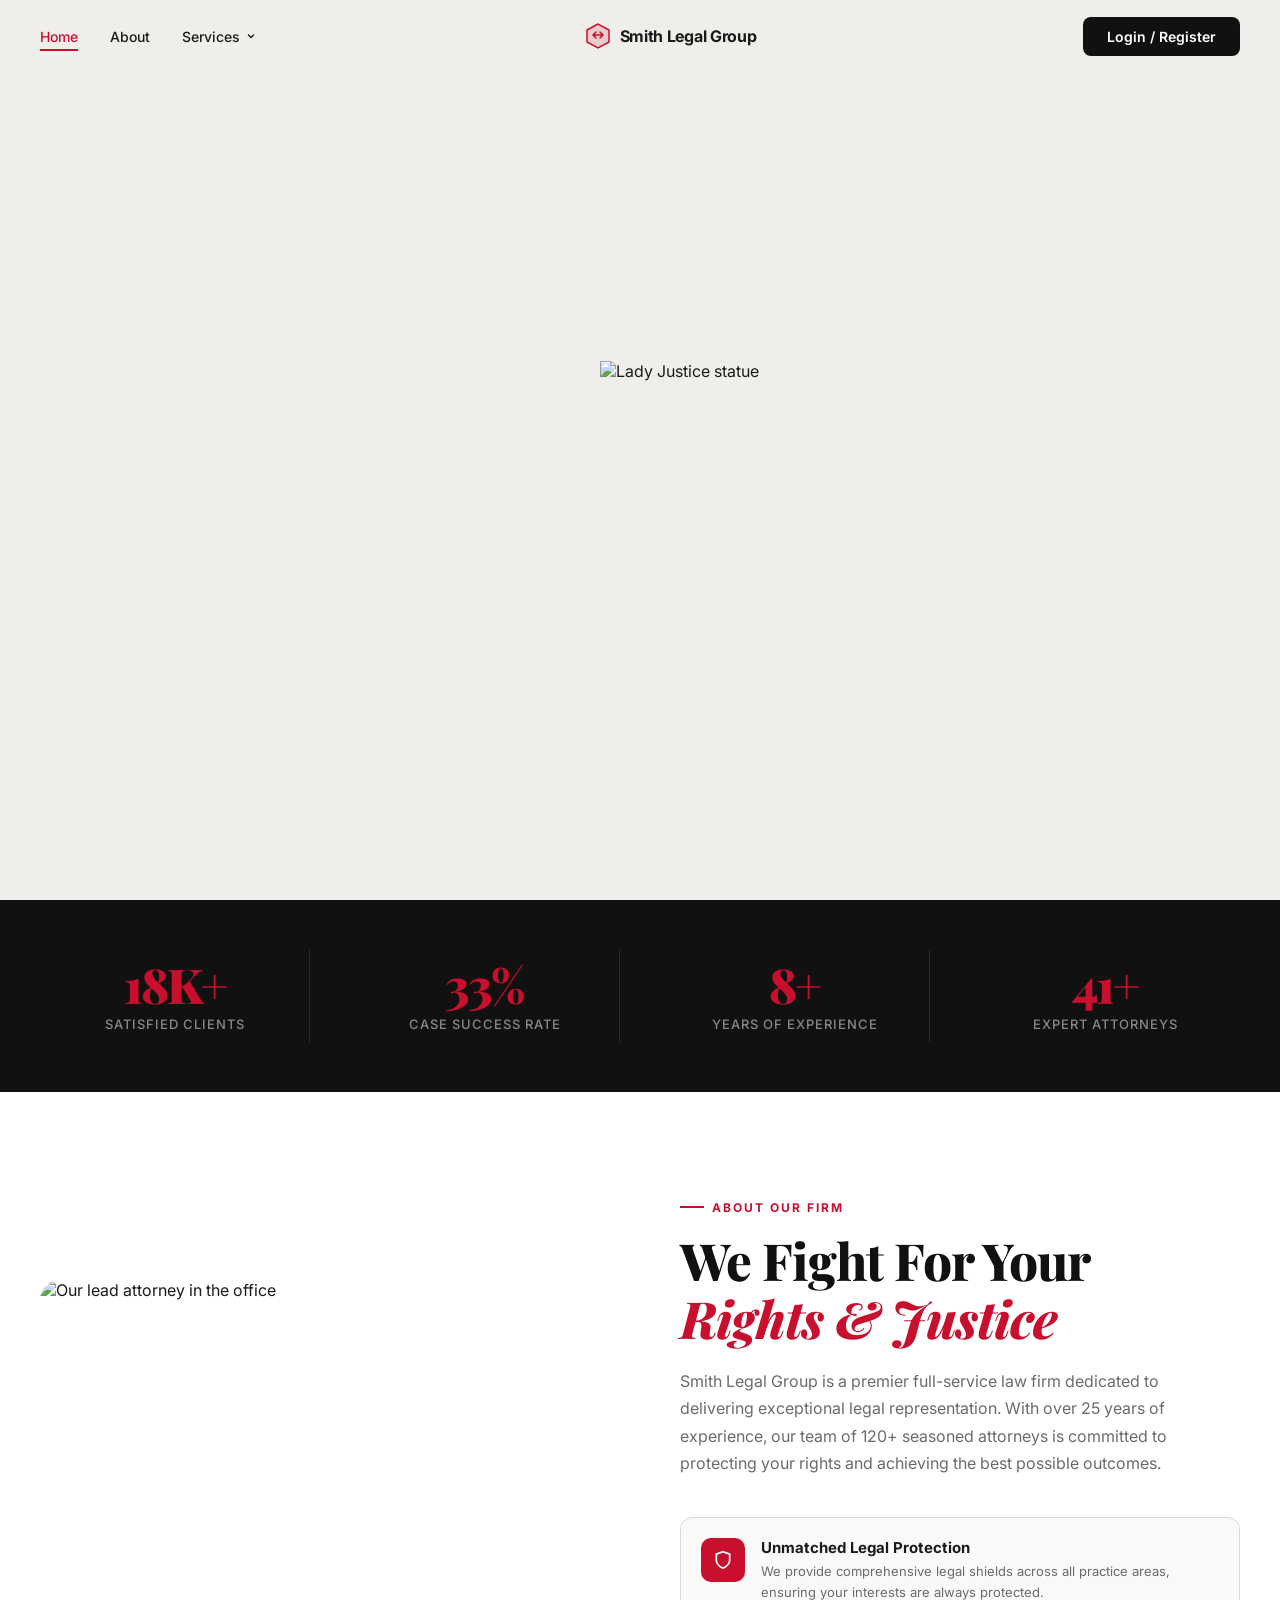
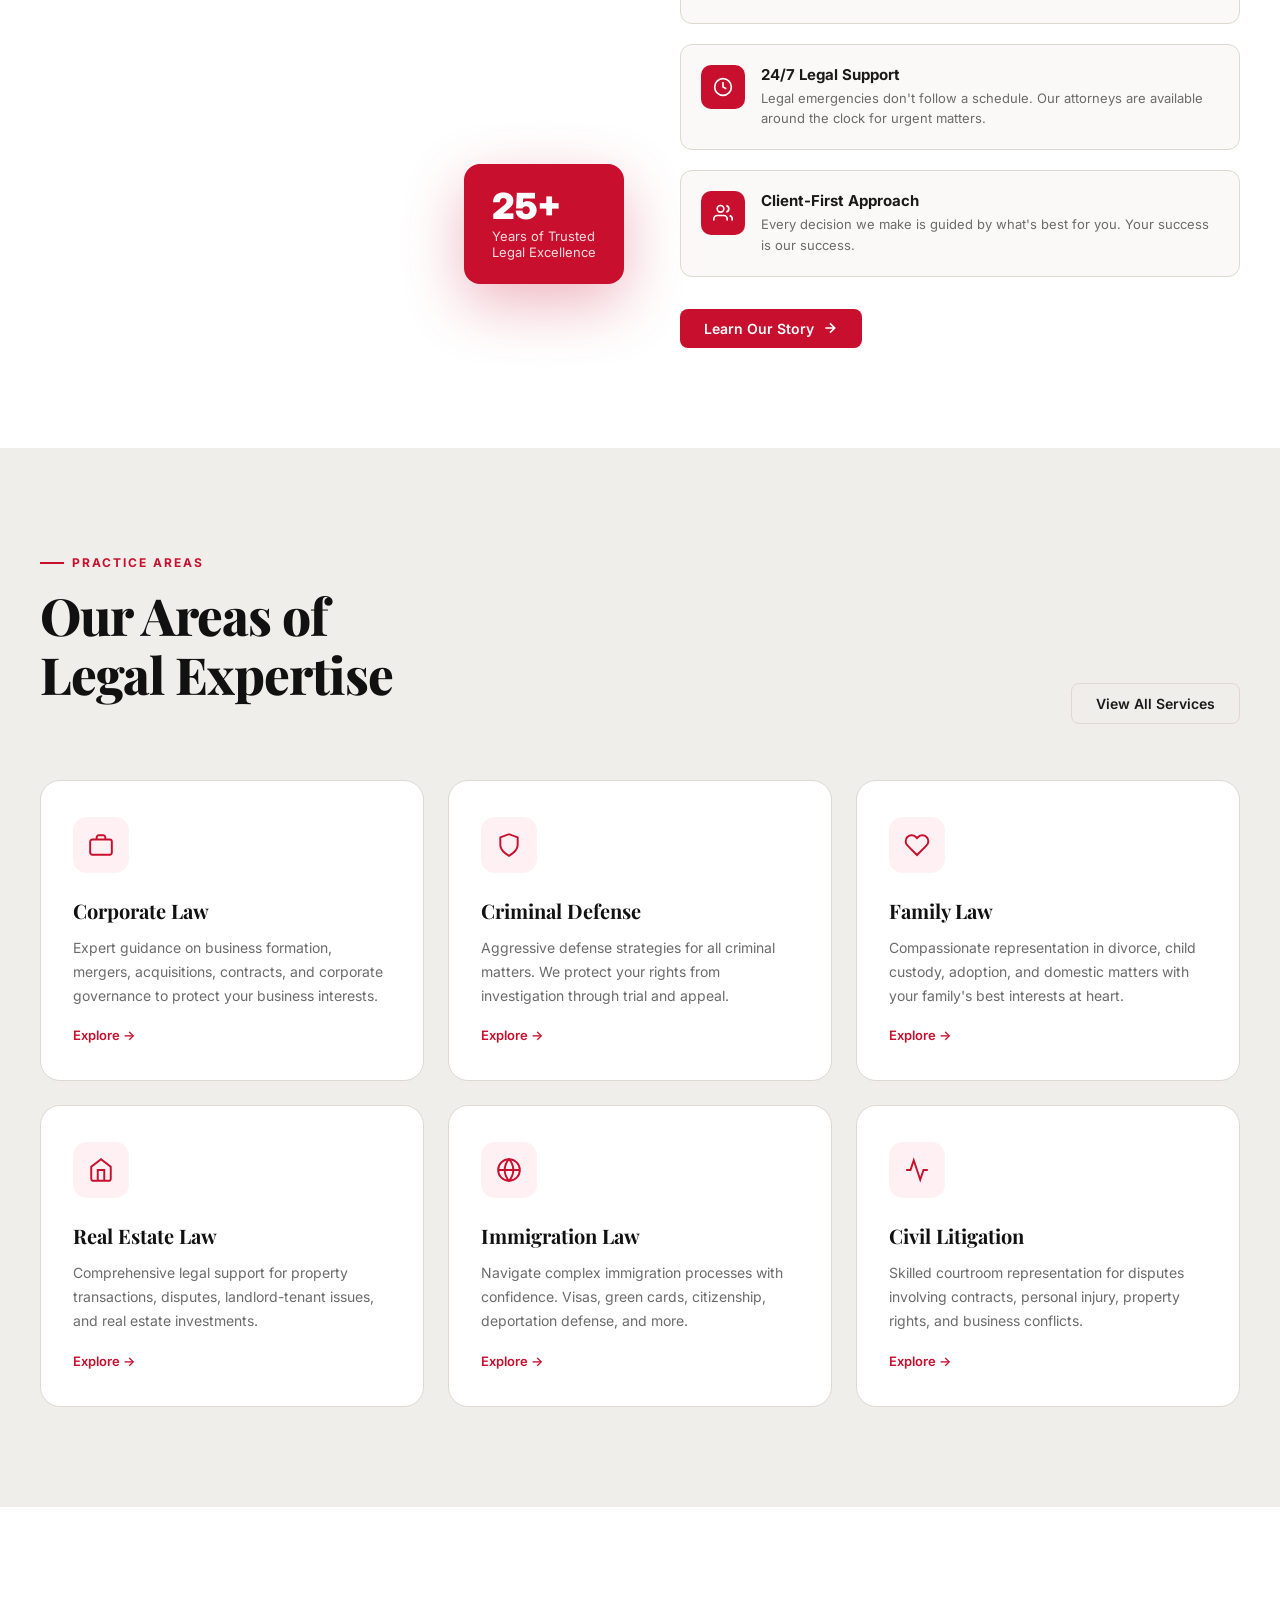
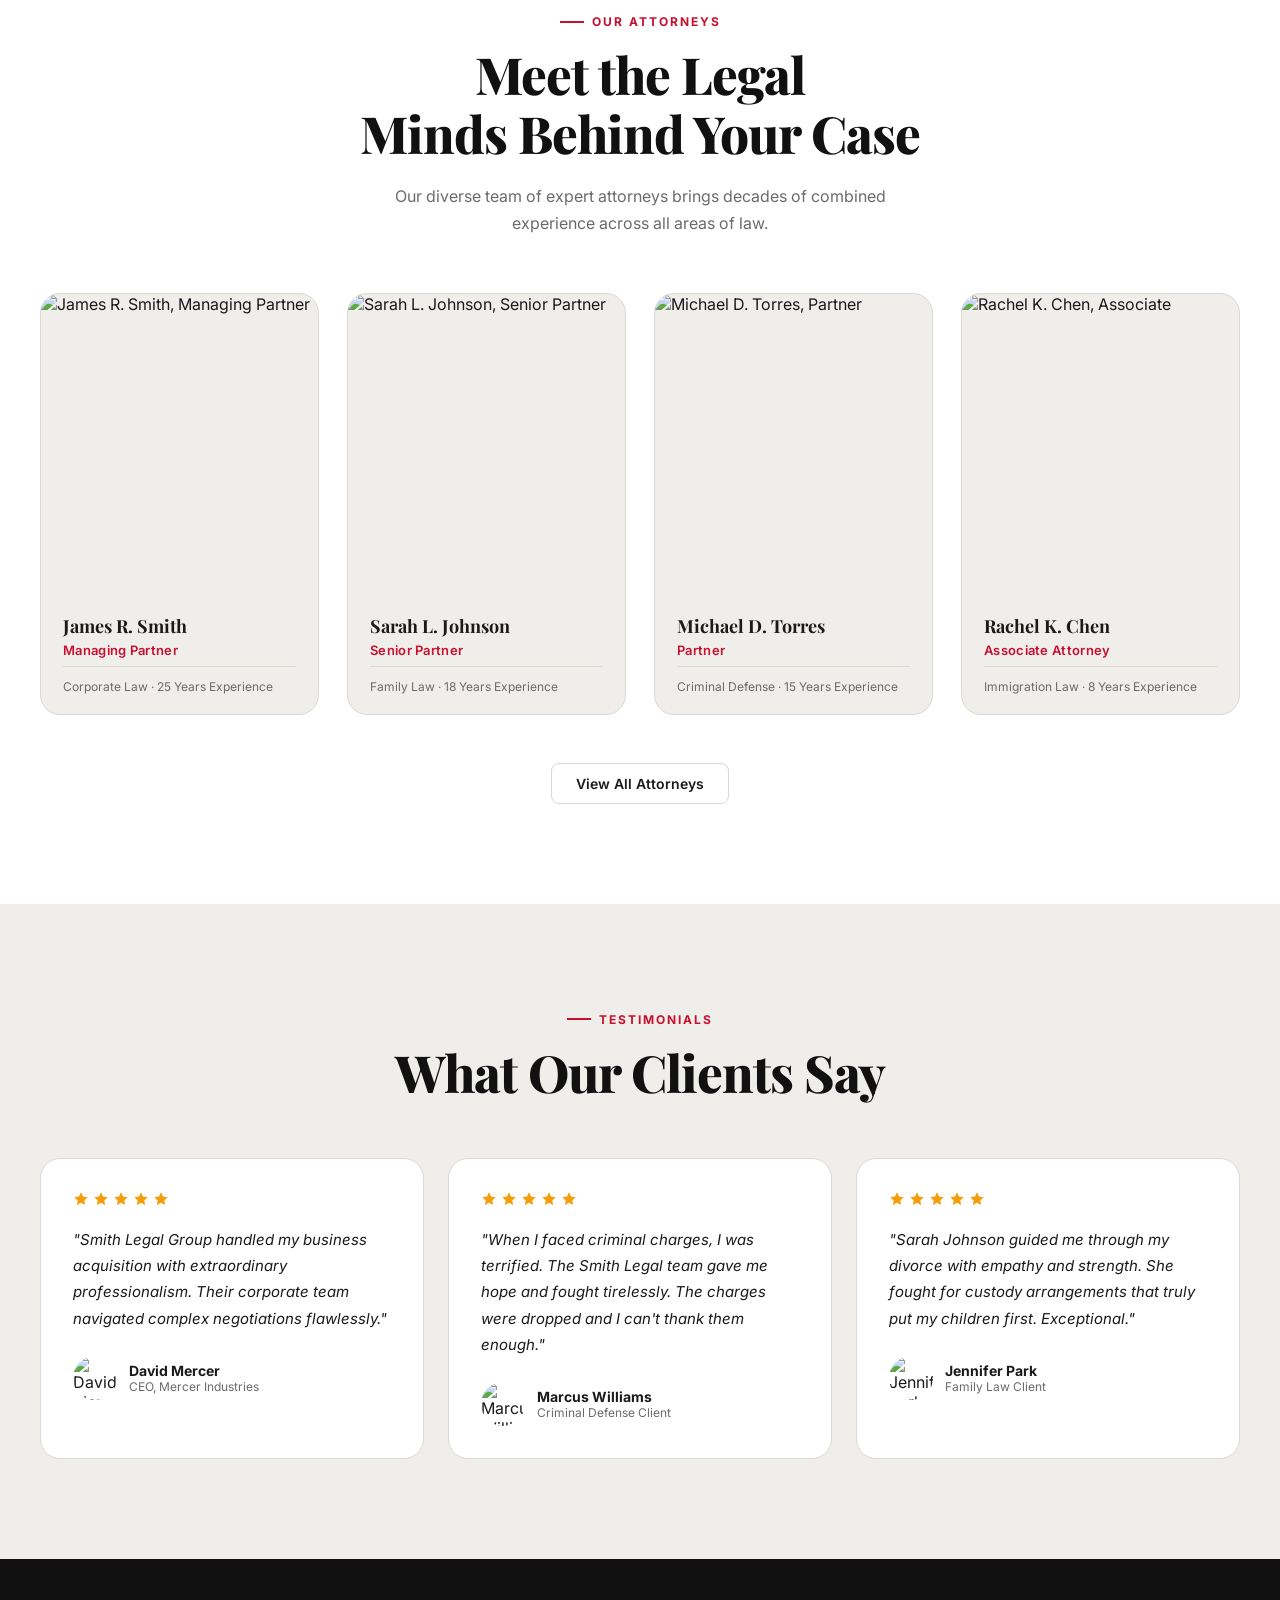
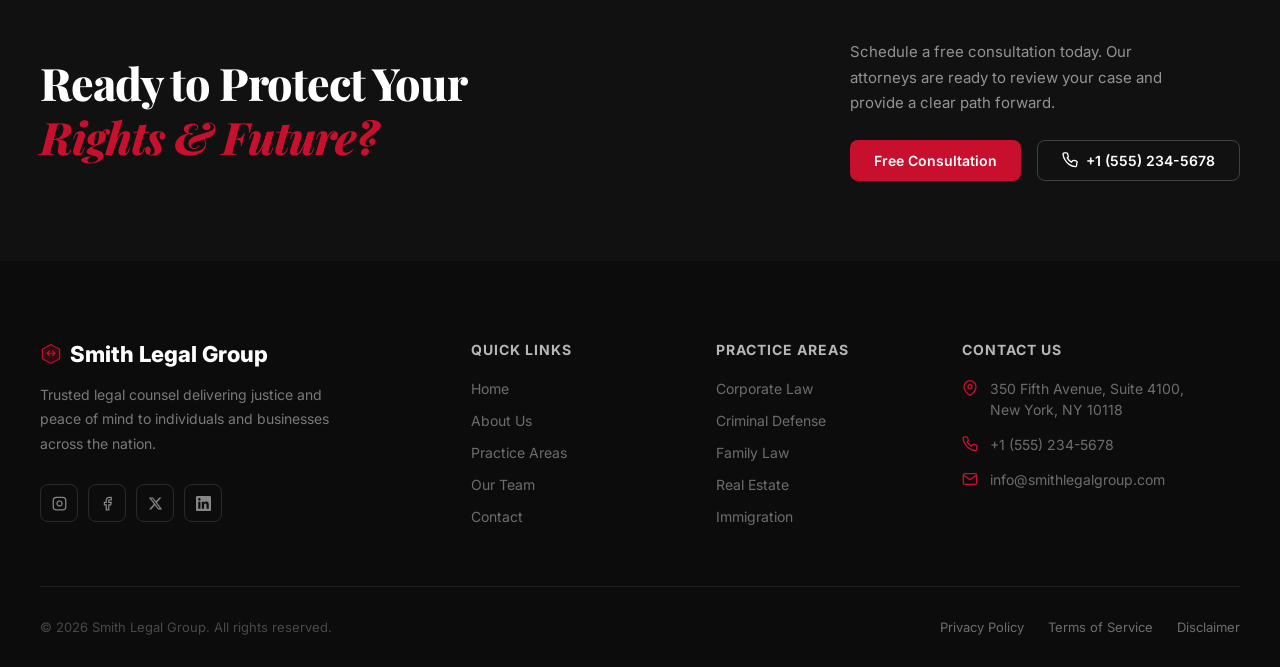
==== commit 309c8967: "Replace local image paths with Unsplash CDN URLs https://claude.ai/code/session_014G7mVfpEV1j2Qfg8sS" ====
--- a/index.html
+++ b/index.html
@@ -110,7 +110,7 @@
 
     <!-- Lady Justice Statue — arms overlay the text -->
     <div class="statue-wrap" aria-hidden="true">
-      <img src="images/statue.png" alt="Lady Justice statue" loading="eager"/>
+      <img src="https://images.unsplash.com/photo-1589829545856-d10d557cf95f?w=900&q=80" alt="Lady Justice statue" loading="eager"/>
     </div>
 
     <!-- Floating Stats Card -->
@@ -137,7 +137,7 @@
   <!-- Hero Bottom Bar -->
   <div class="hero-bottom">
     <a href="team.html" class="attorney-card" aria-label="Meet our attorneys">
-      <img src="images/attorney1.jpg" alt="Lead Attorney" class="attorney-avatar"/>
+      <img src="https://images.unsplash.com/photo-1556157382-97eda2d62296?w=600&q=80" alt="Lead Attorney" class="attorney-avatar"/>
       <div class="attorney-info">
         <h4>Your Rights Is Our Mission</h4>
         <p>Focused on You. Grounded in Law.</p>
@@ -159,10 +159,10 @@
 
     <div class="clients-group" aria-label="Client statistics">
       <div class="avatar-stack" aria-hidden="true">
-        <img src="images/attorney1.jpg" alt=""/>
-        <img src="images/attorney2.jpg" alt=""/>
-        <img src="images/attorney3.jpg" alt=""/>
-        <img src="images/attorney4.jpg" alt=""/>
+        <img src="https://images.unsplash.com/photo-1556157382-97eda2d62296?w=600&q=80" alt=""/>
+        <img src="https://images.unsplash.com/photo-1573496359142-b8d87734a5a2?w=600&q=80" alt=""/>
+        <img src="https://images.unsplash.com/photo-1560250097-0b93528c311a?w=600&q=80" alt=""/>
+        <img src="https://images.unsplash.com/photo-1551836022-d5d88e9218df?w=600&q=80" alt=""/>
       </div>
       <div class="clients-info">
         <div class="big-num"><span data-count="52">0</span><span>K</span></div>
@@ -202,7 +202,7 @@
   <div class="section-inner">
     <div class="about-grid">
       <div class="about-img-wrap reveal-left">
-        <img src="images/attorney1.jpg" alt="Our lead attorney in the office" loading="lazy"/>
+        <img src="https://images.unsplash.com/photo-1556157382-97eda2d62296?w=600&q=80" alt="Our lead attorney in the office" loading="lazy"/>
         <div class="about-badge">
           <div class="big">25+</div>
           <p>Years of Trusted<br/>Legal Excellence</p>
@@ -338,7 +338,7 @@
     <div class="team-grid">
       <div class="team-card reveal delay-1">
         <div class="team-card-img">
-          <img src="images/attorney1.jpg" alt="James R. Smith, Managing Partner" loading="lazy"/>
+          <img src="https://images.unsplash.com/photo-1556157382-97eda2d62296?w=600&q=80" alt="James R. Smith, Managing Partner" loading="lazy"/>
           <div class="team-card-overlay">
             <div class="team-social">
               <a href="#" aria-label="LinkedIn"><svg width="14" height="14" viewBox="0 0 24 24" fill="currentColor"><path d="M20.447 20.452h-3.554v-5.569c0-1.328-.027-3.037-1.852-3.037-1.853 0-2.136 1.445-2.136 2.939v5.667H9.351V9h3.414v1.561h.046c.477-.9 1.637-1.85 3.37-1.85 3.601 0 4.267 2.37 4.267 5.455v6.286zM5.337 7.433a2.062 2.062 0 0 1-2.063-2.065 2.064 2.064 0 1 1 2.063 2.065zm1.782 13.019H3.555V9h3.564v11.452zM22.225 0H1.771C.792 0 0 .774 0 1.729v20.542C0 23.227.792 24 1.771 24h20.451C23.2 24 24 23.227 24 22.271V1.729C24 .774 23.2 0 22.222 0h.003z"/></svg></a>
@@ -355,7 +355,7 @@
 
       <div class="team-card reveal delay-2">
         <div class="team-card-img">
-          <img src="images/attorney2.jpg" alt="Sarah L. Johnson, Senior Partner" loading="lazy"/>
+          <img src="https://images.unsplash.com/photo-1573496359142-b8d87734a5a2?w=600&q=80" alt="Sarah L. Johnson, Senior Partner" loading="lazy"/>
           <div class="team-card-overlay">
             <div class="team-social">
               <a href="#" aria-label="LinkedIn"><svg width="14" height="14" viewBox="0 0 24 24" fill="currentColor"><path d="M20.447 20.452h-3.554v-5.569c0-1.328-.027-3.037-1.852-3.037-1.853 0-2.136 1.445-2.136 2.939v5.667H9.351V9h3.414v1.561h.046c.477-.9 1.637-1.85 3.37-1.85 3.601 0 4.267 2.37 4.267 5.455v6.286zM5.337 7.433a2.062 2.062 0 0 1-2.063-2.065 2.064 2.064 0 1 1 2.063 2.065zm1.782 13.019H3.555V9h3.564v11.452zM22.225 0H1.771C.792 0 0 .774 0 1.729v20.542C0 23.227.792 24 1.771 24h20.451C23.2 24 24 23.227 24 22.271V1.729C24 .774 23.2 0 22.222 0h.003z"/></svg></a>
@@ -372,7 +372,7 @@
 
       <div class="team-card reveal delay-3">
         <div class="team-card-img">
-          <img src="images/attorney3.jpg" alt="Michael D. Torres, Partner" loading="lazy"/>
+          <img src="https://images.unsplash.com/photo-1560250097-0b93528c311a?w=600&q=80" alt="Michael D. Torres, Partner" loading="lazy"/>
           <div class="team-card-overlay">
             <div class="team-social">
               <a href="#" aria-label="LinkedIn"><svg width="14" height="14" viewBox="0 0 24 24" fill="currentColor"><path d="M20.447 20.452h-3.554v-5.569c0-1.328-.027-3.037-1.852-3.037-1.853 0-2.136 1.445-2.136 2.939v5.667H9.351V9h3.414v1.561h.046c.477-.9 1.637-1.85 3.37-1.85 3.601 0 4.267 2.37 4.267 5.455v6.286zM5.337 7.433a2.062 2.062 0 0 1-2.063-2.065 2.064 2.064 0 1 1 2.063 2.065zm1.782 13.019H3.555V9h3.564v11.452zM22.225 0H1.771C.792 0 0 .774 0 1.729v20.542C0 23.227.792 24 1.771 24h20.451C23.2 24 24 23.227 24 22.271V1.729C24 .774 23.2 0 22.222 0h.003z"/></svg></a>
@@ -389,7 +389,7 @@
 
       <div class="team-card reveal delay-4">
         <div class="team-card-img">
-          <img src="images/attorney4.jpg" alt="Rachel K. Chen, Associate" loading="lazy"/>
+          <img src="https://images.unsplash.com/photo-1551836022-d5d88e9218df?w=600&q=80" alt="Rachel K. Chen, Associate" loading="lazy"/>
           <div class="team-card-overlay">
             <div class="team-social">
               <a href="#" aria-label="LinkedIn"><svg width="14" height="14" viewBox="0 0 24 24" fill="currentColor"><path d="M20.447 20.452h-3.554v-5.569c0-1.328-.027-3.037-1.852-3.037-1.853 0-2.136 1.445-2.136 2.939v5.667H9.351V9h3.414v1.561h.046c.477-.9 1.637-1.85 3.37-1.85 3.601 0 4.267 2.37 4.267 5.455v6.286zM5.337 7.433a2.062 2.062 0 0 1-2.063-2.065 2.064 2.064 0 1 1 2.063 2.065zm1.782 13.019H3.555V9h3.564v11.452zM22.225 0H1.771C.792 0 0 .774 0 1.729v20.542C0 23.227.792 24 1.771 24h20.451C23.2 24 24 23.227 24 22.271V1.729C24 .774 23.2 0 22.222 0h.003z"/></svg></a>
@@ -430,7 +430,7 @@
         </div>
         <p class="testimonial-text">"Smith Legal Group handled my business acquisition with extraordinary professionalism. Their corporate team navigated complex negotiations flawlessly."</p>
         <div class="testimonial-author">
-          <img src="images/attorney2.jpg" alt="David Mercer" loading="lazy"/>
+          <img src="https://images.unsplash.com/photo-1573496359142-b8d87734a5a2?w=600&q=80" alt="David Mercer" loading="lazy"/>
           <div>
             <h4>David Mercer</h4>
             <p>CEO, Mercer Industries</p>
@@ -448,7 +448,7 @@
         </div>
         <p class="testimonial-text">"When I faced criminal charges, I was terrified. The Smith Legal team gave me hope and fought tirelessly. The charges were dropped and I can't thank them enough."</p>
         <div class="testimonial-author">
-          <img src="images/attorney3.jpg" alt="Marcus Williams" loading="lazy"/>
+          <img src="https://images.unsplash.com/photo-1560250097-0b93528c311a?w=600&q=80" alt="Marcus Williams" loading="lazy"/>
           <div>
             <h4>Marcus Williams</h4>
             <p>Criminal Defense Client</p>
@@ -466,7 +466,7 @@
         </div>
         <p class="testimonial-text">"Sarah Johnson guided me through my divorce with empathy and strength. She fought for custody arrangements that truly put my children first. Exceptional."</p>
         <div class="testimonial-author">
-          <img src="images/attorney4.jpg" alt="Jennifer Park" loading="lazy"/>
+          <img src="https://images.unsplash.com/photo-1551836022-d5d88e9218df?w=600&q=80" alt="Jennifer Park" loading="lazy"/>
           <div>
             <h4>Jennifer Park</h4>
             <p>Family Law Client</p>
